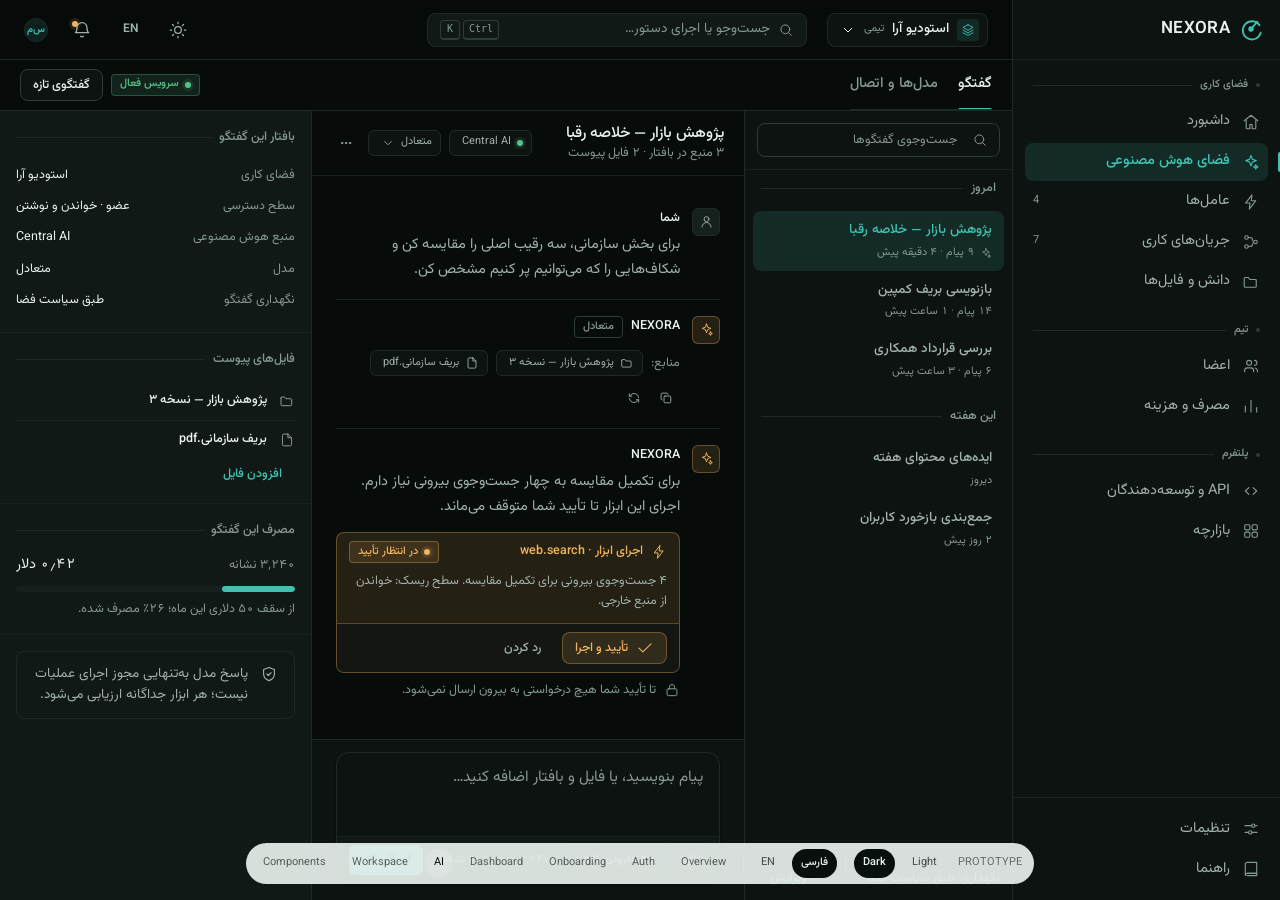
==== design-preview/screens/ai.html @ 5284bc14 "design(phase-01): NEXORA design system and inspectable prototype Design foundation for NEXORA: brand" ====
<!doctype html>
<html lang="fa" dir="rtl" data-theme="dark">
<head>
  <meta charset="utf-8" />
  <meta name="viewport" content="width=device-width, initial-scale=1" />
  <title>NEXORA · AI workspace</title>
  <script>
    (function () {
      var l = localStorage.getItem('nx.lang') || 'fa';
      var t = localStorage.getItem('nx.theme') || 'dark';
      document.documentElement.lang = l;
      document.documentElement.dir = l === 'fa' ? 'rtl' : 'ltr';
      document.documentElement.setAttribute('data-theme', t);
    })();
  </script>
  <link rel="stylesheet" href="../assets/tokens.css" />
  <link rel="stylesheet" href="../assets/base.css" />
  <link rel="stylesheet" href="../assets/components.css" />
  <link rel="stylesheet" href="../assets/layouts.css" />
</head>
<body>
  <a class="skip-link" href="#main" data-t="a11y.skip"></a>

  <div class="shell" id="shell">
    <div id="rail-slot"></div>
    <div class="main">
      <div id="topbar-slot"></div>

      <main class="content content--flush" id="main">
        <div class="ai-head">
          <div class="tabs" data-tabs="ai" role="tablist">
            <button class="tab" role="tab" data-tab="chat" aria-selected="true" data-t="ai.tab.chat"></button>
            <button class="tab" role="tab" data-tab="connect" aria-selected="false" data-t="ai.tab.connect"></button>
          </div>
          <div class="cluster cluster-2">
            <span class="badge badge--ok"><span class="dot dot--live"></span><span data-t="ai.status.live"></span></span>
            <button class="btn btn--secondary btn--sm" data-t="ai.newChat">
              <svg class="icon icon-16" aria-hidden="true"><use href="#i-plus"></use></svg>
              <span data-t="ai.new"></span>
            </button>
          </div>
        </div>

        <!-- ============ Chat ============ -->
        <div class="ai" data-tab-panel="chat" data-group="ai">
          <!-- Sessions -->
          <div class="ai__col ai__col--list">
            <div class="ai__list-head">
              <div class="input-wrap">
                <svg class="icon icon-16" aria-hidden="true"><use href="#i-search"></use></svg>
                <input class="input" style="height:34px;font-size:var(--nx-text-2xs)" type="search"
                       data-t-ph="ai.searchPh" />
              </div>
            </div>
            <div class="ai__list">
              <div class="rule-label" style="padding-inline:8px"><span data-t="ai.group.today"></span></div>
              <button class="ai__session" aria-current="true">
                <div class="ai__session-title" data-t="ai.s1.title"></div>
                <div class="ai__session-meta">
                  <svg class="icon" style="width:12px;height:12px" aria-hidden="true"><use href="#i-sparkle"></use></svg>
                  <span data-t="ai.s1.meta"></span>
                </div>
              </button>
              <button class="ai__session">
                <div class="ai__session-title" data-t="ai.s2.title"></div>
                <div class="ai__session-meta"><span data-t="ai.s2.meta"></span></div>
              </button>
              <button class="ai__session">
                <div class="ai__session-title" data-t="ai.s3.title"></div>
                <div class="ai__session-meta"><span data-t="ai.s3.meta"></span></div>
              </button>

              <div class="rule-label" style="padding-inline:8px;margin-block-start:16px"><span data-t="ai.group.week"></span></div>
              <button class="ai__session">
                <div class="ai__session-title" data-t="ai.s4.title"></div>
                <div class="ai__session-meta"><span data-t="ai.s4.meta"></span></div>
              </button>
              <button class="ai__session">
                <div class="ai__session-title" data-t="ai.s5.title"></div>
                <div class="ai__session-meta"><span data-t="ai.s5.meta"></span></div>
              </button>
            </div>
            <div style="padding:var(--nx-space-3);border-block-start:1px solid var(--nx-border-faint);flex:none">
              <div class="cluster-between">
                <span class="t-caption" data-t="ai.retention.short"></span>
                <button class="btn btn--quiet btn--sm" data-t="common.edit"></button>
              </div>
            </div>
          </div>

          <!-- Thread -->
          <div class="ai__col">
            <div class="ai__thread-head">
              <div style="min-width:0">
                <div class="t-h3" style="font-size:var(--nx-text-md)" data-t="ai.thread.title"></div>
                <div class="t-caption" data-t="ai.thread.sub"></div>
              </div>
              <div class="cluster cluster-2">
                <button class="chip chip--action">
                  <span class="dot dot--live"></span>
                  <span>Central AI</span>
                </button>
                <button class="chip chip--action">
                  <span data-t="ai.model.balanced"></span>
                  <svg class="icon" aria-hidden="true"><use href="#i-chevronDown"></use></svg>
                </button>
                <button class="icon-btn icon-btn--sm" data-t-aria="common.edit">
                  <svg class="icon" aria-hidden="true"><use href="#i-more"></use></svg>
                </button>
              </div>
            </div>

            <div class="ai__thread">
              <div class="ai__thread-inner">

                <div class="msg">
                  <span class="msg__avatar"><svg class="icon" aria-hidden="true"><use href="#i-user"></use></svg></span>
                  <div class="msg__body">
                    <div class="msg__name"><span data-t="common.you"></span></div>
                    <p class="msg__text" data-t="ai.m1"></p>
                  </div>
                </div>

                <div class="msg msg--ai">
                  <span class="msg__avatar"><svg class="icon" aria-hidden="true"><use href="#i-sparkle"></use></svg></span>
                  <div class="msg__body">
                    <div class="msg__name">
                      <span>NEXORA</span>
                      <span class="badge badge--plain" data-t="ai.model.balanced"></span>
                    </div>
                    <div class="msg__text" data-t-html="ai.m2"></div>
                    <div class="cluster cluster-2" style="margin-block-start:var(--nx-space-3)">
                      <span class="t-caption" data-t="ai.sources"></span>
                      <button class="chip chip--action">
                        <svg class="icon" aria-hidden="true"><use href="#i-folder"></use></svg>
                        <span data-t="ai.src1"></span>
                      </button>
                      <button class="chip chip--action">
                        <svg class="icon" aria-hidden="true"><use href="#i-file"></use></svg>
                        <span data-t="ai.src2"></span>
                      </button>
                    </div>
                    <div class="msg__actions">
                      <button class="icon-btn icon-btn--sm" data-t-aria="common.copy">
                        <svg class="icon" aria-hidden="true"><use href="#i-copy"></use></svg>
                      </button>
                      <button class="icon-btn icon-btn--sm" data-t-aria="common.retry">
                        <svg class="icon" aria-hidden="true"><use href="#i-refresh"></use></svg>
                      </button>
                    </div>
                  </div>
                </div>

                <div class="msg msg--ai">
                  <span class="msg__avatar"><svg class="icon" aria-hidden="true"><use href="#i-sparkle"></use></svg></span>
                  <div class="msg__body">
                    <div class="msg__name"><span>NEXORA</span></div>
                    <p class="msg__text" data-t="ai.m3"></p>

                    <div class="tool-call">
                      <div class="tool-call__head">
                        <svg class="icon icon-16" aria-hidden="true"><use href="#i-zap"></use></svg>
                        <span data-t="ai.tool.title"></span>
                        <span class="badge badge--signal" style="margin-inline-start:auto">
                          <span class="dot dot--signal"></span>
                          <span data-t="common.pending"></span>
                        </span>
                      </div>
                      <div class="tool-call__body" data-t="ai.tool.body"></div>
                      <div class="tool-call__foot">
                        <button class="btn btn--signal btn--sm" data-demo-toast="toast.saved">
                          <svg class="icon icon-16" aria-hidden="true"><use href="#i-check"></use></svg>
                          <span data-t="ai.tool.approve"></span>
                        </button>
                        <button class="btn btn--ghost btn--sm" data-demo-toast="toast.saved" data-t="ai.tool.reject"></button>
                      </div>
                    </div>
                    <p class="t-caption cluster cluster-2" style="margin-block-start:var(--nx-space-2)">
                      <svg class="icon icon-16" aria-hidden="true"><use href="#i-lock"></use></svg>
                      <span data-t="ai.tool.note"></span>
                    </p>
                  </div>
                </div>

              </div>
            </div>

            <div class="ai__composer">
              <div class="ai__composer-inner">
                <div class="composer">
                  <label class="visually-hidden" for="ai-input" data-t="ai.composer.label"></label>
                  <textarea class="composer__input" id="ai-input" rows="2" data-t-ph="ai.composer.ph"
                            style="min-height:56px"></textarea>
                  <div class="composer__bar">
                    <button class="chip chip--action" data-t-aria="ai.composer.attach">
                      <svg class="icon" aria-hidden="true"><use href="#i-clip"></use></svg>
                    </button>
                    <button class="chip chip--action">
                      <svg class="icon" aria-hidden="true"><use href="#i-folder"></use></svg>
                      <span data-t="ai.composer.context"></span>
                    </button>
                    <span class="t-meta" style="margin-inline-start:auto" data-t="ai.composer.tokens"></span>
                    <button class="composer__send" data-demo-toast="toast.paletteRun">
                      <span data-t="ai.composer.send"></span>
                      <svg class="icon" aria-hidden="true"><use href="#i-send"></use></svg>
                    </button>
                  </div>
                </div>
              </div>
            </div>
          </div>

          <!-- Context inspector -->
          <aside class="ai__col ai__col--ctx">
            <div class="ai__ctx-block">
              <div class="rule-label"><span data-t="ai.ctx.title"></span></div>
              <dl style="margin:0">
                <div class="ai__ctx-row"><dt data-t="ai.ctx.ws"></dt><dd data-t="ws.team"></dd></div>
                <div class="ai__ctx-row"><dt data-t="ai.ctx.access"></dt><dd data-t="ai.ctx.accessVal"></dd></div>
                <div class="ai__ctx-row"><dt data-t="ai.ctx.source"></dt><dd>Central AI</dd></div>
                <div class="ai__ctx-row"><dt data-t="ai.ctx.model"></dt><dd data-t="ai.model.balanced"></dd></div>
                <div class="ai__ctx-row"><dt data-t="ai.ctx.retention"></dt><dd data-t="ai.ctx.retentionVal"></dd></div>
              </dl>
            </div>

            <div class="ai__ctx-block">
              <div class="rule-label"><span data-t="ai.ctx.files"></span></div>
              <div class="list list--flush">
                <div class="list__row">
                  <svg class="icon icon-16" aria-hidden="true" style="color:var(--nx-text-3)"><use href="#i-folder"></use></svg>
                  <div class="list__main"><div class="list__title" style="font-size:var(--nx-text-2xs)" data-t="ai.src1"></div></div>
                </div>
                <div class="list__row">
                  <svg class="icon icon-16" aria-hidden="true" style="color:var(--nx-text-3)"><use href="#i-file"></use></svg>
                  <div class="list__main"><div class="list__title" style="font-size:var(--nx-text-2xs)" data-t="ai.src2"></div></div>
                </div>
              </div>
              <button class="btn btn--quiet btn--sm" style="margin-block-start:8px" data-t="ai.ctx.addFile"></button>
            </div>

            <div class="ai__ctx-block">
              <div class="rule-label"><span data-t="ai.ctx.usage"></span></div>
              <div class="cluster-between" style="margin-block-end:8px">
                <span class="t-caption" data-t="ai.ctx.tokens"></span>
                <span class="t-num" style="font-size:var(--nx-text-sm)" data-t="ai.ctx.cost"></span>
              </div>
              <div class="meter"><div class="meter__fill" style="width:26%"></div></div>
              <p class="t-caption" style="margin-block-start:8px" data-t="ai.ctx.usageNote"></p>
            </div>

            <div class="ai__ctx-block" style="border-block-end:0">
              <div class="callout">
                <svg class="icon" aria-hidden="true"><use href="#i-shield"></use></svg>
                <div data-t="ai.ctx.rule"></div>
              </div>
            </div>
          </aside>
        </div>

        <!-- ============ Models & connection ============ -->
        <div class="ai-config" data-tab-panel="connect" data-group="ai" hidden>
          <div class="ai-config__inner stack stack-6">

            <div>
              <h2 class="t-h2" data-t="ai.cfg.title"></h2>
              <p class="t-body" data-t="ai.cfg.sub"></p>
            </div>

            <div class="prov-grid">
              <div class="prov-option" role="button" tabindex="0" aria-pressed="true">
                <div class="prov-option__head">
                  <span class="tile-ico tile-ico--primary"><svg class="icon" aria-hidden="true"><use href="#i-sparkle"></use></svg></span>
                  <div class="grow">
                    <div class="prov-option__title" data-t="ai.cfg.central"></div>
                    <div class="t-caption" data-t="ai.cfg.centralSub"></div>
                  </div>
                  <span class="badge badge--ok"><span class="dot"></span><span data-t="ai.cfg.active"></span></span>
                </div>
                <dl style="margin:0">
                  <div class="ai__ctx-row"><dt data-t="ai.cfg.quota"></dt><dd data-t="ai.cfg.quotaVal"></dd></div>
                  <div class="ai__ctx-row"><dt data-t="ai.cfg.used"></dt><dd data-t="ai.cfg.usedVal"></dd></div>
                  <div class="ai__ctx-row"><dt data-t="ai.cfg.models"></dt><dd data-t="ai.cfg.modelsVal"></dd></div>
                </dl>
              </div>

              <div class="prov-option" role="button" tabindex="0" aria-pressed="false">
                <div class="prov-option__head">
                  <span class="tile-ico"><svg class="icon" aria-hidden="true"><use href="#i-key"></use></svg></span>
                  <div class="grow">
                    <div class="prov-option__title" data-t="ai.cfg.personal"></div>
                    <div class="t-caption" data-t="ai.cfg.personalSub"></div>
                  </div>
                  <span class="badge badge--plain" data-t="common.disconnected"></span>
                </div>
                <p class="t-caption" data-t="ai.cfg.personalNote"></p>
                <button class="btn btn--secondary btn--sm" style="align-self:flex-start" data-demo-toast="toast.saved" data-t="ai.cfg.addKey"></button>
              </div>
            </div>

            <!-- Personal AI form -->
            <section class="panel">
              <div class="panel__head">
                <h3 class="panel__title" data-t="ai.cfg.form.title"></h3>
                <span class="badge badge--plain" data-t="ai.cfg.form.badge"></span>
              </div>
              <div class="panel__body stack stack-4">
                <div class="grid grid-2">
                  <div class="field">
                    <label class="field__label" for="p-provider" data-t="ai.cfg.form.provider"></label>
                    <select class="select" id="p-provider">
                      <option selected>Anthropic</option>
                      <option>OpenAI</option>
                      <option>Google</option>
                      <option data-t="ai.cfg.form.custom"></option>
                    </select>
                  </div>
                  <div class="field">
                    <label class="field__label" for="p-model" data-t="ai.cfg.form.model"></label>
                    <select class="select" id="p-model">
                      <option data-t="ai.model.fast"></option>
                      <option selected data-t="ai.model.balanced"></option>
                      <option data-t="ai.model.deep"></option>
                    </select>
                  </div>
                </div>

                <div class="field">
                  <label class="field__label" for="p-base" data-t="ai.cfg.form.base"></label>
                  <input class="input" id="p-base" type="url" dir="ltr" placeholder="https://api.provider.com/v1" />
                  <p class="field__hint" data-t="ai.cfg.form.baseHint"></p>
                </div>

                <div class="field field--success">
                  <label class="field__label" for="p-key" data-t="ai.cfg.form.key"></label>
                  <div class="input-wrap">
                    <input class="input" id="p-key" type="password" dir="ltr" placeholder="sk-••••••••••••••••" />
                    <span class="input-wrap__trail">
                      <button type="button" class="icon-btn icon-btn--sm" data-pass-toggle="p-key" data-t-aria="common.showPassword">
                        <svg class="icon" aria-hidden="true"><use href="#i-eye"></use></svg>
                      </button>
                    </span>
                  </div>
                  <p class="field__msg">
                    <svg class="icon" aria-hidden="true"><use href="#i-check"></use></svg>
                    <span data-t="ai.cfg.form.keyOk"></span>
                  </p>
                  <p class="field__hint" data-t="ai.cfg.form.keyHint"></p>
                </div>

                <div class="cluster-between" style="border-block-start:1px solid var(--nx-border-faint);padding-block-start:var(--nx-space-4)">
                  <div class="cluster cluster-2">
                    <span class="dot dot--live"></span>
                    <span class="t-caption" data-t="ai.cfg.form.status"></span>
                  </div>
                  <div class="cluster cluster-2">
                    <button class="btn btn--secondary btn--sm" data-demo-loading data-demo-toast="toast.saved" data-t="common.test"></button>
                    <button class="btn btn--primary btn--sm" data-demo-toast="toast.saved" data-t="common.save"></button>
                  </div>
                </div>
              </div>
            </section>

            <!-- Fail-closed policy -->
            <section class="panel">
              <div class="panel__body stack stack-4">
                <div class="cluster-between">
                  <div style="max-width:56ch">
                    <div class="panel__title" data-t="ai.cfg.fail.title"></div>
                    <p class="t-caption" style="margin-block-start:4px" data-t="ai.cfg.fail.body"></p>
                  </div>
                  <label class="switch">
                    <input type="checkbox" />
                    <span class="t-caption" data-t="ai.cfg.fail.switch"></span>
                  </label>
                </div>
                <div class="callout callout--signal">
                  <svg class="icon" aria-hidden="true"><use href="#i-alert"></use></svg>
                  <div data-t="ai.cfg.fail.note"></div>
                </div>
              </div>
            </section>

            <!-- Provider status -->
            <section class="panel">
              <div class="panel__head">
                <h3 class="panel__title" data-t="ai.cfg.status.title"></h3>
                <button class="btn btn--ghost btn--sm" data-t="common.retry"></button>
              </div>
              <div class="table-scroll">
              <table class="table">
                <thead>
                  <tr>
                    <th data-t="ai.cfg.status.col1"></th>
                    <th data-t="ai.cfg.status.col2"></th>
                    <th data-t="ai.cfg.status.col3"></th>
                    <th data-t="ai.cfg.status.col4"></th>
                  </tr>
                </thead>
                <tbody>
                  <tr>
                    <td>Central AI</td>
                    <td data-t="ai.cfg.status.central"></td>
                    <td><span class="badge badge--ok"><span class="dot"></span><span data-t="common.connected"></span></span></td>
                    <td class="t-meta" data-t="ai.cfg.status.lat1"></td>
                  </tr>
                  <tr>
                    <td>Anthropic</td>
                    <td data-t="ai.cfg.status.personal"></td>
                    <td><span class="badge badge--plain"><span class="dot dot--idle"></span><span data-t="common.disconnected"></span></span></td>
                    <td class="t-meta">—</td>
                  </tr>
                  <tr>
                    <td>OpenAI</td>
                    <td data-t="ai.cfg.status.personal"></td>
                    <td><span class="badge badge--err"><span class="dot"></span><span data-t="ai.cfg.status.error"></span></span></td>
                    <td class="t-meta" data-t="ai.cfg.status.lat3"></td>
                  </tr>
                </tbody>
              </table>
              </div>
            </section>

          </div>
        </div>
      </main>
    </div>
  </div>

  <div class="scrim" id="scrim"></div>
  <div id="drawer-slot"></div>
  <div id="palette-slot"></div>
  <div id="devbar-slot"></div>

  <script src="../assets/icons.js"></script>
  <script src="../assets/i18n.js"></script>
  <script src="../assets/lang/common.js"></script>
  <script src="../assets/lang/ai.js"></script>
  <script src="../assets/chrome.js"></script>
  <script>
    document.getElementById('rail-slot').outerHTML = NX.rail('ai');
    document.getElementById('topbar-slot').outerHTML = NX.topbar();
    document.getElementById('drawer-slot').outerHTML = NX.drawer();
    document.getElementById('palette-slot').outerHTML = NX.palette();
    document.getElementById('devbar-slot').outerHTML = NX.devbar(NX.screens, 'ai');
  </script>
  <script src="../assets/app.js"></script>
</body>
</html>
---- design-preview/assets/tokens.css ----
/* ==========================================================================
   NEXORA · Design Tokens
   Phase 01 · Baseline v0.1
   "Signal in Slate" — Persian turquoise + saffron, instrument-grade neutrals.
   Every value here is intentional; screens must not introduce raw colors.
   ========================================================================== */

/* ---------- 1. Fonts (self-hosted, OFL) ---------------------------------- */
@font-face {
  font-family: "Instrument Sans";
  src: url("fonts/instrument-sans-latin.woff2") format("woff2");
  font-weight: 400 700;
  font-style: normal;
  font-display: swap;
  unicode-range: U+0000-00FF, U+0131, U+0152-0153, U+02BB-02BC, U+02C6, U+02DA,
    U+02DC, U+2000-206F, U+2074, U+20AC, U+2122, U+2191, U+2193, U+2212, U+2215,
    U+FEFF, U+FFFD;
}
@font-face {
  font-family: "Vazirmatn";
  src: url("fonts/vazirmatn-arabic.woff2") format("woff2");
  font-weight: 300 800;
  font-style: normal;
  font-display: swap;
  unicode-range: U+0600-06FF, U+0750-077F, U+0870-088E, U+0890-0891, U+0898-08E1,
    U+08E3-08FF, U+200C-200E, U+2010-2011, U+204F, U+2E41, U+FB50-FDFF,
    U+FE70-FE74, U+FE76-FEFC;
}
@font-face {
  font-family: "Vazirmatn";
  src: url("fonts/vazirmatn-latin.woff2") format("woff2");
  font-weight: 300 800;
  font-style: normal;
  font-display: swap;
  unicode-range: U+0000-00FF, U+0131, U+0152-0153, U+2000-206F, U+2074, U+20AC,
    U+2122, U+2191, U+2193, U+2212, U+2215, U+FEFF, U+FFFD;
}

/* ---------- 2. Static primitives ---------------------------------------- */
:root {
  /* Type families. Latin uses Instrument Sans; Persian switches to Vazirmatn
     with a size/leading correction applied in base.css. */
  --nx-font-latin: "Instrument Sans", "Vazirmatn", system-ui, -apple-system,
    "Segoe UI", sans-serif;
  --nx-font-fa: "Vazirmatn", "Instrument Sans", system-ui, sans-serif;
  --nx-font-mono: ui-monospace, "SFMono-Regular", "JetBrains Mono", Menlo,
    Consolas, monospace;

  /* Type scale — 16px root. Persian pairs sit at +1 step (see --nx-fa-scale). */
  --nx-text-3xs: 0.6875rem; /* 11 · meta only */
  --nx-text-2xs: 0.75rem;   /* 12 · captions */
  --nx-text-xs: 0.8125rem;  /* 13 · labels */
  --nx-text-sm: 0.875rem;   /* 14 · dense body */
  --nx-text-md: 0.9375rem;  /* 15 · body */
  --nx-text-lg: 1.0625rem;  /* 17 · lead */
  --nx-text-xl: 1.25rem;    /* 20 · h3 */
  --nx-text-2xl: 1.5rem;    /* 24 · h2 */
  --nx-text-3xl: 2rem;      /* 32 · h1 */
  --nx-text-4xl: 2.75rem;   /* 44 · display */

  --nx-leading-tight: 1.15;
  --nx-leading-snug: 1.35;
  --nx-leading-normal: 1.55;
  --nx-leading-relaxed: 1.75;

  --nx-tracking-display: -0.028em;
  --nx-tracking-heading: -0.018em;
  --nx-tracking-body: -0.005em;
  --nx-tracking-label: 0.005em;

  --nx-weight-light: 300;
  --nx-weight-regular: 400;
  --nx-weight-medium: 500;
  --nx-weight-semibold: 600;
  --nx-weight-bold: 700;

  /* Spacing — 4px base */
  --nx-space-0: 0;
  --nx-space-1: 4px;
  --nx-space-2: 8px;
  --nx-space-3: 12px;
  --nx-space-4: 16px;
  --nx-space-5: 20px;
  --nx-space-6: 24px;
  --nx-space-7: 32px;
  --nx-space-8: 40px;
  --nx-space-9: 48px;
  --nx-space-10: 64px;
  --nx-space-11: 80px;
  --nx-space-12: 96px;

  /* Radii — deliberately unequal. One radius for everything reads as a kit. */
  --nx-radius-xs: 4px;
  --nx-radius-sm: 6px;
  --nx-radius-md: 8px;   /* controls */
  --nx-radius-lg: 12px;  /* panels */
  --nx-radius-xl: 16px;  /* floats: modal, palette */
  --nx-radius-pill: 999px;

  /* Structure */
  --nx-rail-w: 268px;
  --nx-rail-w-collapsed: 76px;
  --nx-topbar-h: 60px;
  --nx-container: 1280px;
  --nx-content-max: 1160px;
  --nx-control-h: 40px;
  --nx-control-h-sm: 32px;
  --nx-control-h-lg: 48px;
  --nx-border-w: 1px;
  --nx-focus-w: 2px;

  /* Motion */
  --nx-ease-out: cubic-bezier(0.22, 0.61, 0.36, 1);
  --nx-ease-in-out: cubic-bezier(0.45, 0.05, 0.55, 0.95);
  --nx-dur-fast: 120ms;
  --nx-dur-base: 180ms;
  --nx-dur-slow: 260ms;

  /* Layers */
  --nx-z-base: 0;
  --nx-z-sticky: 20;
  --nx-z-rail: 40;
  --nx-z-dropdown: 60;
  --nx-z-scrim: 80;
  --nx-z-modal: 90;
  --nx-z-toast: 100;
}

/* ---------- 3. Light theme ---------------------------------------------- */
:root,
[data-theme="light"] {
  color-scheme: light;

  /* Neutrals: cool graphite with a faint green cast so turquoise sits native. */
  --nx-bg: #f3f5f4;
  --nx-bg-inset: #e9edeb;
  --nx-surface: #ffffff;
  --nx-surface-2: #f7f9f8;
  --nx-surface-3: #eef2f0;
  --nx-elevated: #ffffff;
  --nx-overlay: rgba(10, 20, 17, 0.42);

  --nx-border: #dde4e1;
  --nx-border-strong: #c2cec9;
  --nx-border-faint: #e8edeb;
  --nx-hairline: rgba(12, 21, 18, 0.09);

  --nx-text-1: #0c1512;
  --nx-text-2: #4d5e58;
  --nx-text-3: #5d6d66;
  --nx-text-inverse: #f6faf8;

  /* Brand */
  --nx-primary: #0b6b62;
  --nx-primary-hover: #08554e;
  --nx-primary-active: #06443f;
  --nx-primary-soft: #e3f0ed;
  --nx-primary-soft-hover: #d5eae5;
  --nx-primary-border: #b6d8d1;
  --nx-on-primary: #ffffff;

  --nx-secondary: #1f2d33;
  --nx-secondary-soft: #e7ecee;

  /* Signal — reserved for AI, live, and attention. Never decorative. */
  --nx-signal: #96590c;
  --nx-signal-fill: #e9a13b;
  --nx-signal-soft: #fbf0dd;
  --nx-signal-border: #ecd3a8;

  /* Semantic */
  --nx-success: #1c7a4d;
  --nx-success-soft: #e2f2e9;
  --nx-success-border: #b9dcc9;
  --nx-warning: #8a5a00;
  --nx-warning-soft: #fbf1da;
  --nx-warning-border: #e8d2a2;
  --nx-error: #ab2a20;
  --nx-error-soft: #fbeae8;
  --nx-error-border: #eec6c1;
  --nx-info: #1b5c8c;
  --nx-info-soft: #e6eff6;
  --nx-info-border: #bcd3e6;

  /* Effects */
  --nx-focus-ring: 0 0 0 var(--nx-focus-w) rgba(11, 107, 98, 0.55);
  --nx-shadow-sm: 0 1px 2px rgba(12, 21, 18, 0.06);
  --nx-shadow-md: 0 4px 14px -4px rgba(12, 21, 18, 0.12),
    0 1px 3px rgba(12, 21, 18, 0.05);
  --nx-shadow-lg: 0 18px 48px -18px rgba(12, 21, 18, 0.28),
    0 2px 8px rgba(12, 21, 18, 0.06);
  --nx-shadow-float: 0 24px 64px -24px rgba(12, 21, 18, 0.32),
    0 0 0 1px var(--nx-border);

  /* Chart / data ramp */
  --nx-data-1: #0b6b62;
  --nx-data-2: #4f9d94;
  --nx-data-3: #8fc3bb;
  --nx-data-4: #c3dcd7;
  --nx-data-signal: #e9a13b;
}

/* ---------- 4. Dark theme ----------------------------------------------- */
[data-theme="dark"] {
  color-scheme: dark;

  --nx-bg: #070b0a;
  --nx-bg-inset: #040807;
  --nx-surface: #0d1311;
  --nx-surface-2: #111917;
  --nx-surface-3: #16201d;
  --nx-elevated: #16201d;
  --nx-overlay: rgba(2, 5, 4, 0.66);

  --nx-border: #1e2a26;
  --nx-border-strong: #2d3c37;
  --nx-border-faint: #172220;
  --nx-hairline: rgba(233, 240, 237, 0.1);

  --nx-text-1: #e9f0ed;
  --nx-text-2: #a0b2ab;
  --nx-text-3: #859890;
  --nx-text-inverse: #08100e;

  --nx-primary: #3fc2b0;
  --nx-primary-hover: #58d2c1;
  --nx-primary-active: #79ddce;
  --nx-primary-soft: rgba(63, 194, 176, 0.13);
  --nx-primary-soft-hover: rgba(63, 194, 176, 0.19);
  --nx-primary-border: rgba(63, 194, 176, 0.34);
  --nx-on-primary: #04120f;

  --nx-secondary: #cfdcd7;
  --nx-secondary-soft: rgba(207, 220, 215, 0.1);

  --nx-signal: #f0b45c;
  --nx-signal-fill: #f0b45c;
  --nx-signal-soft: rgba(240, 180, 92, 0.13);
  --nx-signal-border: rgba(240, 180, 92, 0.32);

  --nx-success: #55c48c;
  --nx-success-soft: rgba(85, 196, 140, 0.13);
  --nx-success-border: rgba(85, 196, 140, 0.3);
  --nx-warning: #e6b25a;
  --nx-warning-soft: rgba(230, 178, 90, 0.13);
  --nx-warning-border: rgba(230, 178, 90, 0.3);
  --nx-error: #ef7c72;
  --nx-error-soft: rgba(239, 124, 114, 0.13);
  --nx-error-border: rgba(239, 124, 114, 0.32);
  --nx-info: #74b6e6;
  --nx-info-soft: rgba(116, 182, 230, 0.12);
  --nx-info-border: rgba(116, 182, 230, 0.3);

  --nx-focus-ring: 0 0 0 var(--nx-focus-w) rgba(63, 194, 176, 0.6);
  --nx-shadow-sm: 0 1px 2px rgba(0, 0, 0, 0.5);
  --nx-shadow-md: 0 6px 20px -8px rgba(0, 0, 0, 0.7);
  --nx-shadow-lg: 0 22px 56px -22px rgba(0, 0, 0, 0.85);
  --nx-shadow-float: 0 28px 72px -28px rgba(0, 0, 0, 0.9),
    0 0 0 1px var(--nx-border-strong);

  --nx-data-1: #3fc2b0;
  --nx-data-2: #2f8f83;
  --nx-data-3: #23655d;
  --nx-data-4: #17423d;
  --nx-data-signal: #f0b45c;
}

/* ---------- 5. Directional corrections ---------------------------------- */
/* Persian must never be letter-spaced: it breaks joining and looks amateur. */
[dir="rtl"] {
  --nx-tracking-display: 0;
  --nx-tracking-heading: 0;
  --nx-tracking-body: 0;
  --nx-tracking-label: 0;
}

/* Persian text needs a touch more size and leading than Latin at small sizes. */
[lang="fa"] {
  --nx-text-3xs: 0.6875rem;
  --nx-text-2xs: 0.78125rem;
  --nx-text-xs: 0.84375rem;
  --nx-text-sm: 0.90625rem;
  --nx-text-md: 0.96875rem;
  --nx-leading-normal: 1.7;
  --nx-leading-snug: 1.5;
  --nx-leading-tight: 1.3;
}

@media (prefers-reduced-motion: reduce) {
  :root {
    --nx-dur-fast: 0ms;
    --nx-dur-base: 0ms;
    --nx-dur-slow: 0ms;
  }
}
---- design-preview/assets/base.css ----
/* ==========================================================================
   NEXORA · Base layer
   Reset, typography, layout frame, primitives.
   Rules: logical properties only. No physical left/right.
   ========================================================================== */

*,
*::before,
*::after {
  box-sizing: border-box;
}

html {
  -webkit-text-size-adjust: 100%;
  text-size-adjust: 100%;
  scroll-behavior: smooth;
}

@media (prefers-reduced-motion: reduce) {
  html {
    scroll-behavior: auto;
  }
}

body {
  margin: 0;
  min-height: 100vh;
  background: var(--nx-bg);
  color: var(--nx-text-1);
  font-family: var(--nx-font-latin);
  font-size: var(--nx-text-md);
  line-height: var(--nx-leading-normal);
  letter-spacing: var(--nx-tracking-body);
  font-weight: var(--nx-weight-regular);
  -webkit-font-smoothing: antialiased;
  -moz-osx-font-smoothing: grayscale;
  font-variant-numeric: tabular-nums;
  transition: background-color var(--nx-dur-base) var(--nx-ease-out),
    color var(--nx-dur-base) var(--nx-ease-out);
}

[lang="fa"] body,
body[lang="fa"] {
  font-family: var(--nx-font-fa);
}

/* Persian gets Vazirmatn; Latin stays Instrument Sans. Both are loaded, so a
   font-family switch is enough — no fallback flash. */
html[lang="fa"] {
  --nx-font-latin: "Vazirmatn", system-ui, sans-serif;
}

[hidden] {
  display: none !important;
}

img,
svg,
video {
  display: block;
  max-width: 100%;
}

button,
input,
select,
textarea {
  font: inherit;
  letter-spacing: inherit;
  color: inherit;
}

h1,
h2,
h3,
h4,
p,
figure,
ul,
ol {
  margin: 0;
}

ul,
ol {
  padding: 0;
  list-style: none;
}

a {
  color: var(--nx-primary);
  text-decoration-color: color-mix(in srgb, var(--nx-primary) 35%, transparent);
  text-underline-offset: 0.22em;
  text-decoration-thickness: 1px;
}

a:hover {
  text-decoration-color: currentColor;
}

::selection {
  background: var(--nx-primary-soft);
  color: var(--nx-text-1);
}

/* ---------- Focus ------------------------------------------------------- */
:focus-visible {
  outline: none;
  box-shadow: var(--nx-focus-ring);
  border-radius: var(--nx-radius-sm);
}

/* Skip link — first tab stop on every page. */
.skip-link {
  position: absolute;
  inset-inline-start: var(--nx-space-4);
  inset-block-start: -100px;
  z-index: var(--nx-z-toast);
  padding: var(--nx-space-2) var(--nx-space-4);
  background: var(--nx-text-1);
  color: var(--nx-text-inverse);
  border-radius: var(--nx-radius-md);
  font-size: var(--nx-text-xs);
  transition: inset-block-start var(--nx-dur-fast) var(--nx-ease-out);
}

.skip-link:focus-visible {
  inset-block-start: var(--nx-space-4);
}

/* ---------- Typography -------------------------------------------------- */
.t-display {
  font-size: var(--nx-text-4xl);
  line-height: var(--nx-leading-tight);
  letter-spacing: var(--nx-tracking-display);
  font-weight: var(--nx-weight-semibold);
}

.t-h1 {
  font-size: var(--nx-text-3xl);
  line-height: 1.22;
  letter-spacing: var(--nx-tracking-display);
  font-weight: var(--nx-weight-semibold);
}

.t-h2 {
  font-size: var(--nx-text-2xl);
  line-height: 1.3;
  letter-spacing: var(--nx-tracking-heading);
  font-weight: var(--nx-weight-semibold);
}

.t-h3 {
  font-size: var(--nx-text-xl);
  line-height: 1.38;
  letter-spacing: var(--nx-tracking-heading);
  font-weight: var(--nx-weight-medium);
}

.t-lead {
  font-size: var(--nx-text-lg);
  line-height: var(--nx-leading-snug);
  color: var(--nx-text-2);
  font-weight: var(--nx-weight-regular);
  max-width: 62ch;
}

.t-body {
  font-size: var(--nx-text-md);
  line-height: var(--nx-leading-normal);
  color: var(--nx-text-2);
  max-width: 68ch;
}

.t-sm {
  font-size: var(--nx-text-sm);
  line-height: var(--nx-leading-normal);
  color: var(--nx-text-2);
}

/* Section labels: sentence case, medium, never tracked-out caps. */
.t-label {
  font-size: var(--nx-text-xs);
  line-height: 1.4;
  font-weight: var(--nx-weight-medium);
  letter-spacing: var(--nx-tracking-label);
  color: var(--nx-text-2);
}

.t-caption {
  font-size: var(--nx-text-2xs);
  line-height: 1.5;
  color: var(--nx-text-3);
}

.t-meta {
  font-size: var(--nx-text-3xs);
  line-height: 1.45;
  color: var(--nx-text-3);
  font-variant-numeric: tabular-nums;
  letter-spacing: 0;
}

.t-num {
  font-variant-numeric: tabular-nums;
  font-feature-settings: "tnum" 1;
}

.t-strong {
  color: var(--nx-text-1);
  font-weight: var(--nx-weight-medium);
}

.t-muted {
  color: var(--nx-text-3);
}

.t-signal {
  color: var(--nx-signal);
}

/* ---------- Layout utilities -------------------------------------------- */
.stack {
  display: flex;
  flex-direction: column;
  gap: var(--nx-space-4);
}
.stack-2 { gap: var(--nx-space-2); }
.stack-3 { gap: var(--nx-space-3); }
.stack-5 { gap: var(--nx-space-5); }
.stack-6 { gap: var(--nx-space-6); }
.stack-7 { gap: var(--nx-space-7); }

.cluster {
  display: flex;
  align-items: center;
  gap: var(--nx-space-3);
  flex-wrap: wrap;
}
.cluster-2 { gap: var(--nx-space-2); }
.cluster-4 { gap: var(--nx-space-4); }
.cluster-between {
  display: flex;
  align-items: center;
  justify-content: space-between;
  gap: var(--nx-space-4);
}

.grow { flex: 1 1 auto; min-width: 0; }
.spacer { flex: 1 1 auto; }

.row {
  display: flex;
  align-items: center;
  gap: var(--nx-space-3);
  min-width: 0;
}

.grid {
  display: grid;
  gap: var(--nx-space-4);
}
.grid-2 { grid-template-columns: repeat(2, minmax(0, 1fr)); }
.grid-3 { grid-template-columns: repeat(3, minmax(0, 1fr)); }
.grid-4 { grid-template-columns: repeat(4, minmax(0, 1fr)); }

/* Editorial split: main column + quieter side column. 12-col aware. */
.split {
  display: grid;
  grid-template-columns: minmax(0, 1.72fr) minmax(300px, 1fr);
  gap: var(--nx-space-6);
  align-items: start;
}

@media (max-width: 1080px) {
  .split { grid-template-columns: minmax(0, 1fr); }
  .grid-4 { grid-template-columns: repeat(2, minmax(0, 1fr)); }
}

@media (max-width: 640px) {
  .grid-2,
  .grid-3,
  .grid-4 { grid-template-columns: minmax(0, 1fr); }
}

/* ---------- App frame --------------------------------------------------- */
.shell {
  display: grid;
  grid-template-columns: var(--nx-rail-w) minmax(0, 1fr);
  min-height: 100vh;
  background: var(--nx-bg);
}

.shell[data-rail="collapsed"] {
  grid-template-columns: var(--nx-rail-w-collapsed) minmax(0, 1fr);
}

.rail {
  position: sticky;
  inset-block-start: 0;
  align-self: start;
  height: 100vh;
  display: flex;
  flex-direction: column;
  background: var(--nx-surface);
  border-inline-end: var(--nx-border-w) solid var(--nx-border);
  z-index: var(--nx-z-rail);
}

.main {
  display: flex;
  flex-direction: column;
  min-width: 0;
}

.topbar {
  position: sticky;
  inset-block-start: 0;
  z-index: var(--nx-z-sticky);
  height: var(--nx-topbar-h);
  display: flex;
  align-items: center;
  gap: var(--nx-space-3);
  padding-inline: var(--nx-space-6);
  background: color-mix(in srgb, var(--nx-bg) 88%, transparent);
  backdrop-filter: blur(10px);
  border-block-end: var(--nx-border-w) solid var(--nx-border);
}

.content {
  width: 100%;
  max-width: var(--nx-content-max);
  margin-inline: auto;
  padding: var(--nx-space-7) var(--nx-space-6) var(--nx-space-10);
}

@media (max-width: 900px) {
  .content { padding: var(--nx-space-5) var(--nx-space-4) var(--nx-space-9); }
  .topbar { padding-inline: var(--nx-space-4); }
}

/* ---------- Icons ------------------------------------------------------- */
.icon {
  width: 20px;
  height: 20px;
  flex: none;
  stroke: currentColor;
  stroke-width: 1.5;
  stroke-linecap: round;
  stroke-linejoin: round;
  fill: none;
  vector-effect: non-scaling-stroke;
}

.icon-16 { width: 16px; height: 16px; }
.icon-18 { width: 18px; height: 18px; }
.icon-24 { width: 24px; height: 24px; }

/* Directional glyphs must mirror in RTL. */
[dir="rtl"] .icon-dir {
  transform: scaleX(-1);
}

/* ---------- Helpers ----------------------------------------------------- */
.hairline {
  height: 1px;
  background: var(--nx-hairline);
  border: 0;
  margin: 0;
}

.visually-hidden {
  position: absolute;
  width: 1px;
  height: 1px;
  padding: 0;
  margin: -1px;
  overflow: hidden;
  clip-path: inset(50%);
  white-space: nowrap;
  border: 0;
}

.only-mobile { display: none; }
.only-desktop { display: initial; }

@media (max-width: 768px) {
  .only-mobile { display: initial; }
  .only-desktop { display: none; }
}

/* Reveal-on-load: one orchestrated sequence per page, never per section. */
@keyframes nx-rise {
  from { opacity: 0; transform: translateY(10px); }
  to { opacity: 1; transform: none; }
}

.reveal {
  animation: nx-rise var(--nx-dur-slow) var(--nx-ease-out) both;
}
.reveal-1 { animation-delay: 40ms; }
.reveal-2 { animation-delay: 90ms; }
.reveal-3 { animation-delay: 140ms; }

@media (prefers-reduced-motion: reduce) {
  .reveal { animation: none; }
}

/* ---------- Page composition ------------------------------------------- */
.page-head {
  display: flex;
  align-items: flex-end;
  justify-content: space-between;
  gap: var(--nx-space-6);
  flex-wrap: wrap;
  margin-block-end: var(--nx-space-7);
}

.page-head__meta {
  display: flex;
  align-items: center;
  gap: var(--nx-space-2);
  margin-block-end: var(--nx-space-2);
  font-size: var(--nx-text-2xs);
  color: var(--nx-text-3);
}

.page-head__title { margin-block-end: var(--nx-space-2); }

.page-head__sub {
  font-size: var(--nx-text-sm);
  color: var(--nx-text-2);
  max-width: 58ch;
}

.section-gap { margin-block-start: var(--nx-space-7); }
.section-gap-sm { margin-block-start: var(--nx-space-5); }

/* Tight label row used above quiet lists */
.rule-label {
  display: flex;
  align-items: center;
  gap: var(--nx-space-2);
  margin-block-end: var(--nx-space-3);
  font-size: var(--nx-text-2xs);
  font-weight: var(--nx-weight-medium);
  color: var(--nx-text-3);
}
.rule-label::after {
  content: "";
  flex: 1 1 auto;
  height: 1px;
  background: var(--nx-border);
}

/* Buttons inside a vertical stack keep their intrinsic width. */
.stack > .btn { align-self: flex-start; }
---- design-preview/assets/components.css ----
/* ==========================================================================
   NEXORA · Component layer
   One visual grammar across every screen. Every state is defined here —
   screens must not invent one-off styling.
   ========================================================================== */

/* ---------- 1. Buttons -------------------------------------------------- */
.btn {
  --btn-h: var(--nx-control-h);
  position: relative;
  display: inline-flex;
  align-items: center;
  justify-content: center;
  gap: var(--nx-space-2);
  height: var(--btn-h);
  padding-inline: var(--nx-space-4);
  border-radius: var(--nx-radius-md);
  border: var(--nx-border-w) solid transparent;
  background: transparent;
  color: var(--nx-text-1);
  font-size: var(--nx-text-xs);
  font-weight: var(--nx-weight-medium);
  letter-spacing: var(--nx-tracking-label);
  line-height: 1;
  cursor: pointer;
  white-space: nowrap;
  text-decoration: none;
  transition: background-color var(--nx-dur-fast) var(--nx-ease-out),
    border-color var(--nx-dur-fast) var(--nx-ease-out),
    color var(--nx-dur-fast) var(--nx-ease-out),
    box-shadow var(--nx-dur-fast) var(--nx-ease-out),
    transform var(--nx-dur-fast) var(--nx-ease-out);
}

.btn:active:not(:disabled) {
  transform: translateY(0.5px);
}

.btn:disabled,
.btn[aria-disabled="true"] {
  cursor: not-allowed;
  opacity: 0.45;
  transform: none;
}

.btn .icon { width: 18px; height: 18px; }

/* Primary — one per view, the committed action. */
.btn--primary {
  background: var(--nx-primary);
  color: var(--nx-on-primary);
  box-shadow: inset 0 1px 0 rgba(255, 255, 255, 0.14), var(--nx-shadow-sm);
}
.btn--primary:hover:not(:disabled) {
  background: var(--nx-primary-hover);
}
.btn--primary:active:not(:disabled) {
  background: var(--nx-primary-active);
}

/* Secondary — bordered, for adjacent actions. */
.btn--secondary {
  background: var(--nx-surface);
  border-color: var(--nx-border-strong);
  color: var(--nx-text-1);
}
.btn--secondary:hover:not(:disabled) {
  background: var(--nx-surface-2);
  border-color: var(--nx-text-3);
}

/* Ghost — tertiary, sits inside panels. */
.btn--ghost {
  color: var(--nx-text-2);
}
.btn--ghost:hover:not(:disabled) {
  background: var(--nx-surface-3);
  color: var(--nx-text-1);
}

/* Quiet — inline text action. */
.btn--quiet {
  padding-inline: var(--nx-space-1);
  height: auto;
  color: var(--nx-primary);
  font-weight: var(--nx-weight-medium);
}
.btn--quiet:hover:not(:disabled) {
  text-decoration: underline;
  text-underline-offset: 0.2em;
}

/* Danger — destructive, never the default focus target. */
.btn--danger {
  background: var(--nx-error-soft);
  border-color: var(--nx-error-border);
  color: var(--nx-error);
}
.btn--danger:hover:not(:disabled) {
  background: var(--nx-error);
  border-color: var(--nx-error);
  color: var(--nx-text-inverse);
}

/* Signal — reserved for AI actions. */
.btn--signal {
  background: var(--nx-signal-soft);
  border-color: var(--nx-signal-border);
  color: var(--nx-signal);
}
.btn--signal:hover:not(:disabled) {
  background: var(--nx-signal-fill);
  border-color: var(--nx-signal-fill);
  color: #1a1204;
}

.btn--sm { --btn-h: var(--nx-control-h-sm); padding-inline: var(--nx-space-3); font-size: var(--nx-text-2xs); }
.btn--lg { --btn-h: var(--nx-control-h-lg); padding-inline: var(--nx-space-5); font-size: var(--nx-text-sm); }
.btn--block { width: 100%; }

.btn--icon {
  padding-inline: 0;
  width: var(--btn-h);
}

/* Loading */
.btn[data-loading="true"] {
  color: transparent !important;
  pointer-events: none;
}
.btn[data-loading="true"] > * { visibility: hidden; }
.btn[data-loading="true"]::after {
  content: "";
  position: absolute;
  width: 16px;
  height: 16px;
  border-radius: 50%;
  border: 2px solid currentColor;
  border-block-start-color: transparent;
  color: var(--nx-on-primary);
  animation: nx-spin 700ms linear infinite;
  visibility: visible;
}
.btn--secondary[data-loading="true"]::after,
.btn--ghost[data-loading="true"]::after {
  color: var(--nx-text-2);
}

@keyframes nx-spin { to { transform: rotate(360deg); } }

/* Icon-only button (topbar, rows) */
.icon-btn {
  display: inline-flex;
  align-items: center;
  justify-content: center;
  width: 36px;
  height: 36px;
  border-radius: var(--nx-radius-md);
  border: var(--nx-border-w) solid transparent;
  background: transparent;
  color: var(--nx-text-2);
  cursor: pointer;
  transition: background-color var(--nx-dur-fast) var(--nx-ease-out),
    color var(--nx-dur-fast) var(--nx-ease-out);
}
.icon-btn:hover {
  background: var(--nx-surface-3);
  color: var(--nx-text-1);
}
.icon-btn[aria-pressed="true"] {
  background: var(--nx-primary-soft);
  color: var(--nx-primary);
}
.icon-btn--sm { width: 28px; height: 28px; }
.icon-btn--sm .icon { width: 16px; height: 16px; }

/* ---------- 2. Form controls -------------------------------------------- */
.field {
  display: flex;
  flex-direction: column;
  gap: var(--nx-space-2);
  min-width: 0;
}

.field__label {
  display: flex;
  align-items: center;
  gap: var(--nx-space-2);
  font-size: var(--nx-text-xs);
  font-weight: var(--nx-weight-medium);
  color: var(--nx-text-1);
  letter-spacing: var(--nx-tracking-label);
}

.field__optional {
  font-weight: var(--nx-weight-regular);
  color: var(--nx-text-3);
  font-size: var(--nx-text-2xs);
}

.field__hint {
  font-size: var(--nx-text-2xs);
  color: var(--nx-text-3);
  line-height: 1.5;
}

.field__msg {
  display: none;
  align-items: flex-start;
  gap: var(--nx-space-2);
  font-size: var(--nx-text-2xs);
  line-height: 1.5;
}
.field__msg .icon { width: 14px; height: 14px; margin-block-start: 2px; }

.input,
.textarea,
.select {
  width: 100%;
  height: var(--nx-control-h);
  padding-inline: var(--nx-space-3);
  background: var(--nx-surface);
  border: var(--nx-border-w) solid var(--nx-border-strong);
  border-radius: var(--nx-radius-md);
  color: var(--nx-text-1);
  font-size: var(--nx-text-sm);
  transition: border-color var(--nx-dur-fast) var(--nx-ease-out),
    box-shadow var(--nx-dur-fast) var(--nx-ease-out),
    background-color var(--nx-dur-fast) var(--nx-ease-out);
  appearance: none;
}

.input::placeholder,
.textarea::placeholder {
  color: var(--nx-text-3);
}

.input:hover,
.textarea:hover,
.select:hover {
  border-color: var(--nx-text-3);
}

.input:focus,
.textarea:focus,
.select:focus {
  outline: none;
  border-color: var(--nx-primary);
  box-shadow: var(--nx-focus-ring);
}

.input:disabled,
.textarea:disabled,
.select:disabled {
  background: var(--nx-surface-3);
  color: var(--nx-text-3);
  cursor: not-allowed;
}

.textarea {
  height: auto;
  min-height: 96px;
  padding-block: var(--nx-space-3);
  line-height: var(--nx-leading-normal);
  resize: vertical;
}

.select {
  padding-inline-end: var(--nx-space-8);
  background-image: linear-gradient(45deg, transparent 50%, currentColor 50%),
    linear-gradient(135deg, currentColor 50%, transparent 50%);
  background-position: calc(100% - 18px) 52%, calc(100% - 13px) 52%;
  background-size: 5px 5px, 5px 5px;
  background-repeat: no-repeat;
}
[dir="rtl"] .select {
  background-position: 18px 52%, 13px 52%;
}

/* Input with leading icon and/or trailing slot */
.input-wrap {
  position: relative;
  display: flex;
  align-items: center;
}
.input-wrap > .icon {
  position: absolute;
  inset-inline-start: var(--nx-space-3);
  color: var(--nx-text-3);
  pointer-events: none;
}
.input-wrap .input { padding-inline-start: calc(var(--nx-space-3) * 2 + 18px); }
.input-wrap__trail {
  position: absolute;
  inset-inline-end: var(--nx-space-1);
  display: flex;
  align-items: center;
  gap: var(--nx-space-1);
}

/* Validation states */
.field--error .input,
.field--error .textarea,
.field--error .select {
  border-color: var(--nx-error);
}
.field--error .field__msg { display: flex; color: var(--nx-error); }

.field--success .input,
.field--success .textarea {
  border-color: var(--nx-success);
}
.field--success .field__msg { display: flex; color: var(--nx-success); }

.field--error .field__label { color: var(--nx-error); }

/* Checkbox & radio */
.check {
  display: flex;
  align-items: flex-start;
  gap: var(--nx-space-3);
  cursor: pointer;
  font-size: var(--nx-text-sm);
  color: var(--nx-text-2);
  line-height: 1.55;
}
.check input {
  appearance: none;
  flex: none;
  width: 18px;
  height: 18px;
  margin: 0;
  margin-block-start: 2px;
  border: var(--nx-border-w) solid var(--nx-border-strong);
  border-radius: var(--nx-radius-xs);
  background: var(--nx-surface);
  cursor: pointer;
  transition: background-color var(--nx-dur-fast) var(--nx-ease-out),
    border-color var(--nx-dur-fast) var(--nx-ease-out);
}
.check input[type="radio"] { border-radius: 50%; }
.check input:checked {
  background: var(--nx-primary);
  border-color: var(--nx-primary);
  background-image: url("data:image/svg+xml,%3Csvg xmlns='http://www.w3.org/2000/svg' viewBox='0 0 24 24' fill='none' stroke='white' stroke-width='3.4' stroke-linecap='round' stroke-linejoin='round'%3E%3Cpath d='M20 6 9 17l-5-5'/%3E%3C/svg%3E");
  background-size: 12px;
  background-position: center;
  background-repeat: no-repeat;
}
.check input[type="radio"]:checked {
  background-image: none;
  box-shadow: inset 0 0 0 3.5px var(--nx-surface);
}

/* Switch */
.switch {
  display: inline-flex;
  align-items: center;
  gap: var(--nx-space-3);
  cursor: pointer;
  font-size: var(--nx-text-sm);
  color: var(--nx-text-2);
}
.switch input {
  appearance: none;
  position: relative;
  width: 38px;
  height: 22px;
  margin: 0;
  flex: none;
  border-radius: var(--nx-radius-pill);
  background: var(--nx-border-strong);
  cursor: pointer;
  transition: background-color var(--nx-dur-base) var(--nx-ease-out);
}
.switch input::after {
  content: "";
  position: absolute;
  inset-block-start: 3px;
  inset-inline-start: 3px;
  width: 16px;
  height: 16px;
  border-radius: 50%;
  background: var(--nx-surface);
  box-shadow: var(--nx-shadow-sm);
  transition: transform var(--nx-dur-base) var(--nx-ease-out);
}
.switch input:checked { background: var(--nx-primary); }
.switch input:checked::after { transform: translateX(16px); }
[dir="rtl"] .switch input:checked::after { transform: translateX(-16px); }

/* Segmented control */
.segmented {
  display: inline-flex;
  padding: 3px;
  gap: 2px;
  background: var(--nx-surface-3);
  border: var(--nx-border-w) solid var(--nx-border);
  border-radius: var(--nx-radius-md);
}
.segmented button {
  border: 0;
  background: transparent;
  padding: 0 var(--nx-space-3);
  height: 30px;
  border-radius: var(--nx-radius-sm);
  font-size: var(--nx-text-2xs);
  font-weight: var(--nx-weight-medium);
  color: var(--nx-text-2);
  cursor: pointer;
  transition: background-color var(--nx-dur-fast) var(--nx-ease-out),
    color var(--nx-dur-fast) var(--nx-ease-out);
}
.segmented button:hover { color: var(--nx-text-1); }
.segmented button[aria-selected="true"] {
  background: var(--nx-surface);
  color: var(--nx-text-1);
  box-shadow: var(--nx-shadow-sm);
}

/* ---------- 3. Tabs ----------------------------------------------------- */
.tabs {
  display: flex;
  align-items: center;
  gap: var(--nx-space-5);
  border-block-end: var(--nx-border-w) solid var(--nx-border);
  overflow-x: auto;
  scrollbar-width: none;
}
.tabs::-webkit-scrollbar { display: none; }

.tab {
  position: relative;
  border: 0;
  background: none;
  padding: var(--nx-space-3) 0;
  font-size: var(--nx-text-sm);
  font-weight: var(--nx-weight-medium);
  color: var(--nx-text-3);
  cursor: pointer;
  white-space: nowrap;
  transition: color var(--nx-dur-fast) var(--nx-ease-out);
}
.tab:hover { color: var(--nx-text-1); }
.tab[aria-selected="true"] { color: var(--nx-text-1); }
.tab[aria-selected="true"]::after {
  content: "";
  position: absolute;
  inset-inline: 0;
  inset-block-end: -1px;
  height: 2px;
  background: var(--nx-primary);
  border-radius: 2px 2px 0 0;
}
.tab__count {
  margin-inline-start: var(--nx-space-2);
  font-size: var(--nx-text-3xs);
  color: var(--nx-text-3);
  font-variant-numeric: tabular-nums;
}

/* ---------- 4. Surfaces ------------------------------------------------ */
/* Panel: the standard bounded surface. */
.panel {
  background: var(--nx-surface);
  border: var(--nx-border-w) solid var(--nx-border);
  border-radius: var(--nx-radius-lg);
  overflow: hidden;
}

.panel__head {
  display: flex;
  align-items: center;
  justify-content: space-between;
  gap: var(--nx-space-4);
  padding: var(--nx-space-4) var(--nx-space-5);
  border-block-end: var(--nx-border-w) solid var(--nx-border-faint);
}

.panel__title {
  display: flex;
  align-items: center;
  gap: var(--nx-space-2);
  font-size: var(--nx-text-sm);
  font-weight: var(--nx-weight-semibold);
  color: var(--nx-text-1);
  letter-spacing: var(--nx-tracking-heading);
}

.panel__body { padding: var(--nx-space-5); }
.panel__body--tight { padding: var(--nx-space-4); }
.panel__body--flush { padding: 0; }

.panel__foot {
  display: flex;
  align-items: center;
  justify-content: space-between;
  gap: var(--nx-space-3);
  padding: var(--nx-space-3) var(--nx-space-5);
  border-block-start: var(--nx-border-w) solid var(--nx-border-faint);
  background: var(--nx-surface-2);
}

/* Flat: a document-like block with only a rule. Used where a bordered card
   would add noise (activity feeds, focus lists). */
.flat {
  border-block-start: var(--nx-border-w) solid var(--nx-border);
  padding-block-start: var(--nx-space-4);
}
.flat__head {
  display: flex;
  align-items: baseline;
  justify-content: space-between;
  gap: var(--nx-space-3);
  margin-block-end: var(--nx-space-3);
}

/* Float: overlays only. */
.float {
  background: var(--nx-elevated);
  border: var(--nx-border-w) solid var(--nx-border);
  border-radius: var(--nx-radius-xl);
  box-shadow: var(--nx-shadow-lg);
}

/* Tinted callout */
.callout {
  display: flex;
  gap: var(--nx-space-3);
  padding: var(--nx-space-3) var(--nx-space-4);
  border-radius: var(--nx-radius-md);
  border: var(--nx-border-w) solid var(--nx-border);
  background: var(--nx-surface-2);
  font-size: var(--nx-text-xs);
  line-height: 1.55;
  color: var(--nx-text-2);
}
.callout .icon { width: 18px; height: 18px; flex: none; margin-block-start: 1px; }
.callout__title { color: var(--nx-text-1); font-weight: var(--nx-weight-medium); }

.callout--signal {
  background: var(--nx-signal-soft);
  border-color: var(--nx-signal-border);
  color: var(--nx-text-2);
}
.callout--signal .icon { color: var(--nx-signal); }

.callout--error {
  background: var(--nx-error-soft);
  border-color: var(--nx-error-border);
}
.callout--error .icon { color: var(--nx-error); }

.callout--success {
  background: var(--nx-success-soft);
  border-color: var(--nx-success-border);
}
.callout--success .icon { color: var(--nx-success); }

/* ---------- 5. Badges, chips, dots ------------------------------------- */
.badge {
  display: inline-flex;
  align-items: center;
  gap: 6px;
  height: 22px;
  padding-inline: var(--nx-space-2);
  border-radius: var(--nx-radius-xs);
  border: var(--nx-border-w) solid var(--nx-border);
  background: var(--nx-surface-2);
  color: var(--nx-text-2);
  font-size: var(--nx-text-3xs);
  font-weight: var(--nx-weight-medium);
  letter-spacing: 0.01em;
  white-space: nowrap;
}
[dir="rtl"] .badge { letter-spacing: 0; }

.badge--primary { background: var(--nx-primary-soft); border-color: var(--nx-primary-border); color: var(--nx-primary); }
.badge--signal { background: var(--nx-signal-soft); border-color: var(--nx-signal-border); color: var(--nx-signal); }
.badge--ok { background: var(--nx-success-soft); border-color: var(--nx-success-border); color: var(--nx-success); }
.badge--warn { background: var(--nx-warning-soft); border-color: var(--nx-warning-border); color: var(--nx-warning); }
.badge--err { background: var(--nx-error-soft); border-color: var(--nx-error-border); color: var(--nx-error); }
.badge--info { background: var(--nx-info-soft); border-color: var(--nx-info-border); color: var(--nx-info); }
.badge--plain { background: transparent; border-color: var(--nx-border-strong); color: var(--nx-text-3); }

.dot {
  width: 6px;
  height: 6px;
  border-radius: 50%;
  background: currentColor;
  flex: none;
}
.dot--live {
  background: var(--nx-success);
  box-shadow: 0 0 0 3px var(--nx-success-soft);
}
.dot--signal {
  background: var(--nx-signal-fill);
  box-shadow: 0 0 0 3px var(--nx-signal-soft);
}
.dot--idle { background: var(--nx-text-3); }

.chip {
  display: inline-flex;
  align-items: center;
  gap: 6px;
  height: 26px;
  padding-inline: var(--nx-space-2) var(--nx-space-3);
  border-radius: var(--nx-radius-sm);
  border: var(--nx-border-w) solid var(--nx-border);
  background: var(--nx-surface);
  color: var(--nx-text-2);
  font-size: var(--nx-text-3xs);
  cursor: default;
}
.chip .icon { width: 14px; height: 14px; }
.chip--action { cursor: pointer; }
.chip--action:hover { border-color: var(--nx-border-strong); color: var(--nx-text-1); }

.kbd {
  display: inline-flex;
  align-items: center;
  justify-content: center;
  min-width: 20px;
  height: 20px;
  padding-inline: 5px;
  border-radius: var(--nx-radius-xs);
  border: var(--nx-border-w) solid var(--nx-border-strong);
  border-block-end-width: 2px;
  background: var(--nx-surface-2);
  color: var(--nx-text-3);
  font-family: var(--nx-font-mono);
  font-size: 10px;
  line-height: 1;
}

/* ---------- 6. Avatars ------------------------------------------------- */
.avatar {
  display: inline-flex;
  align-items: center;
  justify-content: center;
  width: 32px;
  height: 32px;
  flex: none;
  border-radius: 50%;
  background: var(--nx-primary-soft);
  color: var(--nx-primary);
  font-size: var(--nx-text-2xs);
  font-weight: var(--nx-weight-semibold);
  letter-spacing: 0;
  border: var(--nx-border-w) solid var(--nx-border);
  overflow: hidden;
  user-select: none;
}
.avatar--sm { width: 24px; height: 24px; font-size: 10px; }
.avatar--lg { width: 44px; height: 44px; font-size: var(--nx-text-sm); }
.avatar--signal { background: var(--nx-signal-soft); color: var(--nx-signal); }
.avatar--neutral { background: var(--nx-surface-3); color: var(--nx-text-2); }

.avatar-stack { display: inline-flex; align-items: center; }
.avatar-stack .avatar + .avatar { margin-inline-start: -8px; }
.avatar-stack .avatar { box-shadow: 0 0 0 2px var(--nx-surface); }

/* ---------- 7. Lists & tables ----------------------------------------- */
.list { display: flex; flex-direction: column; }

.list__row {
  display: flex;
  align-items: center;
  gap: var(--nx-space-3);
  padding-block: 10px;
  padding-inline: var(--nx-space-5);
  border-block-start: var(--nx-border-w) solid var(--nx-border-faint);
  min-width: 0;
  transition: background-color var(--nx-dur-fast) var(--nx-ease-out);
}
.list__row:first-child { border-block-start: 0; }
.list__row:hover { background: var(--nx-surface-2); }

.list__main { min-width: 0; flex: 1 1 auto; }
.list__title {
  font-size: var(--nx-text-sm);
  line-height: 1.4;
  color: var(--nx-text-1);
  font-weight: var(--nx-weight-medium);
  display: flex;
  align-items: center;
  gap: var(--nx-space-2);
  overflow: hidden;
  text-overflow: ellipsis;
  white-space: nowrap;
}
.list__sub {
  font-size: var(--nx-text-2xs);
  line-height: 1.5;
  color: var(--nx-text-3);
  display: flex;
  align-items: center;
  gap: var(--nx-space-2);
  flex-wrap: wrap;
}
.list__meta {
  font-size: var(--nx-text-2xs);
  color: var(--nx-text-3);
  white-space: nowrap;
  font-variant-numeric: tabular-nums;
}

.table {
  width: 100%;
  border-collapse: collapse;
  font-size: var(--nx-text-sm);
}
.table th {
  text-align: start;
  padding: var(--nx-space-2) var(--nx-space-4);
  font-size: var(--nx-text-2xs);
  font-weight: var(--nx-weight-medium);
  color: var(--nx-text-3);
  border-block-end: var(--nx-border-w) solid var(--nx-border);
  white-space: nowrap;
}
.table td {
  padding: var(--nx-space-3) var(--nx-space-4);
  border-block-end: var(--nx-border-w) solid var(--nx-border-faint);
  color: var(--nx-text-2);
  vertical-align: middle;
}
.table tr:last-child td { border-block-end: 0; }
.table tbody tr:hover td { background: var(--nx-surface-2); }
.table td:first-child { color: var(--nx-text-1); }

/* Wide data scrolls inside its own frame — never the page.
   `min-width: 0` lets the container shrink below its table's intrinsic width. */
.table-scroll {
  position: relative; /* keeps wide tables from widening the page */
  min-width: 0;
  max-width: 100%;
  overflow-x: auto;
  overscroll-behavior-x: contain;
}
.table-scroll > table { min-width: 100%; }

/* ---------- 8. Rail navigation ---------------------------------------- */
.rail__head {
  display: flex;
  align-items: center;
  gap: var(--nx-space-2);
  height: var(--nx-topbar-h);
  padding-inline: var(--nx-space-4);
  border-block-end: var(--nx-border-w) solid var(--nx-border-faint);
  flex: none;
}

.brand {
  display: flex;
  align-items: center;
  gap: var(--nx-space-2);
  text-decoration: none;
  color: var(--nx-text-1);
  min-width: 0;
}
.brand__mark { width: 26px; height: 26px; flex: none; color: var(--nx-primary); }
.brand__word {
  font-size: 1.0625rem;
  font-weight: var(--nx-weight-semibold);
  letter-spacing: 0.06em;
  text-transform: none;
}
[dir="rtl"] .brand__word { letter-spacing: 0.02em; }

.rail__nav {
  flex: 1 1 auto;
  overflow-y: auto;
  padding: var(--nx-space-4) var(--nx-space-3) var(--nx-space-5);
  scrollbar-width: thin;
}

.nav-group + .nav-group { margin-block-start: var(--nx-space-5); }

/* The lattice: a short rule that terminates in a node, marking each group.
   Structure, not decoration — it encodes grouping. */
.nav-group__label {
  display: flex;
  align-items: center;
  gap: var(--nx-space-2);
  padding-inline: var(--nx-space-2);
  margin-block-end: var(--nx-space-2);
  font-size: var(--nx-text-3xs);
  font-weight: var(--nx-weight-medium);
  color: var(--nx-text-3);
  letter-spacing: 0.02em;
}
[dir="rtl"] .nav-group__label { letter-spacing: 0; }
.nav-group__label::after {
  content: "";
  flex: 1 1 auto;
  height: 1px;
  background: var(--nx-border);
  position: relative;
}
.nav-group__label::before {
  content: "";
  order: -1;
  width: 4px;
  height: 4px;
  border-radius: 50%;
  background: var(--nx-border-strong);
  flex: none;
}

.nav-item {
  position: relative;
  display: flex;
  align-items: center;
  gap: var(--nx-space-3);
  height: 38px;
  padding-inline: var(--nx-space-2);
  border-radius: var(--nx-radius-md);
  color: var(--nx-text-2);
  text-decoration: none;
  font-size: var(--nx-text-sm);
  font-weight: var(--nx-weight-regular);
  transition: background-color var(--nx-dur-fast) var(--nx-ease-out),
    color var(--nx-dur-fast) var(--nx-ease-out);
}
.nav-item + .nav-item { margin-block-start: 2px; }
.nav-item:hover { background: var(--nx-surface-2); color: var(--nx-text-1); }
.nav-item .icon { width: 18px; height: 18px; color: var(--nx-text-3); }
.nav-item:hover .icon { color: var(--nx-text-2); }

.nav-item[aria-current="page"] {
  background: var(--nx-primary-soft);
  color: var(--nx-primary);
  font-weight: var(--nx-weight-medium);
}
.nav-item[aria-current="page"] .icon { color: var(--nx-primary); }
.nav-item[aria-current="page"]::before {
  content: "";
  position: absolute;
  inset-inline-start: calc(var(--nx-space-3) * -1);
  inset-block: 9px;
  width: 2px;
  border-radius: 0 2px 2px 0;
  background: var(--nx-primary);
}
[dir="rtl"] .nav-item[aria-current="page"]::before { border-radius: 2px 0 0 2px; }

.nav-item__count {
  margin-inline-start: auto;
  font-size: var(--nx-text-3xs);
  color: var(--nx-text-3);
  font-variant-numeric: tabular-nums;
}

.rail__foot {
  flex: none;
  padding: var(--nx-space-3);
  border-block-start: var(--nx-border-w) solid var(--nx-border-faint);
}

/* Collapsed rail */
.shell[data-rail="collapsed"] .rail__nav { padding-inline: var(--nx-space-3); }
.shell[data-rail="collapsed"] .nav-item__label,
.shell[data-rail="collapsed"] .nav-group__label,
.shell[data-rail="collapsed"] .nav-item__count,
.shell[data-rail="collapsed"] .brand__word,
.shell[data-rail="collapsed"] .rail__foot .nav-item__label { display: none; }
.shell[data-rail="collapsed"] .nav-item { justify-content: center; padding-inline: 0; }
.shell[data-rail="collapsed"] .brand { justify-content: center; }
.shell[data-rail="collapsed"] .rail__head { justify-content: center; padding-inline: 0; }

/* ---------- 9. Topbar pieces ------------------------------------------ */
.scope {
  display: inline-flex;
  align-items: center;
  gap: var(--nx-space-2);
  height: 34px;
  padding-inline: var(--nx-space-2) var(--nx-space-3);
  border-radius: var(--nx-radius-md);
  border: var(--nx-border-w) solid var(--nx-border);
  background: var(--nx-surface);
  color: var(--nx-text-1);
  font-size: var(--nx-text-xs);
  font-weight: var(--nx-weight-medium);
  cursor: pointer;
  max-width: 260px;
  transition: border-color var(--nx-dur-fast) var(--nx-ease-out),
    background-color var(--nx-dur-fast) var(--nx-ease-out);
}
.scope:hover { border-color: var(--nx-border-strong); background: var(--nx-surface-2); }
.scope__mark {
  display: inline-flex;
  align-items: center;
  justify-content: center;
  width: 22px;
  height: 22px;
  border-radius: var(--nx-radius-xs);
  background: var(--nx-primary-soft);
  color: var(--nx-primary);
  flex: none;
}
.scope__mark .icon { width: 14px; height: 14px; }
.scope__name { overflow: hidden; text-overflow: ellipsis; white-space: nowrap; }
.scope__level { font-size: var(--nx-text-3xs); color: var(--nx-text-3); font-weight: var(--nx-weight-regular); }

.searchbar {
  display: flex;
  align-items: center;
  gap: var(--nx-space-2);
  width: 100%;
  max-width: 380px;
  height: 34px;
  padding-inline: var(--nx-space-3);
  border-radius: var(--nx-radius-md);
  border: var(--nx-border-w) solid var(--nx-border);
  background: var(--nx-surface-2);
  color: var(--nx-text-3);
  font-size: var(--nx-text-xs);
  cursor: pointer;
  text-align: start;
  transition: border-color var(--nx-dur-fast) var(--nx-ease-out);
}
.searchbar:hover { border-color: var(--nx-border-strong); }
.searchbar .icon { width: 16px; height: 16px; }
.searchbar__keys { margin-inline-start: auto; display: flex; gap: 3px; }

/* ---------- 10. Overlays ---------------------------------------------- */
.scrim {
  position: fixed;
  inset: 0;
  background: var(--nx-overlay);
  z-index: var(--nx-z-scrim);
  opacity: 0;
  visibility: hidden;
  transition: opacity var(--nx-dur-base) var(--nx-ease-out),
    visibility var(--nx-dur-base);
}
.scrim[data-open="true"] { opacity: 1; visibility: visible; }

.modal {
  position: fixed;
  inset-block-start: 50%;
  inset-inline-start: 50%;
  transform: translate(-50%, -48%);
  width: min(560px, calc(100vw - 32px));
  max-height: min(80vh, 720px);
  display: flex;
  flex-direction: column;
  z-index: var(--nx-z-modal);
  opacity: 0;
  visibility: hidden;
  transition: opacity var(--nx-dur-base) var(--nx-ease-out),
    transform var(--nx-dur-base) var(--nx-ease-out),
    visibility var(--nx-dur-base);
}
.modal[data-open="true"] {
  opacity: 1;
  visibility: visible;
  transform: translate(-50%, -50%);
}
[dir="rtl"] .modal { transform: translate(50%, -48%); }
[dir="rtl"] .modal[data-open="true"] { transform: translate(50%, -50%); }

.modal__head {
  display: flex;
  align-items: flex-start;
  justify-content: space-between;
  gap: var(--nx-space-4);
  padding: var(--nx-space-5) var(--nx-space-5) var(--nx-space-3);
}
.modal__body { padding: 0 var(--nx-space-5) var(--nx-space-5); overflow-y: auto; }
.modal__foot {
  display: flex;
  align-items: center;
  justify-content: flex-end;
  gap: var(--nx-space-2);
  padding: var(--nx-space-4) var(--nx-space-5);
  border-block-start: var(--nx-border-w) solid var(--nx-border-faint);
  background: var(--nx-surface-2);
  border-end-start-radius: var(--nx-radius-xl);
  border-end-end-radius: var(--nx-radius-xl);
}

.drawer {
  position: fixed;
  inset-block: 0;
  inset-inline-end: 0;
  width: min(420px, 100vw);
  display: flex;
  flex-direction: column;
  background: var(--nx-elevated);
  border-inline-start: var(--nx-border-w) solid var(--nx-border);
  z-index: var(--nx-z-modal);
  transform: translateX(100%);
  visibility: hidden;
  transition: transform var(--nx-dur-slow) var(--nx-ease-out),
    visibility var(--nx-dur-slow);
}
[dir="rtl"] .drawer { transform: translateX(-100%); }
.drawer[data-open="true"] { transform: none; visibility: visible; }

/* Dropdown menu */
.menu {
  position: absolute;
  min-width: 220px;
  padding: var(--nx-space-1);
  background: var(--nx-elevated);
  border: var(--nx-border-w) solid var(--nx-border);
  border-radius: var(--nx-radius-lg);
  box-shadow: var(--nx-shadow-lg);
  z-index: var(--nx-z-dropdown);
  opacity: 0;
  visibility: hidden;
  transform: translateY(-4px);
  transition: opacity var(--nx-dur-fast) var(--nx-ease-out),
    transform var(--nx-dur-fast) var(--nx-ease-out),
    visibility var(--nx-dur-fast);
}
.menu[data-open="true"] { opacity: 1; visibility: visible; transform: none; }

.menu__item {
  display: flex;
  align-items: center;
  gap: var(--nx-space-3);
  width: 100%;
  padding: var(--nx-space-2) var(--nx-space-3);
  border: 0;
  border-radius: var(--nx-radius-sm);
  background: none;
  color: var(--nx-text-2);
  font-size: var(--nx-text-xs);
  text-align: start;
  cursor: pointer;
  text-decoration: none;
}
.menu__item:hover { background: var(--nx-surface-3); color: var(--nx-text-1); }
.menu__item .icon { width: 16px; height: 16px; }
.menu__item--active { color: var(--nx-primary); }
.menu__sep { height: 1px; margin: var(--nx-space-1) 0; background: var(--nx-border-faint); }
.menu__label {
  padding: var(--nx-space-2) var(--nx-space-3) var(--nx-space-1);
  font-size: var(--nx-text-3xs);
  color: var(--nx-text-3);
}

/* Tooltip — data attribute driven, keyboard accessible via :focus-visible */
[data-tip] { position: relative; }
[data-tip]::after {
  content: attr(data-tip);
  position: absolute;
  inset-block-end: calc(100% + 8px);
  /* Logical centring: no physical translateX, so RTL needs no special case. */
  inset-inline: 0;
  margin-inline: auto;
  width: max-content;
  max-width: min(240px, 72vw);
  padding: 5px 8px;
  border-radius: var(--nx-radius-sm);
  background: var(--nx-text-1);
  color: var(--nx-text-inverse);
  font-size: var(--nx-text-3xs);
  line-height: 1.45;
  text-align: center;
  opacity: 0;
  pointer-events: none;
  translate: 0 2px;
  transition: opacity var(--nx-dur-fast) var(--nx-ease-out),
    translate var(--nx-dur-fast) var(--nx-ease-out);
  z-index: var(--nx-z-toast);
}
[data-tip]:hover::after,
[data-tip]:focus-visible::after {
  opacity: 1;
  translate: 0 0;
}

/* Toasts */
.toast-region {
  position: fixed;
  inset-block-end: var(--nx-space-6);
  inset-inline-end: var(--nx-space-6);
  display: flex;
  flex-direction: column;
  gap: var(--nx-space-2);
  z-index: var(--nx-z-toast);
  pointer-events: none;
}
.toast {
  display: flex;
  align-items: flex-start;
  gap: var(--nx-space-3);
  min-width: 280px;
  max-width: 380px;
  padding: var(--nx-space-3) var(--nx-space-4);
  background: var(--nx-elevated);
  border: var(--nx-border-w) solid var(--nx-border-strong);
  border-radius: var(--nx-radius-md);
  box-shadow: var(--nx-shadow-lg);
  font-size: var(--nx-text-xs);
  color: var(--nx-text-1);
  pointer-events: auto;
  animation: nx-rise var(--nx-dur-base) var(--nx-ease-out) both;
}
.toast .icon { width: 18px; height: 18px; flex: none; }
.toast--ok .icon { color: var(--nx-success); }
.toast--err .icon { color: var(--nx-error); }

/* ---------- 11. Feedback states --------------------------------------- */
.skeleton {
  border-radius: var(--nx-radius-sm);
  background: linear-gradient(
    90deg,
    var(--nx-surface-3) 25%,
    var(--nx-surface-2) 37%,
    var(--nx-surface-3) 63%
  );
  background-size: 400% 100%;
  animation: nx-shimmer 1.6s ease-in-out infinite;
}
@keyframes nx-shimmer {
  0% { background-position: 100% 50%; }
  100% { background-position: 0 50%; }
}
@media (prefers-reduced-motion: reduce) {
  .skeleton { animation: none; }
}

.empty {
  display: flex;
  flex-direction: column;
  align-items: flex-start;
  gap: var(--nx-space-3);
  padding: var(--nx-space-7) var(--nx-space-5);
  text-align: start;
}
.empty__mark {
  display: inline-flex;
  align-items: center;
  justify-content: center;
  width: 40px;
  height: 40px;
  border-radius: var(--nx-radius-md);
  background: var(--nx-surface-3);
  color: var(--nx-text-3);
  border: var(--nx-border-w) solid var(--nx-border);
}
.empty__title { font-size: var(--nx-text-sm); font-weight: var(--nx-weight-medium); color: var(--nx-text-1); }

/* Progress / meter */
.meter {
  display: block;
  height: 6px;
  border-radius: var(--nx-radius-pill);
  background: var(--nx-surface-3);
  overflow: hidden;
}
.meter__fill {
  display: block;
  height: 100%;
  border-radius: inherit;
  background: var(--nx-primary);
  transition: width var(--nx-dur-slow) var(--nx-ease-out);
}
.meter__fill--signal { background: var(--nx-signal-fill); }
.meter__fill--warn { background: var(--nx-warning); }
.meter__fill--err { background: var(--nx-error); }

.spinner {
  width: 16px;
  height: 16px;
  border-radius: 50%;
  border: 2px solid var(--nx-border-strong);
  border-block-start-color: var(--nx-primary);
  animation: nx-spin 700ms linear infinite;
}

/* ---------- 12. Command palette --------------------------------------- */
.palette {
  position: fixed;
  inset-block-start: 12vh;
  inset-inline-start: 50%;
  transform: translateX(-50%) translateY(-8px) scale(0.99);
  width: min(640px, calc(100vw - 32px));
  z-index: var(--nx-z-modal);
  background: var(--nx-elevated);
  border: var(--nx-border-w) solid var(--nx-border-strong);
  border-radius: var(--nx-radius-xl);
  box-shadow: var(--nx-shadow-float);
  overflow: hidden;
  opacity: 0;
  visibility: hidden;
  transition: opacity var(--nx-dur-base) var(--nx-ease-out),
    transform var(--nx-dur-base) var(--nx-ease-out),
    visibility var(--nx-dur-base);
}
[dir="rtl"] .palette { transform: translateX(50%) translateY(-8px) scale(0.99); }
.palette[data-open="true"] {
  opacity: 1;
  visibility: visible;
  transform: translateX(-50%) translateY(0) scale(1);
}
[dir="rtl"] .palette[data-open="true"] { transform: translateX(50%) translateY(0) scale(1); }

.palette__input {
  display: flex;
  align-items: center;
  gap: var(--nx-space-3);
  padding: var(--nx-space-4);
  border-block-end: var(--nx-border-w) solid var(--nx-border-faint);
}
.palette__input input {
  flex: 1 1 auto;
  border: 0;
  background: none;
  font-size: var(--nx-text-md);
  color: var(--nx-text-1);
  outline: none;
}
.palette__input input::placeholder { color: var(--nx-text-3); }
.palette__list { max-height: 52vh; overflow-y: auto; padding: var(--nx-space-2); }
.palette__group { padding: var(--nx-space-2) var(--nx-space-3) var(--nx-space-1); font-size: var(--nx-text-3xs); color: var(--nx-text-3); }
.palette__item {
  display: flex;
  align-items: center;
  gap: var(--nx-space-3);
  width: 100%;
  padding: var(--nx-space-2) var(--nx-space-3);
  border: 0;
  background: none;
  border-radius: var(--nx-radius-sm);
  color: var(--nx-text-2);
  font-size: var(--nx-text-sm);
  text-align: start;
  cursor: pointer;
}
.palette__item .icon { width: 18px; height: 18px; color: var(--nx-text-3); }
.palette__item[aria-selected="true"],
.palette__item:hover {
  background: var(--nx-primary-soft);
  color: var(--nx-primary);
}
.palette__item[aria-selected="true"] .icon { color: var(--nx-primary); }
.palette__item .kbd { margin-inline-start: auto; }
.palette__foot {
  display: flex;
  align-items: center;
  gap: var(--nx-space-4);
  padding: var(--nx-space-2) var(--nx-space-4);
  border-block-start: var(--nx-border-w) solid var(--nx-border-faint);
  background: var(--nx-surface-2);
  font-size: var(--nx-text-3xs);
  color: var(--nx-text-3);
}
.palette__foot .kbd { margin-inline-end: 4px; }

/* ---------- 13. AI surfaces ------------------------------------------- */
.composer {
  border: var(--nx-border-w) solid var(--nx-border);
  border-radius: var(--nx-radius-lg);
  background: var(--nx-surface);
  box-shadow: var(--nx-shadow-sm);
  overflow: hidden;
  transition: border-color var(--nx-dur-base) var(--nx-ease-out),
    box-shadow var(--nx-dur-base) var(--nx-ease-out);
}
.composer:focus-within {
  border-color: var(--nx-primary-border);
  box-shadow: 0 0 0 3px var(--nx-primary-soft);
}
.composer__input {
  width: 100%;
  min-height: 52px;
  padding: var(--nx-space-3) var(--nx-space-4);
  border: 0;
  background: none;
  font-size: var(--nx-text-md);
  line-height: 1.6;
  color: var(--nx-text-1);
  resize: none;
  outline: none;
}
.composer__input::placeholder { color: var(--nx-text-3); }
.composer__bar {
  display: flex;
  align-items: center;
  gap: var(--nx-space-2);
  padding: var(--nx-space-2) var(--nx-space-3);
  border-block-start: var(--nx-border-w) solid var(--nx-border-faint);
  background: var(--nx-surface-2);
}
.composer__send {
  margin-inline-start: auto;
  display: inline-flex;
  align-items: center;
  gap: var(--nx-space-2);
  height: 30px;
  padding-inline: var(--nx-space-3);
  border-radius: var(--nx-radius-sm);
  border: 0;
  background: var(--nx-primary);
  color: var(--nx-on-primary);
  font-size: var(--nx-text-2xs);
  font-weight: var(--nx-weight-medium);
  cursor: pointer;
}
.composer__send .icon { width: 15px; height: 15px; }

/* Messages */
.msg {
  display: flex;
  gap: var(--nx-space-3);
  padding-block: var(--nx-space-4);
  border-block-start: var(--nx-border-w) solid var(--nx-border-faint);
}
.msg:first-child { border-block-start: 0; }
.msg__avatar {
  width: 28px;
  height: 28px;
  flex: none;
  border-radius: var(--nx-radius-sm);
  display: flex;
  align-items: center;
  justify-content: center;
  background: var(--nx-surface-3);
  color: var(--nx-text-2);
  border: var(--nx-border-w) solid var(--nx-border);
}
.msg__avatar .icon { width: 15px; height: 15px; }
.msg--ai .msg__avatar {
  background: var(--nx-signal-soft);
  border-color: var(--nx-signal-border);
  color: var(--nx-signal);
}
.msg__body { min-width: 0; flex: 1 1 auto; }
.msg__name {
  display: flex;
  align-items: center;
  gap: var(--nx-space-2);
  font-size: var(--nx-text-2xs);
  font-weight: var(--nx-weight-medium);
  color: var(--nx-text-1);
  margin-block-end: var(--nx-space-1);
}
.msg__text {
  font-size: var(--nx-text-sm);
  line-height: 1.72;
  color: var(--nx-text-2);
  max-width: 66ch;
}
.msg__text strong { color: var(--nx-text-1); font-weight: var(--nx-weight-medium); }
.msg__text code {
  font-family: var(--nx-font-mono);
  font-size: 0.92em;
  background: var(--nx-surface-3);
  border: var(--nx-border-w) solid var(--nx-border);
  border-radius: 4px;
  padding: 1px 5px;
  color: var(--nx-text-1);
}
.msg__actions { display: flex; gap: var(--nx-space-1); margin-block-start: var(--nx-space-2); }

/* Tool call block — shows an approval requirement inline */
.tool-call {
  margin-block-start: var(--nx-space-3);
  border: var(--nx-border-w) solid var(--nx-signal-border);
  background: var(--nx-signal-soft);
  border-radius: var(--nx-radius-md);
  overflow: hidden;
  max-width: 66ch;
}
.tool-call__head {
  display: flex;
  align-items: center;
  gap: var(--nx-space-2);
  padding: var(--nx-space-2) var(--nx-space-3);
  font-size: var(--nx-text-2xs);
  font-weight: var(--nx-weight-medium);
  color: var(--nx-signal);
}
.tool-call__body {
  padding: 0 var(--nx-space-3) var(--nx-space-3);
  font-size: var(--nx-text-2xs);
  color: var(--nx-text-2);
  line-height: 1.6;
}
.tool-call__foot {
  display: flex;
  gap: var(--nx-space-2);
  padding: var(--nx-space-2) var(--nx-space-3);
  background: color-mix(in srgb, var(--nx-surface) 70%, transparent);
  border-block-start: var(--nx-border-w) solid var(--nx-signal-border);
}

/* ---------- 14. Data viz --------------------------------------------- */
.spark {
  display: flex;
  align-items: flex-end;
  gap: 3px;
  height: 44px;
}
.spark span {
  flex: 1 1 auto;
  min-width: 3px;
  border-radius: 2px 2px 0 0;
  background: var(--nx-data-4);
}
.spark span[data-peak="true"] { background: var(--nx-data-1); }
.spark span[data-signal="true"] { background: var(--nx-data-signal); }

.bars { display: flex; flex-direction: column; gap: var(--nx-space-2); }
.bars__row { display: grid; grid-template-columns: 92px 1fr 56px; align-items: center; gap: var(--nx-space-3); font-size: var(--nx-text-2xs); }
.bars__track { height: 8px; border-radius: var(--nx-radius-pill); background: var(--nx-surface-3); overflow: hidden; }
.bars__fill { display: block; height: 100%; background: var(--nx-data-2); border-radius: inherit; }
.bars__val { text-align: end; color: var(--nx-text-2); font-variant-numeric: tabular-nums; }

/* ---------- 15. Prototype chrome ------------------------------------- */
/* Clearly-labelled scaffolding, not part of the product UI. */
.devbar {
  position: fixed;
  inset-block-end: var(--nx-space-4);
  inset-inline-start: 50%;
  transform: translateX(-50%);
  display: flex;
  align-items: center;
  gap: var(--nx-space-2);
  padding: 6px 8px 6px 12px;
  border-radius: var(--nx-radius-pill);
  background: color-mix(in srgb, var(--nx-text-1) 92%, transparent);
  color: var(--nx-text-inverse);
  font-size: var(--nx-text-3xs);
  z-index: var(--nx-z-toast);
  box-shadow: var(--nx-shadow-lg);
  max-width: calc(100vw - 24px);
  overflow-x: auto;
  scrollbar-width: none;
}
.devbar::-webkit-scrollbar { display: none; }
[dir="rtl"] .devbar { transform: translateX(50%); padding: 6px 12px 6px 8px; }
.devbar__label {
  opacity: 0.55;
  margin-inline-end: 4px;
  white-space: nowrap;
}
.devbar button {
  border: 0;
  background: transparent;
  color: inherit;
  opacity: 0.72;
  padding: 5px 9px;
  border-radius: var(--nx-radius-pill);
  font-size: var(--nx-text-3xs);
  cursor: pointer;
  white-space: nowrap;
}
.devbar button:hover { opacity: 1; background: rgba(255, 255, 255, 0.1); }
.devbar button[aria-pressed="true"] {
  background: var(--nx-text-inverse);
  color: var(--nx-text-1);
  opacity: 1;
  font-weight: var(--nx-weight-medium);
}
.devbar__sep { width: 1px; height: 14px; background: rgba(255, 255, 255, 0.18); }

/* ---------- 16. Small-screen behaviour ------------------------------- */
@media (max-width: 900px) {
  .shell,
  .shell[data-rail="collapsed"] {
    grid-template-columns: minmax(0, 1fr);
    /* The rail parks off-canvas on small screens; clip it so it can never
       create a horizontal scroll area. */
    overflow-x: clip;
  }
  .rail {
    position: fixed;
    inset-block: 0;
    inset-inline-start: 0;
    width: 280px;
    transform: translateX(-100%);
    /* Closed rail must be unreachable by keyboard and by touch-scroll. */
    visibility: hidden;
    pointer-events: none;
    transition: transform var(--nx-dur-slow) var(--nx-ease-out),
      visibility 0s linear var(--nx-dur-slow);
    z-index: var(--nx-z-modal);
    box-shadow: var(--nx-shadow-lg);
  }
  [dir="rtl"] .rail { transform: translateX(100%); }
  .rail[data-open="true"] {
    transform: none;
    visibility: visible;
    pointer-events: auto;
    transition: transform var(--nx-dur-slow) var(--nx-ease-out), visibility 0s;
  }
  /* Hover tooltips have no meaning on touch and would overflow narrow screens. */
  [data-tip]::after { display: none; }
  .shell[data-rail="collapsed"] .nav-item__label,
  .shell[data-rail="collapsed"] .nav-group__label,
  .shell[data-rail="collapsed"] .brand__word { display: initial; }
  .shell[data-rail="collapsed"] .nav-item { justify-content: flex-start; padding-inline: var(--nx-space-2); }
  .devbar { inset-block-end: var(--nx-space-3); }
  /* Keep the last row of content clear of the fixed prototype bar. */
  .content { padding-block-end: var(--nx-space-12); }
  .onb__body { padding-block-end: var(--nx-space-12); }
}

@media (max-width: 640px) {
  .topbar { gap: var(--nx-space-2); }
  /* Keep the mobile bar to: menu · scope · search · alerts · account.
     Theme and language move into the account menu. */
  .topbar__pref { display: none !important; }
  .searchbar {
    max-width: none;
    width: 36px;
    padding-inline: 0;
    justify-content: center;
    border-color: transparent;
    background: transparent;
  }
  .searchbar__label,
  .searchbar__keys { display: none; }
  .modal { inset-block-end: 0; inset-block-start: auto; width: 100vw; transform: translate(-50%, 0); border-end-start-radius: 0; border-end-end-radius: 0; }
  .modal[data-open="true"] { transform: translate(-50%, 0); }
  [dir="rtl"] .modal { transform: translate(50%, 0); }
  [dir="rtl"] .modal[data-open="true"] { transform: translate(50%, 0); }
  .drawer { width: 100vw; }
}

/* ---------- 17. List modifiers ---------------------------------------- */
.list--flush .list__row { padding-inline: 0; }
.list--flush .list__row:first-child { border-block-start: 0; }
.list--divided .list__row:first-child { border-block-start: var(--nx-border-w) solid var(--nx-border-faint); }

.tile-ico {
  width: 32px;
  height: 32px;
  flex: none;
  display: flex;
  align-items: center;
  justify-content: center;
  border-radius: var(--nx-radius-md);
  background: var(--nx-surface-3);
  border: var(--nx-border-w) solid var(--nx-border);
  color: var(--nx-text-2);
}
.tile-ico .icon { width: 16px; height: 16px; }
.tile-ico--signal { background: var(--nx-signal-soft); border-color: var(--nx-signal-border); color: var(--nx-signal); }
.tile-ico--primary { background: var(--nx-primary-soft); border-color: var(--nx-primary-border); color: var(--nx-primary); }


/* ---------- 18. Visibility helpers (win over component display rules) --- */
@media (min-width: 769px) {
  .only-mobile { display: none !important; }
}
@media (max-width: 768px) {
  .only-desktop { display: none !important; }
}

.chip[aria-pressed="true"] {
  border-color: var(--nx-primary-border);
  background: var(--nx-primary-soft);
  color: var(--nx-primary);
}
.chip[aria-pressed="true"] .icon { color: var(--nx-primary); }

/* A trailing action column should hug its content, not absorb slack. */
.table .table__col-actions { width: 1%; }
---- design-preview/assets/layouts.css ----
/* ==========================================================================
   NEXORA · Screen layouts
   Page-specific composition only. Anything reused twice belongs in
   components.css instead.
   ========================================================================== */

/* ---------- Authentication --------------------------------------------- */
.auth {
  display: grid;
  grid-template-columns: minmax(0, 1.02fr) minmax(0, 1fr);
  min-height: 100vh;
}

/* The brand surface is ink in both themes: it is the one place the product
   shows its face rather than its content. */
.auth__brand {
  position: relative;
  overflow: hidden;
  display: flex;
  flex-direction: column;
  justify-content: flex-start;
  gap: var(--nx-space-9);
  padding: var(--nx-space-8) var(--nx-space-9);
  background: #07100e;
  color: #e9f0ed;
  border-inline-end: 1px solid rgba(233, 240, 237, 0.08);
}

.auth__brand .brand { color: #e9f0ed; }
.auth__brand .brand__mark { color: #3fc2b0; }

.auth__brand-copy { position: relative; z-index: 1; max-width: 34ch; }

.auth__brand-title {
  font-size: clamp(1.75rem, 2.3vw, 2.375rem);
  line-height: 1.28;
  letter-spacing: var(--nx-tracking-display);
  font-weight: var(--nx-weight-medium);
  color: #f2f8f6;
  margin-block-end: var(--nx-space-4);
}

.auth__brand-sub {
  font-size: var(--nx-text-sm);
  line-height: 1.8;
  color: rgba(233, 240, 237, 0.62);
  max-width: 40ch;
}

.auth__diagram {
  position: absolute;
  inset-block-end: -24%;
  inset-inline-start: -16%;
  width: 108%;
  max-width: 760px;
  opacity: 0.95;
  pointer-events: none;
}
.auth__diagram .ring { stroke: rgba(63, 194, 176, 0.16); stroke-width: 1; }
.auth__diagram .ring--2 { stroke: rgba(63, 194, 176, 0.26); }
.auth__diagram .ring--3 { stroke: rgba(63, 194, 176, 0.55); }
.auth__diagram .node { fill: #3fc2b0; }
.auth__diagram .node--dim { fill: rgba(63, 194, 176, 0.55); }
.auth__diagram .tick { stroke: rgba(63, 194, 176, 0.22); stroke-width: 1; }

/* Level legend: the three scopes the product actually models. */
.scope-legend {
  display: flex;
  flex-wrap: wrap;
  gap: var(--nx-space-2) var(--nx-space-5);
  margin-block-start: var(--nx-space-6);
}
.scope-legend li {
  display: flex;
  align-items: center;
  gap: var(--nx-space-2);
  font-size: var(--nx-text-2xs);
  color: rgba(233, 240, 237, 0.55);
}
.scope-legend__glyph {
  display: inline-flex;
  align-items: center;
  justify-content: center;
  width: 18px;
  height: 18px;
}
.rg {
  display: block;
  border-radius: 50%;
  border: 1px solid rgba(63, 194, 176, 0.6);
}
.rg--1 { width: 6px; height: 6px; background: #3fc2b0; border-color: #3fc2b0; }
.rg--2 { width: 12px; height: 12px; }
.rg--3 { width: 18px; height: 18px; border-color: rgba(63, 194, 176, 0.32); }

.auth__brand-foot {
  position: relative;
  z-index: 1;
  display: flex;
  align-items: center;
  gap: var(--nx-space-3);
  font-size: var(--nx-text-2xs);
  color: rgba(233, 240, 237, 0.62);
}

.auth__panel {
  display: flex;
  align-items: center;
  justify-content: center;
  padding: var(--nx-space-9) var(--nx-space-6);
  background: var(--nx-bg);
}

.auth__card { width: 100%; max-width: 404px; }

.auth__card-head { margin-block-end: var(--nx-space-6); }
.auth__card-title { margin-block-end: var(--nx-space-2); }
.auth__card-sub { font-size: var(--nx-text-sm); color: var(--nx-text-2); line-height: 1.65; }

.auth__social {
  display: grid;
  grid-template-columns: repeat(3, minmax(0, 1fr));
  gap: var(--nx-space-2);
}
.auth__social .btn {
  height: 40px;
  padding-inline: var(--nx-space-2);
  font-size: var(--nx-text-2xs);
  gap: 6px;
}

.auth__divider {
  display: flex;
  align-items: center;
  gap: var(--nx-space-3);
  margin-block: var(--nx-space-5);
  font-size: var(--nx-text-2xs);
  color: var(--nx-text-3);
}
.auth__divider::before,
.auth__divider::after {
  content: "";
  flex: 1 1 auto;
  height: 1px;
  background: var(--nx-border);
}

.auth__foot {
  margin-block-start: var(--nx-space-6);
  padding-block-start: var(--nx-space-5);
  border-block-start: 1px solid var(--nx-border-faint);
  font-size: var(--nx-text-xs);
  color: var(--nx-text-2);
  text-align: center;
}

/* OTP entry */
.otp {
  display: flex;
  gap: var(--nx-space-2);
  direction: ltr;
}
.otp input {
  width: 100%;
  height: 54px;
  min-width: 0;
  text-align: center;
  font-size: var(--nx-text-xl);
  font-weight: var(--nx-weight-medium);
  font-variant-numeric: tabular-nums;
  background: var(--nx-surface);
  border: 1px solid var(--nx-border-strong);
  border-radius: var(--nx-radius-md);
  color: var(--nx-text-1);
  transition: border-color var(--nx-dur-fast) var(--nx-ease-out),
    box-shadow var(--nx-dur-fast) var(--nx-ease-out);
}
.otp input:focus {
  outline: none;
  border-color: var(--nx-primary);
  box-shadow: var(--nx-focus-ring);
}
.otp[data-state="error"] input { border-color: var(--nx-error); }

/* Prototype state switcher — annotation, not product UI */
.state-switch {
  display: flex;
  flex-wrap: wrap;
  gap: 6px;
  margin-block-start: var(--nx-space-6);
  padding-block-start: var(--nx-space-4);
  border-block-start: 1px dashed var(--nx-border);
}
.state-switch__label {
  width: 100%;
  font-size: var(--nx-text-3xs);
  color: var(--nx-text-3);
  margin-block-end: 2px;
}
.state-switch button {
  border: 1px solid var(--nx-border);
  background: transparent;
  color: var(--nx-text-3);
  font-size: var(--nx-text-3xs);
  padding: 4px 8px;
  border-radius: var(--nx-radius-pill);
  cursor: pointer;
}
.state-switch button:hover { color: var(--nx-text-1); border-color: var(--nx-border-strong); }
.state-switch button[aria-pressed="true"] {
  background: var(--nx-text-1);
  border-color: var(--nx-text-1);
  color: var(--nx-text-inverse);
}

.auth-view[hidden] { display: none; }

@media (max-width: 980px) {
  .auth { grid-template-columns: minmax(0, 1fr); }
  .auth__brand {
    padding: var(--nx-space-6) var(--nx-space-5);
    border-inline-end: 0;
    border-block-end: 1px solid rgba(233, 240, 237, 0.08);
    min-height: 220px;
    justify-content: flex-start;
    gap: var(--nx-space-5);
  }
  .auth__brand-title { font-size: 1.375rem; margin-block-end: var(--nx-space-2); }
  .auth__brand-sub { font-size: var(--nx-text-xs); }
  .auth__diagram { width: 46%; inset-block-end: -30%; inset-inline-start: auto; inset-inline-end: -8%; opacity: 0.5; }
  .auth__brand-foot { display: none; }
  .auth__panel { padding: var(--nx-space-7) var(--nx-space-4) var(--nx-space-10); }
}

/* ---------- Onboarding -------------------------------------------------- */
.onb {
  min-height: 100vh;
  display: flex;
  flex-direction: column;
  background: var(--nx-bg);
}

.onb__top {
  display: flex;
  align-items: center;
  justify-content: space-between;
  gap: var(--nx-space-4);
  padding: var(--nx-space-5) var(--nx-space-7);
  border-block-end: 1px solid var(--nx-border-faint);
}

.onb__steps {
  display: flex;
  align-items: center;
  gap: var(--nx-space-2);
  font-size: var(--nx-text-2xs);
  color: var(--nx-text-3);
}
.onb__step {
  display: flex;
  align-items: center;
  gap: 6px;
}
.onb__step-num {
  width: 18px;
  height: 18px;
  border-radius: 50%;
  display: inline-flex;
  align-items: center;
  justify-content: center;
  border: 1px solid var(--nx-border-strong);
  font-size: 10px;
  font-variant-numeric: tabular-nums;
}
.onb__step[data-state="done"] .onb__step-num {
  background: var(--nx-primary);
  border-color: var(--nx-primary);
  color: var(--nx-on-primary);
}
.onb__step[data-state="current"] .onb__step-num {
  border-color: var(--nx-primary);
  color: var(--nx-primary);
}
.onb__step[data-state="current"] { color: var(--nx-text-1); }
.onb__step-sep { width: 16px; height: 1px; background: var(--nx-border-strong); }

.onb__body {
  flex: 1 1 auto;
  display: flex;
  align-items: center;
  justify-content: center;
  padding: var(--nx-space-9) var(--nx-space-6) var(--nx-space-11);
}

.onb__wrap { width: 100%; max-width: 960px; }
.onb__head { max-width: 60ch; margin-block-end: var(--nx-space-7); }
.onb__title { margin-block-end: var(--nx-space-3); }

.onb-paths {
  display: grid;
  grid-template-columns: minmax(0, 1.35fr) minmax(0, 1fr);
  gap: var(--nx-space-4);
  align-items: stretch;
}

.onb-path {
  display: flex;
  flex-direction: column;
  gap: var(--nx-space-3);
  padding: var(--nx-space-6);
  background: var(--nx-surface);
  border: 1px solid var(--nx-border);
  border-radius: var(--nx-radius-lg);
  text-align: start;
  cursor: pointer;
  transition: border-color var(--nx-dur-base) var(--nx-ease-out),
    box-shadow var(--nx-dur-base) var(--nx-ease-out),
    transform var(--nx-dur-base) var(--nx-ease-out);
}
.onb-path:hover {
  border-color: var(--nx-border-strong);
  box-shadow: var(--nx-shadow-md);
  transform: translateY(-1px);
}
.onb-path--primary {
  border-color: var(--nx-primary-border);
  background: linear-gradient(180deg, var(--nx-primary-soft), transparent 42%),
    var(--nx-surface);
}
.onb-path__title { display: flex; align-items: center; gap: var(--nx-space-2); font-size: var(--nx-text-lg); font-weight: var(--nx-weight-semibold); color: var(--nx-text-1); }
.onb-path__text { font-size: var(--nx-text-sm); color: var(--nx-text-2); line-height: 1.7; }
.onb-path__list { display: flex; flex-direction: column; gap: 8px; margin-block-start: var(--nx-space-2); }
.onb-path__list li { display: flex; align-items: center; gap: 8px; font-size: var(--nx-text-2xs); color: var(--nx-text-2); }
.onb-path__list .icon { width: 15px; height: 15px; color: var(--nx-primary); }
.onb-path__list--muted .icon { color: var(--nx-text-3); }
.onb-path__list--muted li { color: var(--nx-text-3); }
.onb-path__foot { margin-block-start: auto; padding-block-start: var(--nx-space-4); display: flex; align-items: center; justify-content: space-between; gap: var(--nx-space-3); }

.onb-flow {
  display: grid;
  grid-template-columns: minmax(0, 1fr) minmax(0, 1.25fr);
  gap: var(--nx-space-8);
  align-items: start;
}

.onb-summary {
  border-inline-start: 1px solid var(--nx-border);
  padding-inline-start: var(--nx-space-6);
}
.onb-summary__item {
  display: flex;
  gap: var(--nx-space-3);
  padding-block: var(--nx-space-3);
  border-block-start: 1px solid var(--nx-border-faint);
}
.onb-summary__item:first-of-type { border-block-start: 0; }

@media (max-width: 860px) {
  .onb-paths { grid-template-columns: minmax(0, 1fr); }
  .onb-flow { grid-template-columns: minmax(0, 1fr); gap: var(--nx-space-6); }
  .onb-summary { border-inline-start: 0; border-block-start: 1px solid var(--nx-border); padding-inline-start: 0; padding-block-start: var(--nx-space-5); }
  .onb__body { padding: var(--nx-space-6) var(--nx-space-4) var(--nx-space-10); align-items: flex-start; }
  .onb__top { padding: var(--nx-space-4); }
  .onb__steps { display: none; }
}

/* ---------- AI workspace ------------------------------------------------ */
.content--flush {
  display: flex;
  flex-direction: column;
  height: calc(100vh - var(--nx-topbar-h));
  max-width: none;
  padding: 0;
}

.ai-head {
  display: flex;
  align-items: center;
  justify-content: space-between;
  gap: var(--nx-space-4);
  padding-inline: var(--nx-space-5);
  border-block-end: 1px solid var(--nx-border);
  flex: none;
}

.ai {
  flex: 1 1 auto;
  min-height: 0;
  display: grid;
  grid-template-columns: 268px minmax(0, 1fr) 312px;
}

.ai__col {
  min-width: 0;
  display: flex;
  flex-direction: column;
  min-height: 0;
}

.ai__col--list {
  border-inline-end: 1px solid var(--nx-border);
  background: var(--nx-surface);
}
.ai__col--ctx {
  border-inline-start: 1px solid var(--nx-border);
  overflow-y: auto;
  background: var(--nx-surface-2);
}

.ai__list-head {
  padding: var(--nx-space-3);
  border-block-end: 1px solid var(--nx-border-faint);
  flex: none;
}
.ai__list {
  flex: 1 1 auto;
  overflow-y: auto;
  padding: var(--nx-space-2);
}

.ai__session {
  display: block;
  width: 100%;
  text-align: start;
  border: 0;
  background: none;
  padding: var(--nx-space-2) var(--nx-space-3);
  border-radius: var(--nx-radius-md);
  cursor: pointer;
  color: var(--nx-text-2);
}
.ai__session:hover { background: var(--nx-surface-2); }
.ai__session[aria-current="true"] {
  background: var(--nx-primary-soft);
  color: var(--nx-text-1);
}
.ai__session[aria-current="true"] .ai__session-title { color: var(--nx-primary); }
.ai__session-title {
  font-size: var(--nx-text-xs);
  font-weight: var(--nx-weight-medium);
  white-space: nowrap;
  overflow: hidden;
  text-overflow: ellipsis;
}
.ai__session-meta {
  display: flex;
  align-items: center;
  gap: 6px;
  font-size: var(--nx-text-3xs);
  color: var(--nx-text-3);
  margin-block-start: 2px;
}

.ai__thread-head {
  display: flex;
  align-items: center;
  justify-content: space-between;
  gap: var(--nx-space-4);
  padding: var(--nx-space-3) var(--nx-space-5);
  border-block-end: 1px solid var(--nx-border-faint);
  flex: none;
}
.ai__thread {
  flex: 1 1 auto;
  overflow-y: auto;
  padding: var(--nx-space-4) var(--nx-space-6);
}
.ai__thread-inner { max-width: 720px; margin-inline: auto; }

.ai__composer {
  flex: none;
  padding: var(--nx-space-3) var(--nx-space-6) var(--nx-space-4);
  border-block-start: 1px solid var(--nx-border);
  background: var(--nx-surface);
}
.ai__composer-inner { max-width: 720px; margin-inline: auto; }

.ai__ctx-block { padding: var(--nx-space-4) var(--nx-space-4); border-block-end: 1px solid var(--nx-border-faint); }
.ai__ctx-row {
  display: flex;
  align-items: center;
  justify-content: space-between;
  gap: var(--nx-space-3);
  padding-block: 5px;
  font-size: var(--nx-text-2xs);
}
.ai__ctx-row dt { color: var(--nx-text-3); }
.ai__ctx-row dd { margin: 0; color: var(--nx-text-1); text-align: end; }

/* Provider configuration */
.prov-grid {
  display: grid;
  grid-template-columns: repeat(2, minmax(0, 1fr));
  gap: var(--nx-space-4);
  align-items: start;
}
.prov-option {
  position: relative;
  display: flex;
  flex-direction: column;
  gap: var(--nx-space-3);
  padding: var(--nx-space-5);
  background: var(--nx-surface);
  border: 1px solid var(--nx-border);
  border-radius: var(--nx-radius-lg);
  text-align: start;
  cursor: pointer;
}
.prov-option[aria-pressed="true"] {
  border-color: var(--nx-primary-border);
  box-shadow: 0 0 0 3px var(--nx-primary-soft);
}
.prov-option__head { display: flex; align-items: center; gap: var(--nx-space-3); }
.prov-option__title { font-size: var(--nx-text-sm); font-weight: var(--nx-weight-semibold); color: var(--nx-text-1); }

@media (max-width: 1240px) {
  .ai { grid-template-columns: 244px minmax(0, 1fr); }
  .ai__col--ctx { display: none; }
}
@media (max-width: 900px) {
  .ai { grid-template-columns: minmax(0, 1fr); }
  .ai__col--list { display: none; }
  .ai__thread { padding: var(--nx-space-3) var(--nx-space-4); }
  .ai__composer { padding: var(--nx-space-3) var(--nx-space-4) var(--nx-space-4); }
  .prov-grid { grid-template-columns: minmax(0, 1fr); }
}

.ai-config {
  flex: 1 1 auto;
  overflow-y: auto;
  padding: var(--nx-space-6) var(--nx-space-6) var(--nx-space-10);
}
.ai-config__inner { max-width: 1000px; margin-inline: auto; }

/* ---------- Workspace --------------------------------------------------- */
.ws-cards {
  display: grid;
  grid-template-columns: repeat(3, minmax(0, 1fr));
  gap: var(--nx-space-4);
}

.ws-card {
  display: flex;
  flex-direction: column;
  gap: var(--nx-space-3);
  padding: var(--nx-space-5);
  background: var(--nx-surface);
  border: 1px solid var(--nx-border);
  border-radius: var(--nx-radius-lg);
  transition: border-color var(--nx-dur-base) var(--nx-ease-out);
}
.ws-card:hover { border-color: var(--nx-border-strong); }
.ws-card[data-current="true"] {
  border-color: var(--nx-primary-border);
  box-shadow: 0 0 0 1px var(--nx-primary-border);
}
.ws-card__head { display: flex; align-items: flex-start; justify-content: space-between; gap: var(--nx-space-3); }
.ws-card__name { font-size: var(--nx-text-md); font-weight: var(--nx-weight-semibold); color: var(--nx-text-1); }
.ws-card__meta { display: flex; flex-direction: column; gap: 4px; font-size: var(--nx-text-2xs); color: var(--nx-text-3); }
.ws-card__foot { margin-block-start: auto; padding-block-start: var(--nx-space-3); border-block-start: 1px solid var(--nx-border-faint); display: flex; align-items: center; justify-content: space-between; gap: var(--nx-space-2); }

.matrix { width: 100%; border-collapse: collapse; font-size: var(--nx-text-2xs); }
.matrix th, .matrix td { padding: 10px 8px; text-align: center; border-block-end: 1px solid var(--nx-border-faint); }
.matrix th:first-child, .matrix td:first-child {
  text-align: start;
  font-size: var(--nx-text-xs);
  color: var(--nx-text-1);
  min-width: 220px;
  padding-inline-start: var(--nx-space-5);
}
.matrix thead th {
  font-size: var(--nx-text-3xs);
  font-weight: var(--nx-weight-medium);
  color: var(--nx-text-3);
  border-block-end: 1px solid var(--nx-border);
  vertical-align: bottom;
  padding-block-end: 10px;
}
.matrix tbody tr:hover td { background: var(--nx-surface-2); }
.matrix .yes { color: var(--nx-primary); display: inline-flex; }
.matrix .no { color: var(--nx-text-3); opacity: .5; }
.matrix .partial { color: var(--nx-warning); font-size: var(--nx-text-3xs); }
.matrix .icon { width: 15px; height: 15px; }

.invite-methods { display: grid; grid-template-columns: repeat(3, minmax(0, 1fr)); gap: var(--nx-space-3); }
.invite-method {
  display: flex;
  flex-direction: column;
  gap: 6px;
  padding: var(--nx-space-4);
  border: 1px solid var(--nx-border);
  border-radius: var(--nx-radius-md);
  background: var(--nx-surface);
  text-align: start;
  cursor: pointer;
}
.invite-method[aria-pressed="true"] {
  border-color: var(--nx-primary-border);
  background: var(--nx-primary-soft);
}
.invite-method__title { display: flex; align-items: center; gap: 8px; font-size: var(--nx-text-xs); font-weight: var(--nx-weight-medium); color: var(--nx-text-1); }

.link-box {
  display: flex;
  align-items: center;
  gap: var(--nx-space-2);
  padding: 6px 6px 6px 12px;
  border: 1px solid var(--nx-border-strong);
  border-radius: var(--nx-radius-md);
  background: var(--nx-surface-2);
  font-family: var(--nx-font-mono);
  font-size: var(--nx-text-2xs);
  color: var(--nx-text-2);
  direction: ltr;
  overflow-x: auto;
}

.danger-zone {
  border: 1px solid var(--nx-error-border);
  background: var(--nx-error-soft);
  border-radius: var(--nx-radius-lg);
  padding: var(--nx-space-5);
}

@media (max-width: 980px) {
  .ws-cards { grid-template-columns: minmax(0, 1fr); }
  .invite-methods { grid-template-columns: minmax(0, 1fr); }
  .matrix th:first-child, .matrix td:first-child { min-width: 150px; }
}

/* ---------- Design system reference page -------------------------------- */
.ds {
  display: grid;
  grid-template-columns: 220px minmax(0, 1fr);
  gap: var(--nx-space-8);
  align-items: start;
  max-width: 1180px;
  margin-inline: auto;
  padding: var(--nx-space-8) var(--nx-space-6) var(--nx-space-11);
}
.ds__nav {
  position: sticky;
  inset-block-start: var(--nx-space-6);
  display: flex;
  flex-direction: column;
  gap: 2px;
  border-inline-start: 1px solid var(--nx-border);
  padding-inline-start: var(--nx-space-3);
}
.ds__nav a {
  font-size: var(--nx-text-2xs);
  color: var(--nx-text-3);
  text-decoration: none;
  padding: 5px 0;
}
.ds__nav a:hover { color: var(--nx-text-1); }
.ds__nav a[aria-current="true"] { color: var(--nx-primary); }

.ds__section { scroll-margin-block-start: 80px; }
.ds__section + .ds__section { margin-block-start: var(--nx-space-10); }
.ds__title { display: flex; align-items: baseline; gap: var(--nx-space-3); margin-block-end: var(--nx-space-2); }
.ds__note { font-size: var(--nx-text-sm); color: var(--nx-text-2); max-width: 68ch; margin-block-end: var(--nx-space-5); }

.ds-row {
  display: grid;
  grid-template-columns: 160px minmax(0, 1fr);
  gap: var(--nx-space-5);
  padding-block: var(--nx-space-4);
  border-block-start: 1px solid var(--nx-border-faint);
  align-items: start;
}
.ds-row__label {
  font-size: var(--nx-text-2xs);
  color: var(--nx-text-3);
  padding-block-start: 2px;
}
.ds-row__body { display: flex; flex-wrap: wrap; align-items: center; gap: var(--nx-space-3); min-width: 0; }
.ds-row__body--col { flex-direction: column; align-items: stretch; }

.swatches { display: grid; grid-template-columns: repeat(auto-fill, minmax(140px, 1fr)); gap: var(--nx-space-2); width: 100%; }
.swatch {
  border: 1px solid var(--nx-border);
  border-radius: var(--nx-radius-md);
  overflow: hidden;
  background: var(--nx-surface);
}
.swatch__chip { height: 46px; }
.swatch__meta { padding: 6px 8px; }
.swatch__name { font-size: var(--nx-text-3xs); color: var(--nx-text-2); font-family: var(--nx-font-mono); }
.swatch__val { font-size: var(--nx-text-3xs); color: var(--nx-text-1); font-family: var(--nx-font-mono); }

.spec-list { display: flex; flex-direction: column; gap: 6px; font-size: var(--nx-text-2xs); color: var(--nx-text-2); }
.spec-list code {
  font-family: var(--nx-font-mono);
  font-size: 10px;
  background: var(--nx-surface-3);
  padding: 1px 4px;
  border-radius: 3px;
  color: var(--nx-text-1);
}

@media (max-width: 980px) {
  .ds { grid-template-columns: minmax(0, 1fr); gap: var(--nx-space-5); }
  .ds__nav { display: none; }
  .ds-row { grid-template-columns: minmax(0, 1fr); gap: var(--nx-space-2); }
}

/* ---------- Overview / gallery ----------------------------------------- */
.home-hero {
  position: relative;
  overflow: hidden;
  background: #07100e;
  color: #e9f0ed;
  padding: var(--nx-space-10) var(--nx-space-6) var(--nx-space-11);
  border-block-end: 1px solid rgba(233, 240, 237, 0.08);
}
.home-hero__inner { max-width: 1160px; margin-inline: auto; position: relative; z-index: 1; }
.home-hero__mark { color: #3fc2b0; margin-block-end: var(--nx-space-6); }
.home-hero__title {
  font-size: clamp(2.25rem, 4.4vw, 3.75rem);
  line-height: 1.06;
  letter-spacing: -0.03em;
  font-weight: var(--nx-weight-semibold);
  color: #f4faf8;
  max-width: 22ch;
}
.home-hero__sub {
  margin-block-start: var(--nx-space-4);
  font-size: var(--nx-text-lg);
  line-height: 1.6;
  color: rgba(233, 240, 237, 0.6);
  max-width: 56ch;
}
.home-hero__actions { margin-block-start: var(--nx-space-6); display: flex; gap: var(--nx-space-3); flex-wrap: wrap; }
/* The hero sits on ink in both themes, so the quiet button needs light ink. */
.home-hero .btn--ghost { color: rgba(233, 240, 237, 0.8); }
.home-hero .btn--ghost:hover:not(:disabled) { color: #fff; background: rgba(255, 255, 255, 0.08); }
.home-hero__rings {
  position: absolute;
  inset-block-end: -55%;
  inset-inline-end: -12%;
  width: 60%;
  max-width: 720px;
  opacity: 0.55;
  pointer-events: none;
}
.home-hero__meta {
  margin-block-start: var(--nx-space-8);
  display: flex;
  gap: var(--nx-space-5);
  flex-wrap: wrap;
  font-size: var(--nx-text-2xs);
  color: rgba(233, 240, 237, 0.62);
}

.palette-strip { display: flex; height: 8px; }
.palette-strip span { flex: 1 1 auto; }

.home-grid {
  display: grid;
  grid-template-columns: repeat(3, minmax(0, 1fr));
  gap: var(--nx-space-4);
}
.home-card {
  display: flex;
  flex-direction: column;
  gap: var(--nx-space-3);
  padding: var(--nx-space-5);
  background: var(--nx-surface);
  border: 1px solid var(--nx-border);
  border-radius: var(--nx-radius-lg);
  text-decoration: none;
  color: inherit;
  transition: border-color var(--nx-dur-base) var(--nx-ease-out),
    transform var(--nx-dur-base) var(--nx-ease-out),
    box-shadow var(--nx-dur-base) var(--nx-ease-out);
}
.home-card:hover {
  border-color: var(--nx-primary-border);
  transform: translateY(-2px);
  box-shadow: var(--nx-shadow-md);
}
.home-card__kicker { font-size: var(--nx-text-3xs); color: var(--nx-text-3); }
.home-card__title { font-size: var(--nx-text-lg); font-weight: var(--nx-weight-semibold); color: var(--nx-text-1); display: flex; align-items: center; gap: 8px; }
.home-card__text { font-size: var(--nx-text-sm); color: var(--nx-text-2); line-height: 1.65; }
.home-card__foot { margin-block-start: auto; padding-block-start: var(--nx-space-3); border-block-start: 1px solid var(--nx-border-faint); display: flex; align-items: center; justify-content: space-between; gap: 8px; }

.status-cols { display: grid; grid-template-columns: repeat(3, minmax(0, 1fr)); gap: var(--nx-space-4); }
.status-col { border-block-start: 2px solid var(--nx-border-strong); padding-block-start: var(--nx-space-3); }
.status-col[data-kind="approved"] { border-color: var(--nx-primary); }
.status-col[data-kind="proposal"] { border-color: var(--nx-signal-fill); }
.status-col[data-kind="open"] { border-color: var(--nx-border-strong); }
.status-col h3 { font-size: var(--nx-text-sm); font-weight: var(--nx-weight-semibold); margin-block-end: var(--nx-space-3); color: var(--nx-text-1); }
.status-col ul { display: flex; flex-direction: column; gap: 8px; }
.status-col li { font-size: var(--nx-text-2xs); color: var(--nx-text-2); line-height: 1.6; padding-inline-start: 14px; position: relative; }
.status-col li::before {
  content: "";
  position: absolute;
  inset-inline-start: 0;
  inset-block-start: 7px;
  width: 4px;
  height: 4px;
  border-radius: 50%;
  background: var(--nx-border-strong);
}

@media (max-width: 980px) {
  .home-grid { grid-template-columns: repeat(2, minmax(0, 1fr)); }
  .status-cols { grid-template-columns: minmax(0, 1fr); }
}
@media (max-width: 640px) {
  .home-grid { grid-template-columns: minmax(0, 1fr); }
  .home-hero { padding: var(--nx-space-8) var(--nx-space-4) var(--nx-space-9); }
}

/* Onboarding top-bar exit — a quiet way out, not a primary action */
.onb__exit { color: var(--nx-text-2); gap: var(--nx-space-1); }
.onb__exit:hover { color: var(--nx-text-1); }
.onb__exit .icon { width: 16px; height: 16px; }

/* Usage meter reads as an annotation of the figure above it. */
.panel__body > .meter { margin-block: 2px var(--nx-space-1); }
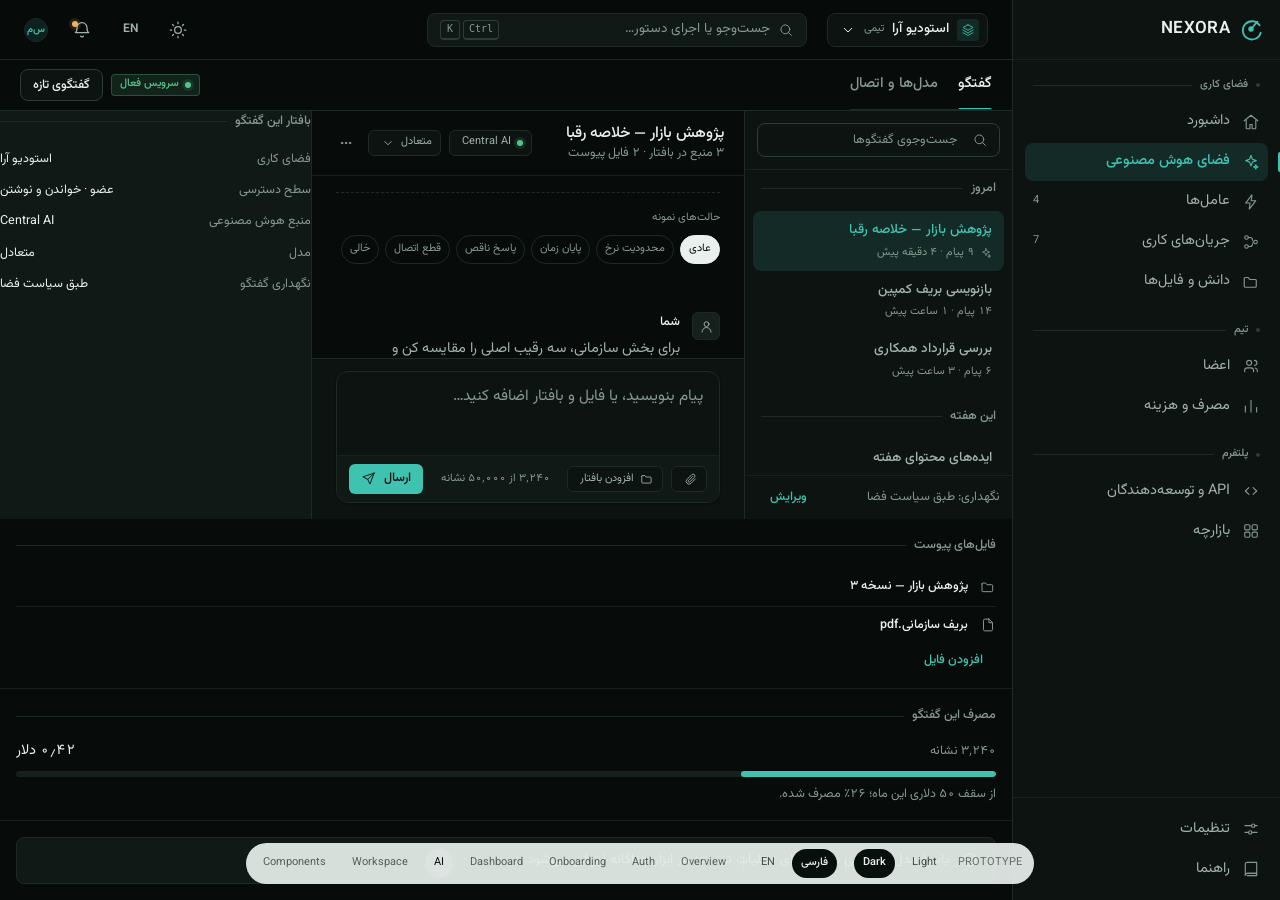
==== commit 41d1cd1d: "feat(design): close the seven Phase 01 gaps No redesign: every addition reuses an existing primitive" ====
--- a/design-preview/screens/ai.html
+++ b/design-preview/screens/ai.html
@@ -52,7 +52,7 @@
                        data-t-ph="ai.searchPh" />
               </div>
             </div>
-            <div class="ai__list">
+            <div class="ai__list" data-hide-in="ai:empty">
               <div class="rule-label" style="padding-inline:8px"><span data-t="ai.group.today"></span></div>
               <button class="ai__session" aria-current="true">
                 <div class="ai__session-title" data-t="ai.s1.title"></div>
@@ -80,6 +80,9 @@
                 <div class="ai__session-meta"><span data-t="ai.s5.meta"></span></div>
               </button>
             </div>
+            <div class="ai__list-empty" data-variant-group="ai" data-variant="empty" hidden>
+              <p class="t-caption" data-t="ai.empty.sessions"></p>
+            </div>
             <div style="padding:var(--nx-space-3);border-block-start:1px solid var(--nx-border-faint);flex:none">
               <div class="cluster-between">
                 <span class="t-caption" data-t="ai.retention.short"></span>
@@ -91,18 +94,30 @@
           <!-- Thread -->
           <div class="ai__col">
             <div class="ai__thread-head">
-              <div style="min-width:0">
+              <div style="min-width:0" data-hide-in="ai:empty">
                 <div class="t-h3" style="font-size:var(--nx-text-md)" data-t="ai.thread.title"></div>
                 <div class="t-caption" data-t="ai.thread.sub"></div>
               </div>
+              <div style="min-width:0" data-variant-group="ai" data-variant="empty" hidden>
+                <div class="t-h3" style="font-size:var(--nx-text-md)" data-t="ai.empty.head"></div>
+                <div class="t-caption" data-t="ai.empty.headSub"></div>
+              </div>
               <div class="cluster cluster-2">
+                <button class="icon-btn icon-btn--sm ai__trigger ai__trigger--sessions"
+                        data-drawer-open="sessions-drawer" data-t-aria="ai.sessions.open">
+                  <svg class="icon" aria-hidden="true"><use href="#i-list"></use></svg>
+                </button>
                 <button class="chip chip--action">
                   <span class="dot dot--live"></span>
                   <span>Central AI</span>
                 </button>
-                <button class="chip chip--action">
+                <button class="chip chip--action ai__trigger--model">
                   <span data-t="ai.model.balanced"></span>
                   <svg class="icon" aria-hidden="true"><use href="#i-chevronDown"></use></svg>
+                </button>
+                <button class="icon-btn icon-btn--sm ai__trigger ai__trigger--ctx"
+                        data-drawer-open="ctx-drawer" data-t-aria="ai.ctx.open">
+                  <svg class="icon" aria-hidden="true"><use href="#i-info"></use></svg>
                 </button>
                 <button class="icon-btn icon-btn--sm" data-t-aria="common.edit">
                   <svg class="icon" aria-hidden="true"><use href="#i-more"></use></svg>
@@ -111,7 +126,17 @@
             </div>
 
             <div class="ai__thread">
-              <div class="ai__thread-inner">
+              <div class="state-switch thread-states" role="group" aria-label="AI states">
+                <span class="state-switch__label" data-t="demo.states.ai"></span>
+                <button data-demo-variant="ai:normal" aria-pressed="true" data-t="demo.ai.normal"></button>
+                <button data-demo-variant="ai:rate" aria-pressed="false" data-t="demo.ai.rate"></button>
+                <button data-demo-variant="ai:timeout" aria-pressed="false" data-t="demo.ai.timeout"></button>
+                <button data-demo-variant="ai:partial" aria-pressed="false" data-t="demo.ai.partial"></button>
+                <button data-demo-variant="ai:offline" aria-pressed="false" data-t="demo.ai.offline"></button>
+                <button data-demo-variant="ai:empty" aria-pressed="false" data-t="demo.ai.empty"></button>
+              </div>
+
+              <div class="ai__thread-inner" data-variant-group="ai" data-variant="normal">
 
                 <div class="msg">
                   <span class="msg__avatar"><svg class="icon" aria-hidden="true"><use href="#i-user"></use></svg></span>
@@ -183,6 +208,100 @@
                 </div>
 
               </div>
+
+              <!-- Rate limit -->
+              <div class="ai__thread-inner" data-variant-group="ai" data-variant="rate" hidden>
+                <div class="state-card state-card--err">
+                  <div class="cluster cluster-2">
+                    <span class="badge badge--err"><span data-t="ai.err.rate.badge"></span></span>
+                    <span class="t-caption" data-t="ai.err.rate.code"></span>
+                  </div>
+                  <h3 class="t-h3" data-t="ai.err.rate.title"></h3>
+                  <p class="t-body" data-t="ai.err.rate.body"></p>
+                  <div class="cluster cluster-2">
+                    <button class="btn btn--secondary btn--sm" data-demo-toast="toast.saved" data-t="ai.err.retry"></button>
+                    <button class="btn btn--ghost btn--sm" data-t="ai.err.rate.alt"></button>
+                  </div>
+                  <p class="t-caption" data-t="ai.err.rate.note"></p>
+                </div>
+              </div>
+
+              <!-- Timeout -->
+              <div class="ai__thread-inner" data-variant-group="ai" data-variant="timeout" hidden>
+                <div class="state-card state-card--warn">
+                  <div class="cluster cluster-2">
+                    <span class="badge badge--warn"><span data-t="ai.err.timeout.badge"></span></span>
+                    <span class="t-caption" data-t="ai.err.timeout.code"></span>
+                  </div>
+                  <h3 class="t-h3" data-t="ai.err.timeout.title"></h3>
+                  <p class="t-body" data-t="ai.err.timeout.body"></p>
+                  <div class="cluster cluster-2">
+                    <button class="btn btn--secondary btn--sm" data-demo-toast="toast.saved" data-t="ai.err.retry"></button>
+                    <button class="btn btn--ghost btn--sm" data-t="ai.err.timeout.alt"></button>
+                  </div>
+                  <p class="t-caption" data-t="ai.err.timeout.note"></p>
+                </div>
+              </div>
+
+              <!-- Partial failure -->
+              <div class="ai__thread-inner" data-variant-group="ai" data-variant="partial" hidden>
+                <div class="state-card state-card--warn">
+                  <div class="cluster cluster-2">
+                    <span class="badge badge--warn"><span data-t="ai.err.partial.badge"></span></span>
+                    <span class="t-caption" data-t="ai.err.partial.code"></span>
+                  </div>
+                  <h3 class="t-h3" data-t="ai.err.partial.title"></h3>
+                  <p class="t-body" data-t="ai.err.partial.body"></p>
+                  <ul class="state-card__list">
+                    <li><svg class="icon icon-16" aria-hidden="true"><use href="#i-file"></use></svg><span data-t="ai.src1"></span></li>
+                    <li><svg class="icon icon-16" aria-hidden="true"><use href="#i-file"></use></svg><span data-t="ai.src2"></span></li>
+                  </ul>
+                  <div class="cluster cluster-2">
+                    <button class="btn btn--secondary btn--sm" data-demo-toast="toast.saved" data-t="ai.err.partial.alt"></button>
+                  </div>
+                </div>
+
+                <div class="msg msg--ai" style="margin-block-start:var(--nx-space-5)">
+                  <div class="msg__head">
+                    <span class="avatar avatar--ai"><svg class="icon" aria-hidden="true"><use href="#i-sparkle"></use></svg></span>
+                    <div class="msg__name"><span>NEXORA</span></div>
+                    <span class="badge badge--warn" data-t="ai.err.partial.tag"></span>
+                  </div>
+                  <div class="msg__body">
+                    <div class="msg__text" data-t="ai.err.partial.answer"></div>
+                  </div>
+                </div>
+              </div>
+
+              <!-- Provider disconnected, fail-closed -->
+              <div class="ai__thread-inner" data-variant-group="ai" data-variant="offline" hidden>
+                <div class="state-card state-card--err">
+                  <div class="cluster cluster-2">
+                    <span class="badge badge--err"><span class="dot dot--signal"></span><span data-t="ai.err.offline.badge"></span></span>
+                    <span class="t-caption" data-t="ai.err.offline.code"></span>
+                  </div>
+                  <h3 class="t-h3" data-t="ai.err.offline.title"></h3>
+                  <p class="t-body" data-t="ai.err.offline.body"></p>
+                  <div class="cluster cluster-2">
+                    <button class="btn btn--primary btn--sm" data-t="ai.err.offline.cta"></button>
+                    <button class="btn btn--ghost btn--sm" data-t="ai.err.offline.alt"></button>
+                  </div>
+                  <p class="t-caption" data-t="ai.err.offline.note"></p>
+                </div>
+              </div>
+
+              <!-- Empty: a workspace with no AI history -->
+              <div class="ai__thread-inner" data-variant-group="ai" data-variant="empty" hidden>
+                <div class="empty empty--center" style="border:0;background:none">
+                  <span class="empty__mark"><svg class="icon" aria-hidden="true"><use href="#i-sparkle"></use></svg></span>
+                  <h3 class="t-h3" data-t="ai.empty.title"></h3>
+                  <p class="t-body" data-t="ai.empty.body"></p>
+                  <div class="cluster cluster-2" style="justify-content:center">
+                    <button class="btn btn--primary btn--sm" data-demo-toast="toast.saved" data-t="ai.empty.cta"></button>
+                    <button class="btn btn--ghost btn--sm" data-t="ai.empty.alt"></button>
+                  </div>
+                </div>
+              </div>
             </div>
 
             <div class="ai__composer">
@@ -212,7 +331,9 @@
 
           <!-- Context inspector -->
           <aside class="ai__col ai__col--ctx">
-            <div class="ai__ctx-block">
+            <div class="ai__ctx-block" data-variant-group="ai" data-variant="empty" hidden>
+              <p class="t-caption" data-t="ai.empty.ctx"></p>
+            </div>
               <div class="rule-label"><span data-t="ai.ctx.title"></span></div>
               <dl style="margin:0">
                 <div class="ai__ctx-row"><dt data-t="ai.ctx.ws"></dt><dd data-t="ws.team"></dd></div>
@@ -223,7 +344,7 @@
               </dl>
             </div>
 
-            <div class="ai__ctx-block">
+            <div class="ai__ctx-block" data-hide-in="ai:empty">
               <div class="rule-label"><span data-t="ai.ctx.files"></span></div>
               <div class="list list--flush">
                 <div class="list__row">
@@ -238,7 +359,7 @@
               <button class="btn btn--quiet btn--sm" style="margin-block-start:8px" data-t="ai.ctx.addFile"></button>
             </div>
 
-            <div class="ai__ctx-block">
+            <div class="ai__ctx-block" data-hide-in="ai:empty">
               <div class="rule-label"><span data-t="ai.ctx.usage"></span></div>
               <div class="cluster-between" style="margin-block-end:8px">
                 <span class="t-caption" data-t="ai.ctx.tokens"></span>
@@ -255,6 +376,111 @@
               </div>
             </div>
           </aside>
+
+          <!-- Session list, below 900px: the column is hidden, this drawer replaces it -->
+          <div class="drawer" id="sessions-drawer" role="dialog" aria-modal="true"
+               aria-labelledby="sessions-drawer-title">
+            <div class="modal__head" style="padding:var(--nx-space-5)">
+              <div>
+                <div class="t-h3" id="sessions-drawer-title" data-t="ai.sessions.open"></div>
+                <div class="t-caption" data-t="ai.sessions.sub"></div>
+              </div>
+              <button class="icon-btn" data-drawer-close data-t-aria="common.close">
+                <svg class="icon" aria-hidden="true"><use href="#i-x"></use></svg>
+              </button>
+            </div>
+            <div style="padding-inline:var(--nx-space-4);padding-block-end:var(--nx-space-3)">
+              <div class="input-wrap">
+                <svg class="icon icon-16" aria-hidden="true"><use href="#i-search"></use></svg>
+                <input class="input" type="search" data-t-ph="ai.searchPh" />
+              </div>
+            </div>
+            <div class="ai__list" style="padding-block-start:0" data-hide-in="ai:empty">
+              <div class="rule-label" style="padding-inline:8px"><span data-t="ai.group.today"></span></div>
+              <button class="ai__session" aria-current="true">
+                <div class="ai__session-title" data-t="ai.s1.title"></div>
+                <div class="ai__session-meta"><span data-t="ai.s1.meta"></span></div>
+              </button>
+              <button class="ai__session">
+                <div class="ai__session-title" data-t="ai.s2.title"></div>
+                <div class="ai__session-meta"><span data-t="ai.s2.meta"></span></div>
+              </button>
+              <button class="ai__session">
+                <div class="ai__session-title" data-t="ai.s3.title"></div>
+                <div class="ai__session-meta"><span data-t="ai.s3.meta"></span></div>
+              </button>
+              <div class="rule-label" style="padding-inline:8px;margin-block-start:16px"><span data-t="ai.group.week"></span></div>
+              <button class="ai__session">
+                <div class="ai__session-title" data-t="ai.s4.title"></div>
+                <div class="ai__session-meta"><span data-t="ai.s4.meta"></span></div>
+              </button>
+              <button class="ai__session">
+                <div class="ai__session-title" data-t="ai.s5.title"></div>
+                <div class="ai__session-meta"><span data-t="ai.s5.meta"></span></div>
+              </button>
+            </div>
+            <div class="ai__list-empty" data-variant-group="ai" data-variant="empty" hidden>
+              <p class="t-caption" data-t="ai.empty.sessions"></p>
+            </div>
+            <div class="modal__foot">
+              <button class="btn btn--secondary btn--sm" style="width:100%" data-t="ai.newChat"></button>
+            </div>
+          </div>
+
+          <!-- Context inspector, below 1240px: same content, full-width drawer -->
+          <div class="drawer" id="ctx-drawer" role="dialog" aria-modal="true"
+               aria-labelledby="ctx-drawer-title">
+            <div class="modal__head" style="padding:var(--nx-space-5)">
+              <div>
+                <div class="t-h3" id="ctx-drawer-title" data-t="ai.ctx.title"></div>
+                <div class="t-caption" data-t="ai.ctx.sub"></div>
+              </div>
+              <button class="icon-btn" data-drawer-close data-t-aria="common.close">
+                <svg class="icon" aria-hidden="true"><use href="#i-x"></use></svg>
+              </button>
+            </div>
+            <div class="grow" style="overflow-y:auto">
+              <div class="ai__ctx-block" data-hide-in="ai:empty">
+                <div class="rule-label"><span data-t="ai.ctx.scope"></span></div>
+                <dl style="margin:0">
+                  <div class="ai__ctx-row"><dt data-t="ai.ctx.ws"></dt><dd data-t="ws.team"></dd></div>
+                  <div class="ai__ctx-row"><dt data-t="ai.ctx.access"></dt><dd data-t="ai.ctx.accessVal"></dd></div>
+                  <div class="ai__ctx-row"><dt data-t="ai.ctx.source"></dt><dd>Central AI</dd></div>
+                  <div class="ai__ctx-row"><dt data-t="ai.ctx.model"></dt><dd data-t="ai.model.balanced"></dd></div>
+                  <div class="ai__ctx-row"><dt data-t="ai.ctx.retention"></dt><dd data-t="ai.ctx.retentionVal"></dd></div>
+                </dl>
+              </div>
+              <div class="ai__ctx-block" data-hide-in="ai:empty">
+                <div class="rule-label"><span data-t="ai.ctx.files"></span></div>
+                <div class="list list--flush">
+                  <div class="list__row">
+                    <svg class="icon icon-16" aria-hidden="true" style="color:var(--nx-text-3)"><use href="#i-folder"></use></svg>
+                    <div class="list__main"><div class="list__title" style="font-size:var(--nx-text-2xs)" data-t="ai.src1"></div></div>
+                  </div>
+                  <div class="list__row">
+                    <svg class="icon icon-16" aria-hidden="true" style="color:var(--nx-text-3)"><use href="#i-file"></use></svg>
+                    <div class="list__main"><div class="list__title" style="font-size:var(--nx-text-2xs)" data-t="ai.src2"></div></div>
+                  </div>
+                </div>
+                <button class="btn btn--quiet btn--sm" style="margin-block-start:8px" data-t="ai.ctx.addFile"></button>
+              </div>
+              <div class="ai__ctx-block" data-hide-in="ai:empty">
+                <div class="rule-label"><span data-t="ai.ctx.usage"></span></div>
+                <div class="cluster-between" style="margin-block-end:8px">
+                  <span class="t-caption" data-t="ai.ctx.tokens"></span>
+                  <span class="t-num" style="font-size:var(--nx-text-sm)" data-t="ai.ctx.cost"></span>
+                </div>
+                <div class="meter"><div class="meter__fill" style="width:26%"></div></div>
+                <p class="t-caption" style="margin-block-start:8px" data-t="ai.ctx.usageNote"></p>
+              </div>
+              <div class="ai__ctx-block" style="border-block-end:0">
+                <div class="callout">
+                  <svg class="icon" aria-hidden="true"><use href="#i-shield"></use></svg>
+                  <div data-t="ai.ctx.rule"></div>
+                </div>
+              </div>
+            </div>
+          </div>
         </div>
 
         <!-- ============ Models & connection ============ -->
--- a/design-preview/assets/base.css
+++ b/design-preview/assets/base.css
@@ -455,3 +455,7 @@
 
 /* Buttons inside a vertical stack keep their intrinsic width. */
 .stack > .btn { align-self: flex-start; }
+
+/* The prototype bar floats over the bottom of the page. Scrolling content
+   clears it, so the last control on a page is never underneath it. */
+.content:not(.content--flush) { padding-block-end: calc(var(--nx-space-10) + 40px); }
--- a/design-preview/assets/components.css
+++ b/design-preview/assets/components.css
@@ -999,6 +999,9 @@
 }
 [dir="rtl"] .drawer { transform: translateX(-100%); }
 .drawer[data-open="true"] { transform: none; visibility: visible; }
+/* The prototype bar is a review affordance, not product chrome. An open
+   drawer must be able to cover it, or its footer button becomes unreachable. */
+.drawer[data-open="true"] { z-index: calc(var(--nx-z-toast) + 1); }
 
 /* Dropdown menu */
 .menu {
@@ -1134,6 +1137,8 @@
   padding: var(--nx-space-7) var(--nx-space-5);
   text-align: start;
 }
+.empty--center { align-items: center; text-align: center; }
+.empty--center .cluster { justify-content: center; }
 .empty__mark {
   display: inline-flex;
   align-items: center;
@@ -1271,6 +1276,8 @@
 .composer__input {
   width: 100%;
   min-height: 52px;
+  max-height: 168px;
+  overflow-y: auto;
   padding: var(--nx-space-3) var(--nx-space-4);
   border: 0;
   background: none;
@@ -1565,3 +1572,15 @@
 
 /* A trailing action column should hug its content, not absorb slack. */
 .table .table__col-actions { width: 1%; }
+
+/* ---------- Notification rows --------------------------------------- */
+/* Unread is louder and carries a signal dot; read is quieter and loses it.
+   The distinction survives a theme change because it is weight + colour,
+   not a background tint. */
+.notif__row[data-unread="true"] .list__title {
+  font-weight: var(--nx-weight-semibold);
+  color: var(--nx-text-1);
+}
+.notif__row[data-unread="false"] .list__title { color: var(--nx-text-2); }
+.notif__row[data-unread="false"] .notif__dot { visibility: hidden; }
+.notif__row:hover { background: var(--nx-surface-2); }
--- a/design-preview/assets/layouts.css
+++ b/design-preview/assets/layouts.css
@@ -513,6 +513,18 @@
 .prov-option__head { display: flex; align-items: center; gap: var(--nx-space-3); }
 .prov-option__title { font-size: var(--nx-text-sm); font-weight: var(--nx-weight-semibold); color: var(--nx-text-1); }
 
+/* Drawer triggers. Each one appears only at the width where its column
+   disappears, so the content is never unreachable. */
+.ai__trigger { display: none; }
+
+@media (max-width: 1240px) {
+  .ai__trigger--ctx { display: inline-flex; }
+}
+@media (max-width: 900px) {
+  .ai__trigger--sessions { display: inline-flex; }
+  .ai__trigger--model { display: none; }
+}
+
 @media (max-width: 1240px) {
   .ai { grid-template-columns: 244px minmax(0, 1fr); }
   .ai__col--ctx { display: none; }
@@ -579,8 +591,11 @@
 .matrix tbody tr:hover td { background: var(--nx-surface-2); }
 .matrix .yes { color: var(--nx-primary); display: inline-flex; }
 .matrix .no { color: var(--nx-text-3); opacity: .5; }
+.matrix .no--note { opacity: 1; font-size: var(--nx-text-3xs); }
 .matrix .partial { color: var(--nx-warning); font-size: var(--nx-text-3xs); }
 .matrix .icon { width: 15px; height: 15px; }
+.matrix__notes { display: flex; flex-direction: column; gap: 6px; padding-inline: var(--nx-space-5); }
+.matrix__notes p { margin: 0; color: var(--nx-text-3); font-size: var(--nx-text-2xs); line-height: 1.7; }
 
 .invite-methods { display: grid; grid-template-columns: repeat(3, minmax(0, 1fr)); gap: var(--nx-space-3); }
 .invite-method {
@@ -820,3 +835,44 @@
 
 /* Usage meter reads as an annotation of the figure above it. */
 .panel__body > .meter { margin-block: 2px var(--nx-space-1); }
+
+/* ---------- Prototype state strip and error cards ------------------- */
+
+/* Sits inside the scrolling thread so a reviewer can switch states without
+   leaving the screen; sticky so it never scrolls out of reach. */
+.thread-states {
+  position: sticky;
+  inset-block-start: 0;
+  z-index: 2;
+  margin-block: 0 var(--nx-space-5);
+  padding-block-end: var(--nx-space-3);
+  background: var(--nx-bg);
+}
+
+.state-card {
+  display: flex;
+  flex-direction: column;
+  gap: var(--nx-space-3);
+  padding: var(--nx-space-5);
+  border: 1px solid var(--nx-border);
+  border-radius: var(--nx-radius-lg);
+  background: var(--nx-surface);
+}
+.state-card--err { border-color: var(--nx-error-border); background: var(--nx-error-soft); }
+.state-card--warn { border-color: var(--nx-warning-border); background: var(--nx-warning-soft); }
+.state-card .t-h3 { margin: 0; }
+.state-card .t-body { margin: 0; color: var(--nx-text-2); }
+.state-card .cluster { margin-block-start: var(--nx-space-1); }
+.state-card__list {
+  margin: 0;
+  padding: 0;
+  list-style: none;
+  display: flex;
+  flex-direction: column;
+  gap: 6px;
+  font-size: var(--nx-text-2xs);
+  color: var(--nx-text-2);
+}
+.state-card__list li { display: flex; align-items: center; gap: 8px; }
+
+.ai__list-empty { padding: var(--nx-space-5) var(--nx-space-4); }
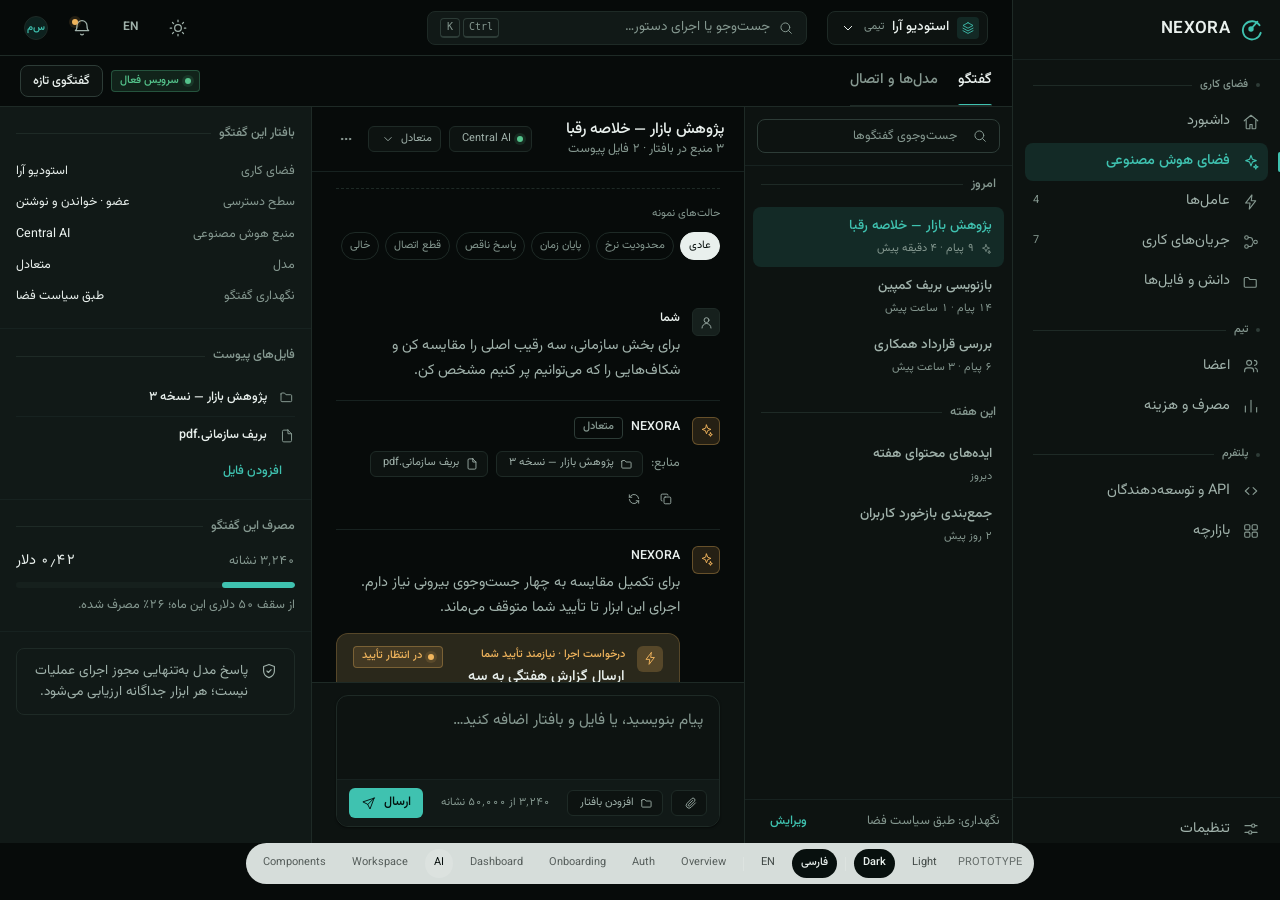
==== commit dd330d00: "feat(ui): rebuild the dashboard hierarchy and the approval card Dashboard. The old page was five equ" ====
--- a/design-preview/screens/ai.html
+++ b/design-preview/screens/ai.html
@@ -21,7 +21,7 @@
 <body>
   <a class="skip-link" href="#main" data-t="a11y.skip"></a>
 
-  <div class="shell" id="shell">
+  <div class="shell shell--app" id="shell">
     <div id="rail-slot"></div>
     <div class="main">
       <div id="topbar-slot"></div>
@@ -182,22 +182,67 @@
                     <div class="msg__name"><span>NEXORA</span></div>
                     <p class="msg__text" data-t="ai.m3"></p>
 
-                    <div class="tool-call">
-                      <div class="tool-call__head">
-                        <svg class="icon icon-16" aria-hidden="true"><use href="#i-zap"></use></svg>
-                        <span data-t="ai.tool.title"></span>
-                        <span class="badge badge--signal" style="margin-inline-start:auto">
+                    <div class="approval">
+                      <div class="approval__head">
+                        <span class="approval__mark"><svg class="icon" aria-hidden="true"><use href="#i-zap"></use></svg></span>
+                        <div class="approval__headmain">
+                          <div class="approval__kicker" data-t="ai.tool.kicker"></div>
+                          <div class="approval__what" data-t="ai.tool.what"></div>
+                        </div>
+                        <span class="badge badge--signal">
                           <span class="dot dot--signal"></span>
                           <span data-t="common.pending"></span>
                         </span>
                       </div>
-                      <div class="tool-call__body" data-t="ai.tool.body"></div>
-                      <div class="tool-call__foot">
+
+                      <dl class="approval__facts">
+                        <div class="approval__fact">
+                          <dt data-t="ai.tool.f.tool"></dt>
+                          <dd><code class="code">send_email</code> <span class="t-meta">v2</span></dd>
+                        </div>
+                        <div class="approval__fact">
+                          <dt data-t="ai.tool.f.dest"></dt>
+                          <dd><span data-t="ai.tool.v.dest"></span></dd>
+                        </div>
+                        <div class="approval__fact">
+                          <dt data-t="ai.tool.f.effect"></dt>
+                          <dd data-t="ai.tool.v.effect"></dd>
+                        </div>
+                        <div class="approval__fact">
+                          <dt data-t="ai.tool.f.risk"></dt>
+                          <dd><span class="badge badge--warn" data-t="ai.tool.v.risk"></span></dd>
+                        </div>
+                        <div class="approval__fact">
+                          <dt data-t="ai.tool.f.reversible"></dt>
+                          <dd data-t="ai.tool.v.reversible"></dd>
+                        </div>
+                        <div class="approval__fact">
+                          <dt data-t="ai.tool.f.expiry"></dt>
+                          <dd data-t="ai.tool.v.expiry"></dd>
+                        </div>
+                      </dl>
+
+                      <details class="approval__args">
+                        <summary>
+                          <svg class="icon icon-16 icon-dir" aria-hidden="true"><use href="#i-chevronRight"></use></svg>
+                          <span data-t="ai.tool.args"></span>
+                          <code class="code code--hash" data-t="ai.tool.hash"></code>
+                        </summary>
+                        <pre class="approval__json">{
+  "to": ["ops@parsdata.ir", "sara@arastudio.ir", "billing@parsdata.ir"],
+  "subject": "گزارش هفتگی — هفته ۳۲",
+  "body_ref": "doc_8f21c0",
+  "send_at": "2026-11-07T09:30:00Z"
+}</pre>
+                      </details>
+
+                      <div class="approval__foot">
                         <button class="btn btn--signal btn--sm" data-demo-toast="toast.saved">
                           <svg class="icon icon-16" aria-hidden="true"><use href="#i-check"></use></svg>
                           <span data-t="ai.tool.approve"></span>
                         </button>
                         <button class="btn btn--ghost btn--sm" data-demo-toast="toast.saved" data-t="ai.tool.reject"></button>
+                        <span class="approval__bind" data-t="ai.tool.bind"></span>
                       </div>
                     </div>
                     <p class="t-caption cluster cluster-2" style="margin-block-start:var(--nx-space-2)">
@@ -334,6 +379,8 @@
             <div class="ai__ctx-block" data-variant-group="ai" data-variant="empty" hidden>
               <p class="t-caption" data-t="ai.empty.ctx"></p>
             </div>
+
+            <div class="ai__ctx-block" data-hide-in="ai:empty">
               <div class="rule-label"><span data-t="ai.ctx.title"></span></div>
               <dl style="margin:0">
                 <div class="ai__ctx-row"><dt data-t="ai.ctx.ws"></dt><dd data-t="ws.team"></dd></div>
--- a/design-preview/assets/base.css
+++ b/design-preview/assets/base.css
@@ -459,3 +459,32 @@
 /* The prototype bar floats over the bottom of the page. Scrolling content
    clears it, so the last control on a page is never underneath it. */
 .content:not(.content--flush) { padding-block-end: calc(var(--nx-space-10) + 40px); }
+
+/* Flush content is an app frame, not a document: the AI workspace owns the
+   full height and scrolls its own columns. Without a definite height here the
+   grid row collapses to the tallest min-content contribution and the thread
+   is squeezed to a few hundred pixels the moment a tall card appears. */
+.shell--app {
+  /* Reserve the strip the prototype bar floats over, so the composer is never
+     underneath it. In production the bar does not exist and this is 0. */
+  height: calc(100vh - var(--nx-devbar-reserve, 57px));
+  min-height: 0;
+  /* One row, exactly the shell height: without this the row grows to the
+     rail's 100vh and the main column overflows the clipped shell. */
+  grid-template-rows: minmax(0, 1fr);
+  overflow: hidden;
+}
+@media (max-width: 720px) {
+  .shell--app { height: calc(100vh - var(--nx-devbar-reserve-sm, 96px)); min-height: 0; }
+}
+.shell--app .main { height: 100%; min-height: 0; }
+
+.content--flush {
+  flex: 1 1 auto;
+  min-height: 0;
+  max-width: none;
+  padding: 0;
+  display: flex;
+  flex-direction: column;
+  overflow: hidden;
+}
--- a/design-preview/assets/components.css
+++ b/design-preview/assets/components.css
@@ -1584,3 +1584,140 @@
 .notif__row[data-unread="false"] .list__title { color: var(--nx-text-2); }
 .notif__row[data-unread="false"] .notif__dot { visibility: hidden; }
 .notif__row:hover { background: var(--nx-surface-2); }
+
+/* ---------- Approval card ----------------------------------------------
+   The one component where a wrong design costs money. Every line answers a
+   question the approver actually has, in the order they ask it. */
+.approval {
+  margin-block-start: var(--nx-space-3);
+  max-width: 68ch;
+  border: var(--nx-border-w) solid var(--nx-signal-border);
+  border-radius: var(--nx-radius-lg);
+  background: var(--nx-surface);
+  overflow: hidden;
+}
+.approval__head {
+  display: flex;
+  align-items: flex-start;
+  gap: var(--nx-space-3);
+  padding: var(--nx-space-3) var(--nx-space-4);
+  background: var(--nx-signal-soft);
+  border-block-end: var(--nx-border-w) solid var(--nx-signal-border);
+}
+.approval__mark {
+  display: inline-flex;
+  align-items: center;
+  justify-content: center;
+  flex: none;
+  width: 26px;
+  height: 26px;
+  border-radius: var(--nx-radius-sm);
+  background: color-mix(in srgb, var(--nx-signal-fill) 22%, transparent);
+  color: var(--nx-signal);
+}
+.approval__mark .icon { width: 15px; height: 15px; }
+.approval__headmain { min-width: 0; flex: 1; }
+.approval__kicker {
+  font-size: var(--nx-text-3xs);
+  font-weight: var(--nx-weight-medium);
+  color: var(--nx-signal);
+  margin-block-end: 2px;
+}
+.approval__what {
+  font-size: var(--nx-text-sm);
+  font-weight: var(--nx-weight-medium);
+  color: var(--nx-text-1);
+  line-height: 1.45;
+}
+
+.approval__facts {
+  display: grid;
+  grid-template-columns: repeat(2, minmax(0, 1fr));
+  margin: 0;
+}
+.approval__fact {
+  padding: 10px var(--nx-space-4);
+  border-block-end: var(--nx-border-w) solid var(--nx-border-faint);
+}
+.approval__fact:nth-child(odd) { border-inline-end: var(--nx-border-w) solid var(--nx-border-faint); }
+.approval__fact dt {
+  font-size: var(--nx-text-3xs);
+  color: var(--nx-text-3);
+  margin-block-end: 3px;
+}
+.approval__fact dd {
+  margin: 0;
+  font-size: var(--nx-text-xs);
+  color: var(--nx-text-1);
+  line-height: 1.5;
+  overflow-wrap: anywhere;
+}
+
+.approval__args { border-block-end: var(--nx-border-w) solid var(--nx-border-faint); }
+.approval__args summary {
+  display: flex;
+  align-items: center;
+  gap: var(--nx-space-2);
+  padding: 10px var(--nx-space-4);
+  font-size: var(--nx-text-2xs);
+  color: var(--nx-text-2);
+  cursor: pointer;
+  list-style: none;
+}
+.approval__args summary::-webkit-details-marker { display: none; }
+.approval__args summary:hover { color: var(--nx-text-1); }
+.approval__args summary .icon-dir { transition: transform var(--nx-dur-fast) var(--nx-ease-out); }
+.approval__args[open] summary .icon-dir { transform: rotate(90deg); }
+[dir="rtl"] .approval__args summary .icon-dir { transform: rotate(180deg); }
+[dir="rtl"] .approval__args[open] summary .icon-dir { transform: rotate(90deg); }
+.code--hash {
+  margin-inline-start: auto;
+  font-size: var(--nx-text-3xs);
+  color: var(--nx-text-3);
+}
+.approval__json {
+  margin: 0;
+  padding: var(--nx-space-3) var(--nx-space-4);
+  background: var(--nx-surface-2);
+  border-block-start: var(--nx-border-w) solid var(--nx-border-faint);
+  font-family: var(--nx-font-mono, ui-monospace, "SF Mono", Menlo, monospace);
+  font-size: var(--nx-text-3xs);
+  line-height: 1.65;
+  color: var(--nx-text-2);
+  overflow-x: auto;
+  direction: ltr;
+  text-align: start;
+}
+
+.approval__foot {
+  display: flex;
+  align-items: center;
+  flex-wrap: wrap;
+  gap: var(--nx-space-2);
+  padding: var(--nx-space-3) var(--nx-space-4);
+  background: var(--nx-surface-2);
+}
+.approval__bind {
+  margin-inline-start: auto;
+  font-size: var(--nx-text-3xs);
+  color: var(--nx-text-3);
+  text-align: end;
+  max-width: 30ch;
+}
+
+.code {
+  font-family: var(--nx-font-mono, ui-monospace, "SF Mono", Menlo, monospace);
+  font-size: .92em;
+  padding: 1px 5px;
+  border-radius: var(--nx-radius-xs);
+  background: var(--nx-surface-3, var(--nx-surface-2));
+  color: var(--nx-text-1);
+  direction: ltr;
+  unicode-bidi: isolate;
+}
+
+@media (max-width: 560px) {
+  .approval__facts { grid-template-columns: minmax(0, 1fr); }
+  .approval__fact:nth-child(odd) { border-inline-end: 0; }
+  .approval__bind { margin-inline-start: 0; max-width: none; }
+}
--- a/design-preview/assets/layouts.css
+++ b/design-preview/assets/layouts.css
@@ -876,3 +876,136 @@
 .state-card__list li { display: flex; align-items: center; gap: 8px; }
 
 .ai__list-empty { padding: var(--nx-space-5) var(--nx-space-4); }
+
+/* ---------- Command-centre dashboard ------------------------------------ */
+
+/* Context strip: one row that answers "which scope, whose policy, how big,
+   which AI". A bar rather than a card, because it is a fact, not a widget. */
+.ctxbar {
+  display: flex;
+  align-items: center;
+  flex-wrap: wrap;
+  gap: var(--nx-space-3);
+  margin-block-start: var(--nx-space-4);
+  padding: 9px var(--nx-space-4);
+  border: var(--nx-border-w) solid var(--nx-border);
+  border-radius: var(--nx-radius-md);
+  background: var(--nx-surface-2);
+  font-size: var(--nx-text-xs);
+  color: var(--nx-text-2);
+}
+.ctxbar__item {
+  display: inline-flex;
+  align-items: center;
+  gap: 6px;
+  min-width: 0;
+}
+.ctxbar__item--lead { gap: var(--nx-space-2); color: var(--nx-text-1); font-weight: var(--nx-weight-medium); }
+.ctxbar__mark {
+  display: inline-flex;
+  align-items: center;
+  justify-content: center;
+  width: 22px;
+  height: 22px;
+  border-radius: var(--nx-radius-xs);
+  background: var(--nx-primary-soft);
+  color: var(--nx-primary);
+}
+.ctxbar__mark .icon { width: 13px; height: 13px; }
+.ctxbar__name { font-size: var(--nx-text-sm); }
+.ctxbar__sep {
+  width: 1px;
+  height: 14px;
+  background: var(--nx-border);
+  flex: none;
+}
+.ctxbar__sep--auto { margin-inline-start: auto; }
+.ctxbar__item--end { color: var(--nx-text-2); }
+
+/* The dashboard splits harder than the default: the work column should read
+   as primary, the machine column as instrumentation. */
+.split--command {
+  grid-template-columns: minmax(0, 1.95fr) minmax(290px, 1fr);
+}
+@media (max-width: 1080px) {
+  .split--command { grid-template-columns: minmax(0, 1fr); }
+}
+
+.flat__sub {
+  margin: 2px 0 0;
+  font-size: var(--nx-text-xs);
+  color: var(--nx-text-3);
+}
+
+/* An approval is not a task with a badge: it is the only row that is blocked
+   on a human, so it gets an edge and a tint rather than a label. */
+.list__row--approval {
+  position: relative;
+  background: var(--nx-signal-soft);
+  border-radius: var(--nx-radius-md);
+}
+.list__row--approval::before {
+  content: "";
+  position: absolute;
+  inset-block: 6px;
+  inset-inline-start: 0;
+  width: 2px;
+  border-radius: 2px;
+  background: var(--nx-signal-fill);
+}
+.list__row--approval:hover { background: var(--nx-signal-soft); filter: brightness(1.04); }
+
+.composer__hint {
+  margin-inline-start: auto;
+  display: inline-flex;
+  gap: 4px;
+  opacity: .7;
+}
+.composer__hint + .composer__send { margin-inline-start: var(--nx-space-2); }
+
+.panel--live { border-color: var(--nx-border); }
+
+/* A run in progress: name, position, what it is doing, how far. */
+.run { display: flex; flex-direction: column; gap: 6px; }
+.run__top { display: flex; align-items: baseline; justify-content: space-between; gap: var(--nx-space-2); }
+.run__name { font-size: var(--nx-text-sm); font-weight: var(--nx-weight-medium); color: var(--nx-text-1); }
+.run__step { font-size: var(--nx-text-xs); color: var(--nx-text-2); }
+.meter--thin { height: 3px; }
+
+.stat3 {
+  display: grid;
+  grid-template-columns: repeat(3, minmax(0, 1fr));
+  gap: var(--nx-space-3);
+  padding-block: var(--nx-space-3);
+  border-block: var(--nx-border-w) solid var(--nx-border-faint);
+}
+.stat3__cell { min-width: 0; }
+.stat3__v {
+  font-size: var(--nx-text-md);
+  font-weight: var(--nx-weight-semibold);
+  color: var(--nx-text-1);
+  line-height: 1.2;
+  white-space: nowrap;
+}
+.stat3__l {
+  margin-block-start: 2px;
+  font-size: var(--nx-text-3xs);
+  color: var(--nx-text-3);
+}
+
+.usage__foot {
+  display: flex;
+  justify-content: space-between;
+  gap: var(--nx-space-3);
+  font-size: var(--nx-text-3xs);
+  color: var(--nx-text-3);
+}
+.usage__reset { text-align: end; }
+
+@media (max-width: 640px) {
+  .ctxbar { gap: var(--nx-space-2); padding: 8px var(--nx-space-3); }
+  .ctxbar__sep { display: none; }
+  .ctxbar__sep--auto { display: none; }
+  .ctxbar__item--end { margin-inline-start: 0; }
+  .stat3 { gap: var(--nx-space-2); }
+}
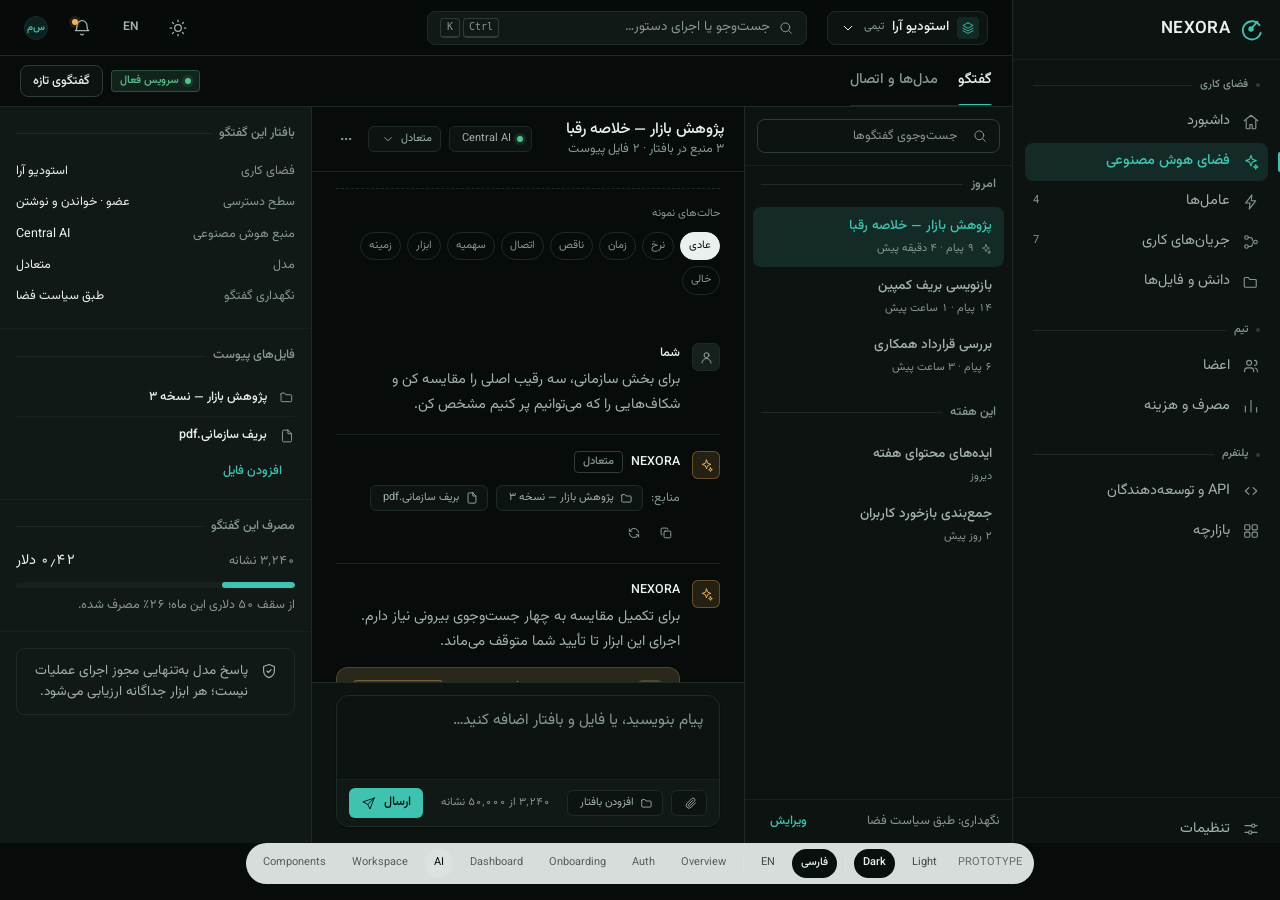
==== commit d4958d27: "feat(ui): refine hierarchy, error surfaces and mobile behaviour A refinement pass, not a redesign: s" ====
--- a/design-preview/screens/ai.html
+++ b/design-preview/screens/ai.html
@@ -94,11 +94,11 @@
           <!-- Thread -->
           <div class="ai__col">
             <div class="ai__thread-head">
-              <div style="min-width:0" data-hide-in="ai:empty">
+              <div class="ai__thread-title" data-hide-in="ai:empty">
                 <div class="t-h3" style="font-size:var(--nx-text-md)" data-t="ai.thread.title"></div>
                 <div class="t-caption" data-t="ai.thread.sub"></div>
               </div>
-              <div style="min-width:0" data-variant-group="ai" data-variant="empty" hidden>
+              <div class="ai__thread-title" data-variant-group="ai" data-variant="empty" hidden>
                 <div class="t-h3" style="font-size:var(--nx-text-md)" data-t="ai.empty.head"></div>
                 <div class="t-caption" data-t="ai.empty.headSub"></div>
               </div>
@@ -132,7 +132,10 @@
                 <button data-demo-variant="ai:rate" aria-pressed="false" data-t="demo.ai.rate"></button>
                 <button data-demo-variant="ai:timeout" aria-pressed="false" data-t="demo.ai.timeout"></button>
                 <button data-demo-variant="ai:partial" aria-pressed="false" data-t="demo.ai.partial"></button>
-                <button data-demo-variant="ai:offline" aria-pressed="false" data-t="demo.ai.offline"></button>
+                <button data-demo-variant="ai:credential" aria-pressed="false" data-t="demo.ai.credential"></button>
+                <button data-demo-variant="ai:quota" aria-pressed="false" data-t="demo.ai.quota"></button>
+                <button data-demo-variant="ai:toolfail" aria-pressed="false" data-t="demo.ai.tool"></button>
+                <button data-demo-variant="ai:context" aria-pressed="false" data-t="demo.ai.context"></button>
                 <button data-demo-variant="ai:empty" aria-pressed="false" data-t="demo.ai.empty"></button>
               </div>
 
@@ -319,19 +322,80 @@
               </div>
 
               <!-- Provider disconnected, fail-closed -->
-              <div class="ai__thread-inner" data-variant-group="ai" data-variant="offline" hidden>
+              <div class="ai__thread-inner" data-variant-group="ai" data-variant="credential" hidden>
                 <div class="state-card state-card--err">
                   <div class="cluster cluster-2">
-                    <span class="badge badge--err"><span class="dot dot--signal"></span><span data-t="ai.err.offline.badge"></span></span>
-                    <span class="t-caption" data-t="ai.err.offline.code"></span>
-                  </div>
-                  <h3 class="t-h3" data-t="ai.err.offline.title"></h3>
-                  <p class="t-body" data-t="ai.err.offline.body"></p>
-                  <div class="cluster cluster-2">
-                    <button class="btn btn--primary btn--sm" data-t="ai.err.offline.cta"></button>
-                    <button class="btn btn--ghost btn--sm" data-t="ai.err.offline.alt"></button>
-                  </div>
-                  <p class="t-caption" data-t="ai.err.offline.note"></p>
+                    <span class="badge badge--err"><span class="dot dot--signal"></span><span data-t="ai.err.credential.badge"></span></span>
+                    <span class="t-caption" data-t="ai.err.credential.code"></span>
+                  </div>
+                  <h3 class="t-h3" data-t="ai.err.credential.title"></h3>
+                  <p class="t-body" data-t="ai.err.credential.body"></p>
+                  <div class="cluster cluster-2">
+                    <button class="btn btn--primary btn--sm" data-t="ai.err.credential.cta"></button>
+                    <button class="btn btn--ghost btn--sm" data-t="ai.err.credential.alt"></button>
+                  </div>
+                  <p class="t-caption" data-t="ai.err.credential.note"></p>
+                </div>
+              </div>
+
+              <!-- Quota exhausted: no retry, because retrying cannot help -->
+              <div class="ai__thread-inner" data-variant-group="ai" data-variant="quota" hidden>
+                <div class="state-card state-card--err">
+                  <div class="cluster cluster-2">
+                    <span class="badge badge--err"><span data-t="ai.err.quota.badge"></span></span>
+                    <span class="t-caption" data-t="ai.err.quota.code"></span>
+                  </div>
+                  <h3 class="t-h3" data-t="ai.err.quota.title"></h3>
+                  <p class="t-body" data-t="ai.err.quota.body"></p>
+                  <div class="cluster cluster-2">
+                    <button class="btn btn--primary btn--sm" data-t="ai.err.quota.cta"></button>
+                    <button class="btn btn--ghost btn--sm" data-t="ai.err.quota.alt"></button>
+                  </div>
+                  <p class="t-caption" data-t="ai.err.quota.note"></p>
+                </div>
+              </div>
+
+              <!-- Tool execution failed: the approval is spent, not reusable -->
+              <div class="ai__thread-inner" data-variant-group="ai" data-variant="toolfail" hidden>
+                <div class="state-card state-card--err">
+                  <div class="cluster cluster-2">
+                    <span class="badge badge--err"><span data-t="ai.err.tool.badge"></span></span>
+                    <span class="t-caption" data-t="ai.err.tool.code"></span>
+                  </div>
+                  <h3 class="t-h3" data-t="ai.err.tool.title"></h3>
+                  <p class="t-body" data-t="ai.err.tool.body"></p>
+                  <ul class="state-card__list">
+                    <li><svg class="icon icon-16" aria-hidden="true"><use href="#i-zap"></use></svg><span data-t="ai.err.tool.f1"></span></li>
+                    <li><svg class="icon icon-16" aria-hidden="true"><use href="#i-lock"></use></svg><span class="code" data-t="ai.err.tool.f2"></span></li>
+                    <li><svg class="icon icon-16" aria-hidden="true"><use href="#i-refresh"></use></svg><span data-t="ai.err.tool.f3"></span></li>
+                  </ul>
+                  <div class="cluster cluster-2">
+                    <button class="btn btn--secondary btn--sm" data-t="ai.err.tool.cta"></button>
+                    <button class="btn btn--ghost btn--sm" data-t="ai.err.tool.alt"></button>
+                  </div>
+                  <p class="t-caption" data-t="ai.err.tool.note"></p>
+                </div>
+              </div>
+
+              <!-- Context overflow: move the thread, do not truncate it -->
+              <div class="ai__thread-inner" data-variant-group="ai" data-variant="context" hidden>
+                <div class="state-card state-card--warn">
+                  <div class="cluster cluster-2">
+                    <span class="badge badge--warn"><span data-t="ai.err.context.badge"></span></span>
+                    <span class="t-caption" data-t="ai.err.context.code"></span>
+                  </div>
+                  <h3 class="t-h3" data-t="ai.err.context.title"></h3>
+                  <p class="t-body" data-t="ai.err.context.body"></p>
+                  <ul class="state-card__list">
+                    <li><svg class="icon icon-16" aria-hidden="true"><use href="#i-target"></use></svg><span data-t="ai.err.context.f1"></span></li>
+                    <li><svg class="icon icon-16" aria-hidden="true"><use href="#i-check"></use></svg><span data-t="ai.err.context.f2"></span></li>
+                    <li><svg class="icon icon-16" aria-hidden="true"><use href="#i-file"></use></svg><span data-t="ai.err.context.f3"></span></li>
+                  </ul>
+                  <div class="cluster cluster-2">
+                    <button class="btn btn--primary btn--sm" data-t="ai.err.context.cta"></button>
+                    <button class="btn btn--ghost btn--sm" data-t="ai.err.context.alt"></button>
+                  </div>
+                  <p class="t-caption" data-t="ai.err.context.note"></p>
                 </div>
               </div>
 
--- a/design-preview/assets/tokens.css
+++ b/design-preview/assets/tokens.css
@@ -167,6 +167,8 @@
   --nx-signal-fill: #e9a13b;
   --nx-signal-soft: #fbf0dd;
   --nx-signal-border: #ecd3a8;
+  /* Saffron is a fill in both themes, so its ink never flips. */
+  --nx-on-signal: #1a1204;
 
   /* Semantic */
   --nx-success: #1c7a4d;
@@ -237,6 +239,7 @@
   --nx-signal-fill: #f0b45c;
   --nx-signal-soft: rgba(240, 180, 92, 0.13);
   --nx-signal-border: rgba(240, 180, 92, 0.32);
+  --nx-on-signal: #1a1204;
 
   --nx-success: #55c48c;
   --nx-success-soft: rgba(85, 196, 140, 0.13);
@@ -265,6 +268,18 @@
   --nx-data-signal: #f0b45c;
 }
 
+/* ---------- 4b. Inverse panels ------------------------------------------ */
+/* The auth brand column and the overview hero are dark in *both* themes.
+   Every surface token above flips with the theme, so those two panels cannot
+   use them; before this block they carried eight repeated hex literals and a
+   brand-colour change would have missed half of them. These four do not flip. */
+:root {
+  --nx-inverse-bg: #07100e;
+  --nx-inverse-fg: #e9f0ed;
+  --nx-inverse-fg-strong: #f4faf8;
+  --nx-inverse-accent: #3fc2b0;
+}
+
 /* ---------- 5. Directional corrections ---------------------------------- */
 /* Persian must never be letter-spaced: it breaks joining and looks amateur. */
 [dir="rtl"] {
--- a/design-preview/assets/components.css
+++ b/design-preview/assets/components.css
@@ -111,7 +111,7 @@
 .btn--signal:hover:not(:disabled) {
   background: var(--nx-signal-fill);
   border-color: var(--nx-signal-fill);
-  color: #1a1204;
+  color: var(--nx-on-signal);
 }
 
 .btn--sm { --btn-h: var(--nx-control-h-sm); padding-inline: var(--nx-space-3); font-size: var(--nx-text-2xs); }
--- a/design-preview/assets/layouts.css
+++ b/design-preview/assets/layouts.css
@@ -21,13 +21,13 @@
   justify-content: flex-start;
   gap: var(--nx-space-9);
   padding: var(--nx-space-8) var(--nx-space-9);
-  background: #07100e;
-  color: #e9f0ed;
+  background: var(--nx-inverse-bg);
+  color: var(--nx-inverse-fg);
   border-inline-end: 1px solid rgba(233, 240, 237, 0.08);
 }
 
-.auth__brand .brand { color: #e9f0ed; }
-.auth__brand .brand__mark { color: #3fc2b0; }
+.auth__brand .brand { color: var(--nx-inverse-fg); }
+.auth__brand .brand__mark { color: var(--nx-inverse-accent); }
 
 .auth__brand-copy { position: relative; z-index: 1; max-width: 34ch; }
 
@@ -36,7 +36,7 @@
   line-height: 1.28;
   letter-spacing: var(--nx-tracking-display);
   font-weight: var(--nx-weight-medium);
-  color: #f2f8f6;
+  color: var(--nx-inverse-fg-strong);
   margin-block-end: var(--nx-space-4);
 }
 
@@ -59,7 +59,7 @@
 .auth__diagram .ring { stroke: rgba(63, 194, 176, 0.16); stroke-width: 1; }
 .auth__diagram .ring--2 { stroke: rgba(63, 194, 176, 0.26); }
 .auth__diagram .ring--3 { stroke: rgba(63, 194, 176, 0.55); }
-.auth__diagram .node { fill: #3fc2b0; }
+.auth__diagram .node { fill: var(--nx-inverse-accent); }
 .auth__diagram .node--dim { fill: rgba(63, 194, 176, 0.55); }
 .auth__diagram .tick { stroke: rgba(63, 194, 176, 0.22); stroke-width: 1; }
 
@@ -89,7 +89,7 @@
   border-radius: 50%;
   border: 1px solid rgba(63, 194, 176, 0.6);
 }
-.rg--1 { width: 6px; height: 6px; background: #3fc2b0; border-color: #3fc2b0; }
+.rg--1 { width: 6px; height: 6px; background: var(--nx-inverse-accent); border-color: var(--nx-inverse-accent); }
 .rg--2 { width: 12px; height: 12px; }
 .rg--3 { width: 18px; height: 18px; border-color: rgba(63, 194, 176, 0.32); }
 
@@ -241,6 +241,7 @@
 }
 
 .onb__top {
+  position: relative;
   display: flex;
   align-items: center;
   justify-content: space-between;
@@ -467,6 +468,27 @@
 }
 .ai__thread-inner { max-width: 720px; margin-inline: auto; }
 
+/* Below 720 the five header triggers leave the title about 30px, which wraps
+   it one character per line. Give the title its own row and let the triggers
+   share the next one. */
+@media (max-width: 720px) {
+  .ai__thread-head {
+    flex-wrap: wrap;
+    gap: var(--nx-space-2);
+    padding-inline: var(--nx-space-4);
+  }
+  .ai__thread-title { flex: 1 1 100%; min-width: 0; }
+  .ai__thread-head > .cluster { margin-inline-start: auto; }
+  .ai__thread { padding-inline: var(--nx-space-4); }
+  .ai__composer { padding-inline: var(--nx-space-4); }
+}
+
+/* The token counter is the first thing to go when the bar runs out of room;
+   the two actions on either side of it are not. */
+@media (max-width: 480px) {
+  .composer__bar .t-meta { display: none; }
+}
+
 .ai__composer {
   flex: none;
   padding: var(--nx-space-3) var(--nx-space-6) var(--nx-space-4);
@@ -724,19 +746,19 @@
 .home-hero {
   position: relative;
   overflow: hidden;
-  background: #07100e;
-  color: #e9f0ed;
+  background: var(--nx-inverse-bg);
+  color: var(--nx-inverse-fg);
   padding: var(--nx-space-10) var(--nx-space-6) var(--nx-space-11);
   border-block-end: 1px solid rgba(233, 240, 237, 0.08);
 }
 .home-hero__inner { max-width: 1160px; margin-inline: auto; position: relative; z-index: 1; }
-.home-hero__mark { color: #3fc2b0; margin-block-end: var(--nx-space-6); }
+.home-hero__mark { color: var(--nx-inverse-accent); margin-block-end: var(--nx-space-6); }
 .home-hero__title {
   font-size: clamp(2.25rem, 4.4vw, 3.75rem);
   line-height: 1.06;
   letter-spacing: -0.03em;
   font-weight: var(--nx-weight-semibold);
-  color: #f4faf8;
+  color: var(--nx-inverse-fg-strong);
   max-width: 22ch;
 }
 .home-hero__sub {
@@ -749,7 +771,7 @@
 .home-hero__actions { margin-block-start: var(--nx-space-6); display: flex; gap: var(--nx-space-3); flex-wrap: wrap; }
 /* The hero sits on ink in both themes, so the quiet button needs light ink. */
 .home-hero .btn--ghost { color: rgba(233, 240, 237, 0.8); }
-.home-hero .btn--ghost:hover:not(:disabled) { color: #fff; background: rgba(255, 255, 255, 0.08); }
+.home-hero .btn--ghost:hover:not(:disabled) { color: var(--nx-inverse-fg-strong); background: rgba(255, 255, 255, 0.08); }
 .home-hero__rings {
   position: absolute;
   inset-block-end: -55%;
@@ -1009,3 +1031,90 @@
   .ctxbar__item--end { margin-inline-start: 0; }
   .stat3 { gap: var(--nx-space-2); }
 }
+
+/* ---------- Onboarding progress -----------------------------------------
+   The step list is hidden below 640px, so the bar and the compact counter
+   carry the same information at the widths where the list cannot. */
+/* The bar is a hairline on the header's own bottom edge, not a flex item:
+   as an item it collapses to zero width beside the brand. The label takes the
+   step list's slot in the row, because on mobile that list is gone. */
+.onb__progress {
+  position: absolute;
+  inset-inline: 0;
+  inset-block-end: -1px;
+  height: 3px;
+  margin: 0;
+  background: var(--nx-border);
+  overflow: hidden;
+}
+.onb__progress-fill {
+  height: 100%;
+  width: 25%;
+  background: var(--nx-primary);
+  transition: width var(--nx-dur-base) var(--nx-ease-out);
+}
+.onb__progress-label {
+  display: none;
+  margin: 0;
+  font-size: var(--nx-text-2xs);
+  color: var(--nx-text-3);
+  font-variant-numeric: tabular-nums;
+  white-space: nowrap;
+}
+
+/* Advanced onboarding settings stay collapsed: the defaults are the product's
+   recommendation, and the hint states them so the disclosure is honest. */
+.onb-adv {
+  border: var(--nx-border-w) solid var(--nx-border);
+  border-radius: var(--nx-radius-md);
+  background: var(--nx-surface-2);
+}
+.onb-adv summary {
+  display: flex;
+  align-items: center;
+  gap: var(--nx-space-2);
+  padding: 10px var(--nx-space-4);
+  font-size: var(--nx-text-xs);
+  color: var(--nx-text-2);
+  cursor: pointer;
+  list-style: none;
+  flex-wrap: wrap;
+}
+.onb-adv summary::-webkit-details-marker { display: none; }
+.onb-adv summary:hover { color: var(--nx-text-1); }
+.onb-adv summary .icon-dir { transition: transform var(--nx-dur-fast) var(--nx-ease-out); }
+.onb-adv[open] summary .icon-dir { transform: rotate(90deg); }
+[dir="rtl"] .onb-adv summary .icon-dir { transform: rotate(180deg); }
+[dir="rtl"] .onb-adv[open] summary .icon-dir { transform: rotate(90deg); }
+.onb-adv__hint {
+  margin-inline-start: auto;
+  font-size: var(--nx-text-3xs);
+  color: var(--nx-text-3);
+}
+.onb-adv__body {
+  padding: var(--nx-space-4);
+  border-block-start: var(--nx-border-w) solid var(--nx-border-faint);
+}
+
+@media (max-width: 640px) {
+  .onb__progress-label { display: block; }
+  .onb-adv__hint { margin-inline-start: 0; width: 100%; }
+}
+
+/* ---------- Permission matrix legend ------------------------------------
+   Six states, not three. The legend is what stops 'partial' from meaning
+   'a bit of everything' when the specification means five different things. */
+.matrix__legend {
+  display: flex;
+  flex-wrap: wrap;
+  gap: var(--nx-space-2) var(--nx-space-5);
+  margin-block-end: var(--nx-space-3);
+  font-size: var(--nx-text-3xs);
+  color: var(--nx-text-3);
+}
+.matrix__lg { display: inline-flex; align-items: center; gap: 6px; }
+.matrix__lg .yes { color: var(--nx-primary); display: inline-flex; }
+.matrix__lg .yes .icon { width: 13px; height: 13px; }
+.matrix__lg .partial { color: var(--nx-warning); }
+.matrix__lg .partial::after { content: "·"; margin-inline-start: 5px; color: var(--nx-text-3); }
+.matrix__lg .no { color: var(--nx-text-3); opacity: .6; }
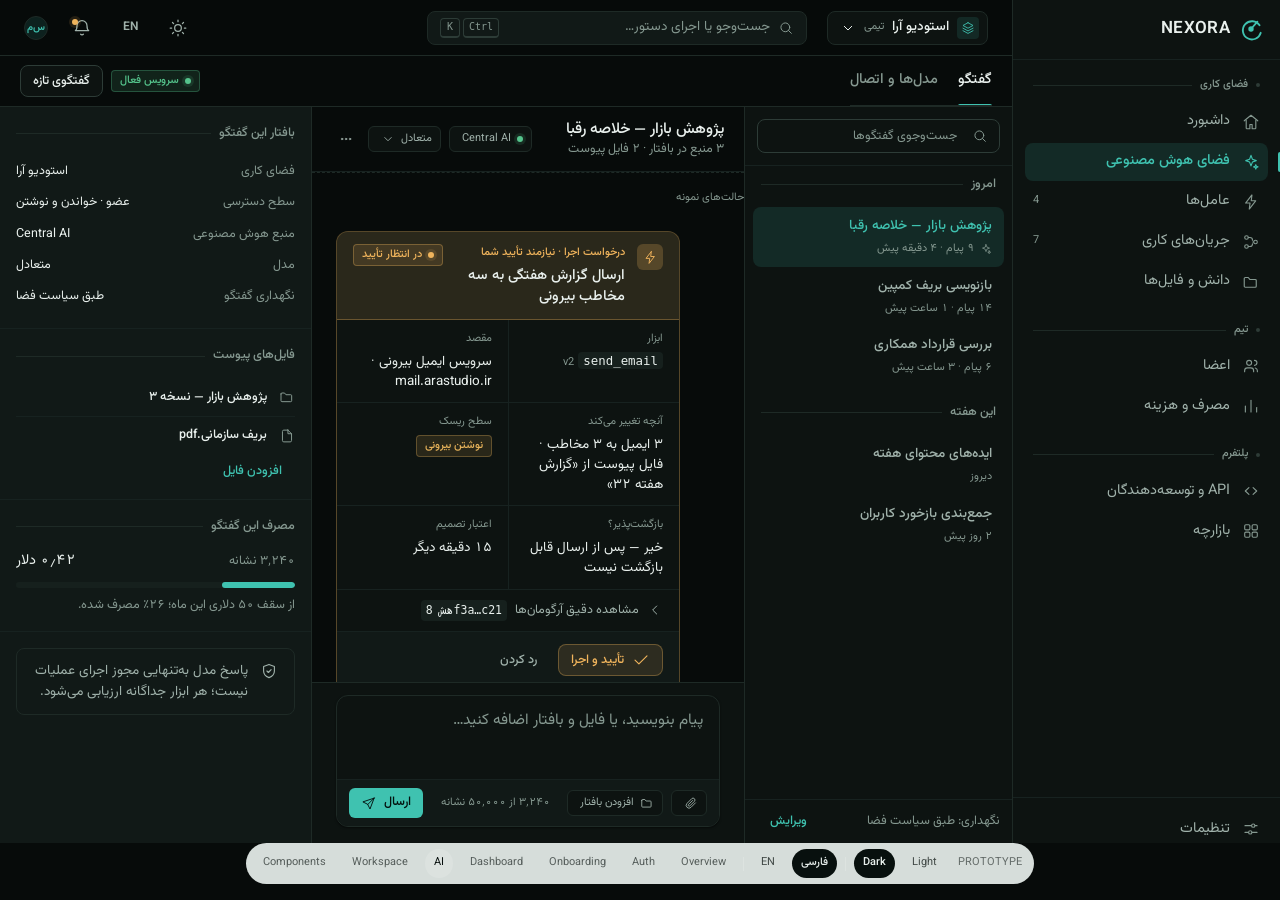
==== commit 3e89f996: "feat(ui): put the decision on screen, and give the answer a streaming state The AI screen opened at " ====
--- a/design-preview/screens/ai.html
+++ b/design-preview/screens/ai.html
@@ -125,19 +125,22 @@
               </div>
             </div>
 
+            <div class="state-switch thread-states" role="group" aria-label="AI states">
+                            <span class="state-switch__label" data-t="demo.states.ai"></span>
+                            <button data-demo-variant="ai:normal" aria-pressed="true" data-t="demo.ai.normal"></button>
+                            <button data-demo-variant="ai:stream" aria-pressed="false" data-t="demo.ai.stream"></button>
+                            <button data-demo-variant="ai:rate" aria-pressed="false" data-t="demo.ai.rate"></button>
+                            <button data-demo-variant="ai:timeout" aria-pressed="false" data-t="demo.ai.timeout"></button>
+                            <button data-demo-variant="ai:partial" aria-pressed="false" data-t="demo.ai.partial"></button>
+                            <button data-demo-variant="ai:credential" aria-pressed="false" data-t="demo.ai.credential"></button>
+                            <button data-demo-variant="ai:quota" aria-pressed="false" data-t="demo.ai.quota"></button>
+                            <button data-demo-variant="ai:toolfail" aria-pressed="false" data-t="demo.ai.tool"></button>
+                            <button data-demo-variant="ai:context" aria-pressed="false" data-t="demo.ai.context"></button>
+                            <button data-demo-variant="ai:empty" aria-pressed="false" data-t="demo.ai.empty"></button>
+                          </div>
+
             <div class="ai__thread">
-              <div class="state-switch thread-states" role="group" aria-label="AI states">
-                <span class="state-switch__label" data-t="demo.states.ai"></span>
-                <button data-demo-variant="ai:normal" aria-pressed="true" data-t="demo.ai.normal"></button>
-                <button data-demo-variant="ai:rate" aria-pressed="false" data-t="demo.ai.rate"></button>
-                <button data-demo-variant="ai:timeout" aria-pressed="false" data-t="demo.ai.timeout"></button>
-                <button data-demo-variant="ai:partial" aria-pressed="false" data-t="demo.ai.partial"></button>
-                <button data-demo-variant="ai:credential" aria-pressed="false" data-t="demo.ai.credential"></button>
-                <button data-demo-variant="ai:quota" aria-pressed="false" data-t="demo.ai.quota"></button>
-                <button data-demo-variant="ai:toolfail" aria-pressed="false" data-t="demo.ai.tool"></button>
-                <button data-demo-variant="ai:context" aria-pressed="false" data-t="demo.ai.context"></button>
-                <button data-demo-variant="ai:empty" aria-pressed="false" data-t="demo.ai.empty"></button>
-              </div>
+              
 
               <div class="ai__thread-inner" data-variant-group="ai" data-variant="normal">
 
@@ -257,6 +260,37 @@
 
               </div>
 
+              <!-- Streaming: the answer is arriving, the composer is a stop control -->
+              <div class="ai__thread-inner" data-variant-group="ai" data-variant="stream" hidden>
+                <div class="msg">
+                  <span class="msg__avatar"><svg class="icon" aria-hidden="true"><use href="#i-user"></use></svg></span>
+                  <div class="msg__body">
+                    <div class="msg__name"><span data-t="common.you"></span></div>
+                    <p class="msg__text" data-t="ai.stream.m1"></p>
+                  </div>
+                </div>
+
+                <div class="msg msg--ai">
+                  <span class="msg__avatar"><svg class="icon" aria-hidden="true"><use href="#i-sparkle"></use></svg></span>
+                  <div class="msg__body">
+                    <div class="msg__name">
+                      <span>NEXORA</span>
+                      <span class="badge badge--plain" data-t="ai.model.balanced"></span>
+                    </div>
+                    <p class="msg__text"><span data-t="ai.stream.m2"></span><span class="caret" aria-hidden="true"></span></p>
+                    <div class="gen">
+                      <span class="gen__pulse" aria-hidden="true"></span>
+                      <span class="gen__label" data-t="ai.stream.gen"></span>
+                      <button class="chip chip--action gen__stop" data-demo-toast="toast.paletteRun">
+                        <svg class="icon" aria-hidden="true"><use href="#i-pause"></use></svg>
+                        <span data-t="ai.stream.stop"></span>
+                      </button>
+                    </div>
+                    <p class="t-caption gen__note" data-t="ai.stream.note"></p>
+                  </div>
+                </div>
+              </div>
+
               <!-- Rate limit -->
               <div class="ai__thread-inner" data-variant-group="ai" data-variant="rate" hidden>
                 <div class="state-card state-card--err">
@@ -428,9 +462,13 @@
                       <span data-t="ai.composer.context"></span>
                     </button>
                     <span class="t-meta" style="margin-inline-start:auto" data-t="ai.composer.tokens"></span>
-                    <button class="composer__send" data-demo-toast="toast.paletteRun">
+                    <button class="composer__send" data-hide-in="ai:stream" data-demo-toast="toast.paletteRun">
                       <span data-t="ai.composer.send"></span>
                       <svg class="icon" aria-hidden="true"><use href="#i-send"></use></svg>
+                    </button>
+                    <button class="composer__send composer__send--stop" data-variant-group="ai" data-variant="stream" hidden data-demo-toast="toast.paletteRun">
+                      <span data-t="ai.stream.stop"></span>
+                      <svg class="icon" aria-hidden="true"><use href="#i-pause"></use></svg>
                     </button>
                   </div>
                 </div>
--- a/design-preview/assets/components.css
+++ b/design-preview/assets/components.css
@@ -1721,3 +1721,92 @@
   .approval__fact:nth-child(odd) { border-inline-end: 0; }
   .approval__bind { margin-inline-start: 0; max-width: none; }
 }
+
+/* ---------- Streaming message ------------------------------------------- */
+/* The caret is the only honest way to say "this is still arriving": it marks
+   the exact position the next token will land, which a spinner cannot do.
+   Both the caret and the pulse stop under prefers-reduced-motion — the state
+   is still legible from the label and the stop control. */
+.caret {
+  display: inline-block;
+  width: 2px;
+  height: 1.05em;
+  margin-inline-start: 2px;
+  vertical-align: -0.15em;
+  background: var(--nx-signal);
+  animation: nx-caret 1.05s steps(2, start) infinite;
+}
+@keyframes nx-caret { 0%, 50% { opacity: 1; } 50.01%, 100% { opacity: 0; } }
+
+.gen {
+  display: flex;
+  align-items: center;
+  gap: var(--nx-space-2);
+  margin-block-start: var(--nx-space-3);
+  padding: 6px var(--nx-space-2) 6px var(--nx-space-3);
+  border: var(--nx-border-w) solid var(--nx-border-faint);
+  border-radius: var(--nx-radius-sm);
+  background: var(--nx-surface-2);
+  width: fit-content;
+  max-width: 100%;
+}
+.gen__pulse {
+  width: 7px;
+  height: 7px;
+  flex: none;
+  border-radius: 50%;
+  background: var(--nx-signal-fill);
+  animation: nx-pulse 1.6s var(--nx-ease-out) infinite;
+}
+@keyframes nx-pulse {
+  0% { box-shadow: 0 0 0 0 color-mix(in srgb, var(--nx-signal-fill) 55%, transparent); }
+  70% { box-shadow: 0 0 0 6px transparent; }
+  100% { box-shadow: 0 0 0 0 transparent; }
+}
+.gen__label {
+  font-size: var(--nx-text-2xs);
+  color: var(--nx-text-2);
+}
+.gen__stop { margin-inline-start: var(--nx-space-1); }
+.gen__note { margin-block-start: var(--nx-space-2); }
+
+.composer__send--stop {
+  background: var(--nx-surface-3);
+  color: var(--nx-text-1);
+  border: var(--nx-border-w) solid var(--nx-border);
+}
+
+@media (prefers-reduced-motion: reduce) {
+  .caret { animation: none; opacity: 1; }
+  .gen__pulse { animation: none; }
+}
+
+/* Below 520px the six facts are more scannable as label/value rows than as a
+   grid. A 318px-wide two-column grid forces every value onto two or three
+   lines and makes the card 634px tall — taller than the phone viewport it has
+   to fit inside, so the decision scrolls out of view while the user is
+   deciding. Rows cost 180px instead of 400px and read top-to-bottom. */
+@media (max-width: 520px) {
+  .approval__facts { grid-template-columns: 1fr; }
+  .approval__fact {
+    display: flex;
+    align-items: baseline;
+    justify-content: space-between;
+    gap: var(--nx-space-3);
+    padding: 5px var(--nx-space-4);
+    border-inline-end: 0 !important;
+  }
+  .approval__fact dt { margin-block-end: 0; flex: none; }
+  .approval__fact dd { text-align: end; }
+  .approval__foot { padding-block: 10px; gap: var(--nx-space-2); }
+  .approval__bind {
+    max-width: none;
+    width: 100%;
+    margin-inline-start: 0;
+    text-align: start;
+    padding-block-start: 6px;
+    border-block-start: var(--nx-border-w) solid var(--nx-border-faint);
+  }
+  .approval__head { padding: 10px var(--nx-space-4); }
+  .approval__mark { width: 22px; height: 22px; }
+}
--- a/design-preview/assets/layouts.css
+++ b/design-preview/assets/layouts.css
@@ -863,11 +863,8 @@
 /* Sits inside the scrolling thread so a reviewer can switch states without
    leaving the screen; sticky so it never scrolls out of reach. */
 .thread-states {
-  position: sticky;
-  inset-block-start: 0;
-  z-index: 2;
-  margin-block: 0 var(--nx-space-5);
-  padding-block-end: var(--nx-space-3);
+  margin-block: 0 var(--nx-space-3);
+  padding-block-end: 0;
   background: var(--nx-bg);
 }
 
@@ -1118,3 +1115,23 @@
 .matrix__lg .partial { color: var(--nx-warning); }
 .matrix__lg .partial::after { content: "·"; margin-inline-start: 5px; color: var(--nx-text-3); }
 .matrix__lg .no { color: var(--nx-text-3); opacity: .6; }
+
+/* The state strip is a prototype control, not product chrome, but it wraps:
+   three rows at 390px, two at 1280px, and each row is taken straight out of
+   the conversation. One scrollable row keeps every state reachable at any
+   width without spending the thread on them. */
+@media (max-width: 1400px) {
+  .thread-states {
+    flex-wrap: nowrap;
+    overflow-x: auto;
+    scrollbar-width: none;
+    padding-block-end: var(--nx-space-2);
+  }
+  .thread-states::-webkit-scrollbar { display: none; }
+  .thread-states > * { flex: none; }
+}
+
+/* The date used to sit on its own row above the greeting, costing 24px of the
+   first screenful to say something the sentence below it can carry. */
+.page-head__dot { margin-inline: var(--nx-space-2); color: var(--nx-text-3); opacity: .7; }
+.page-head__date { color: var(--nx-text-3); }
